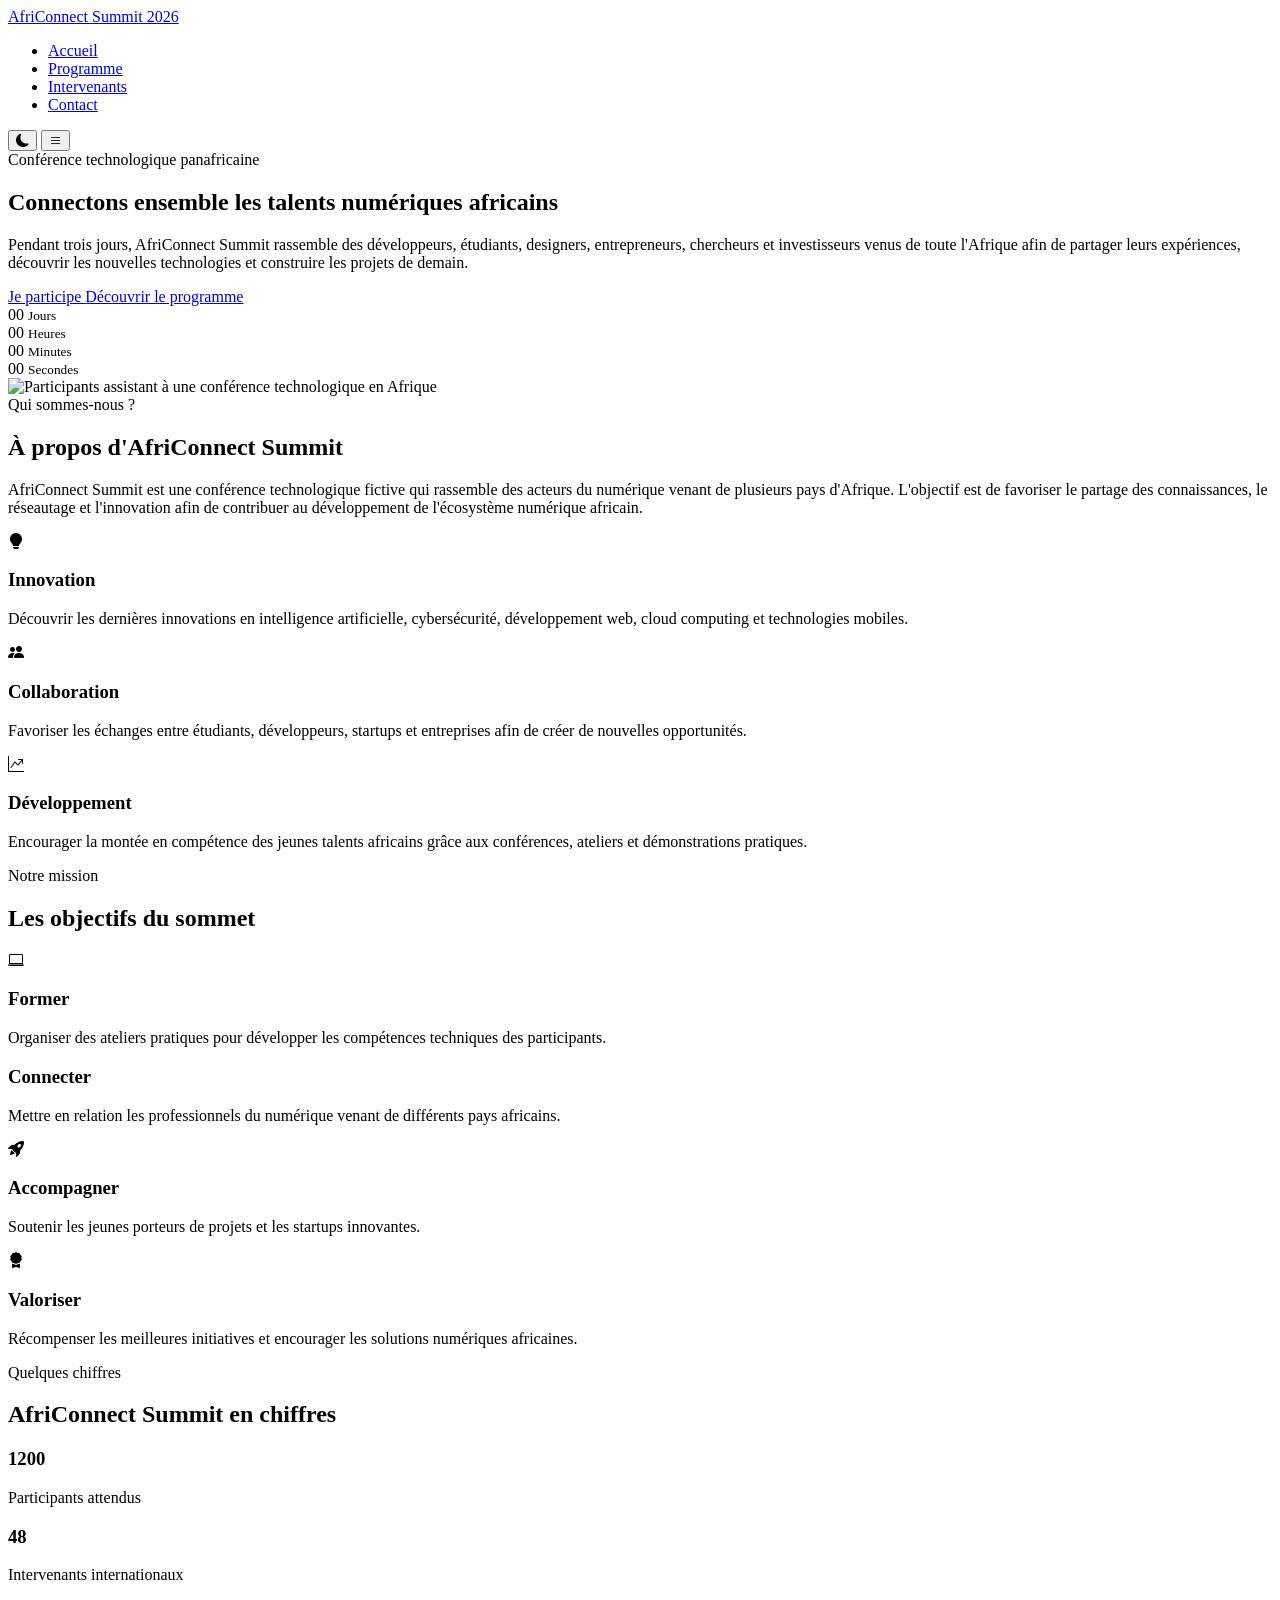
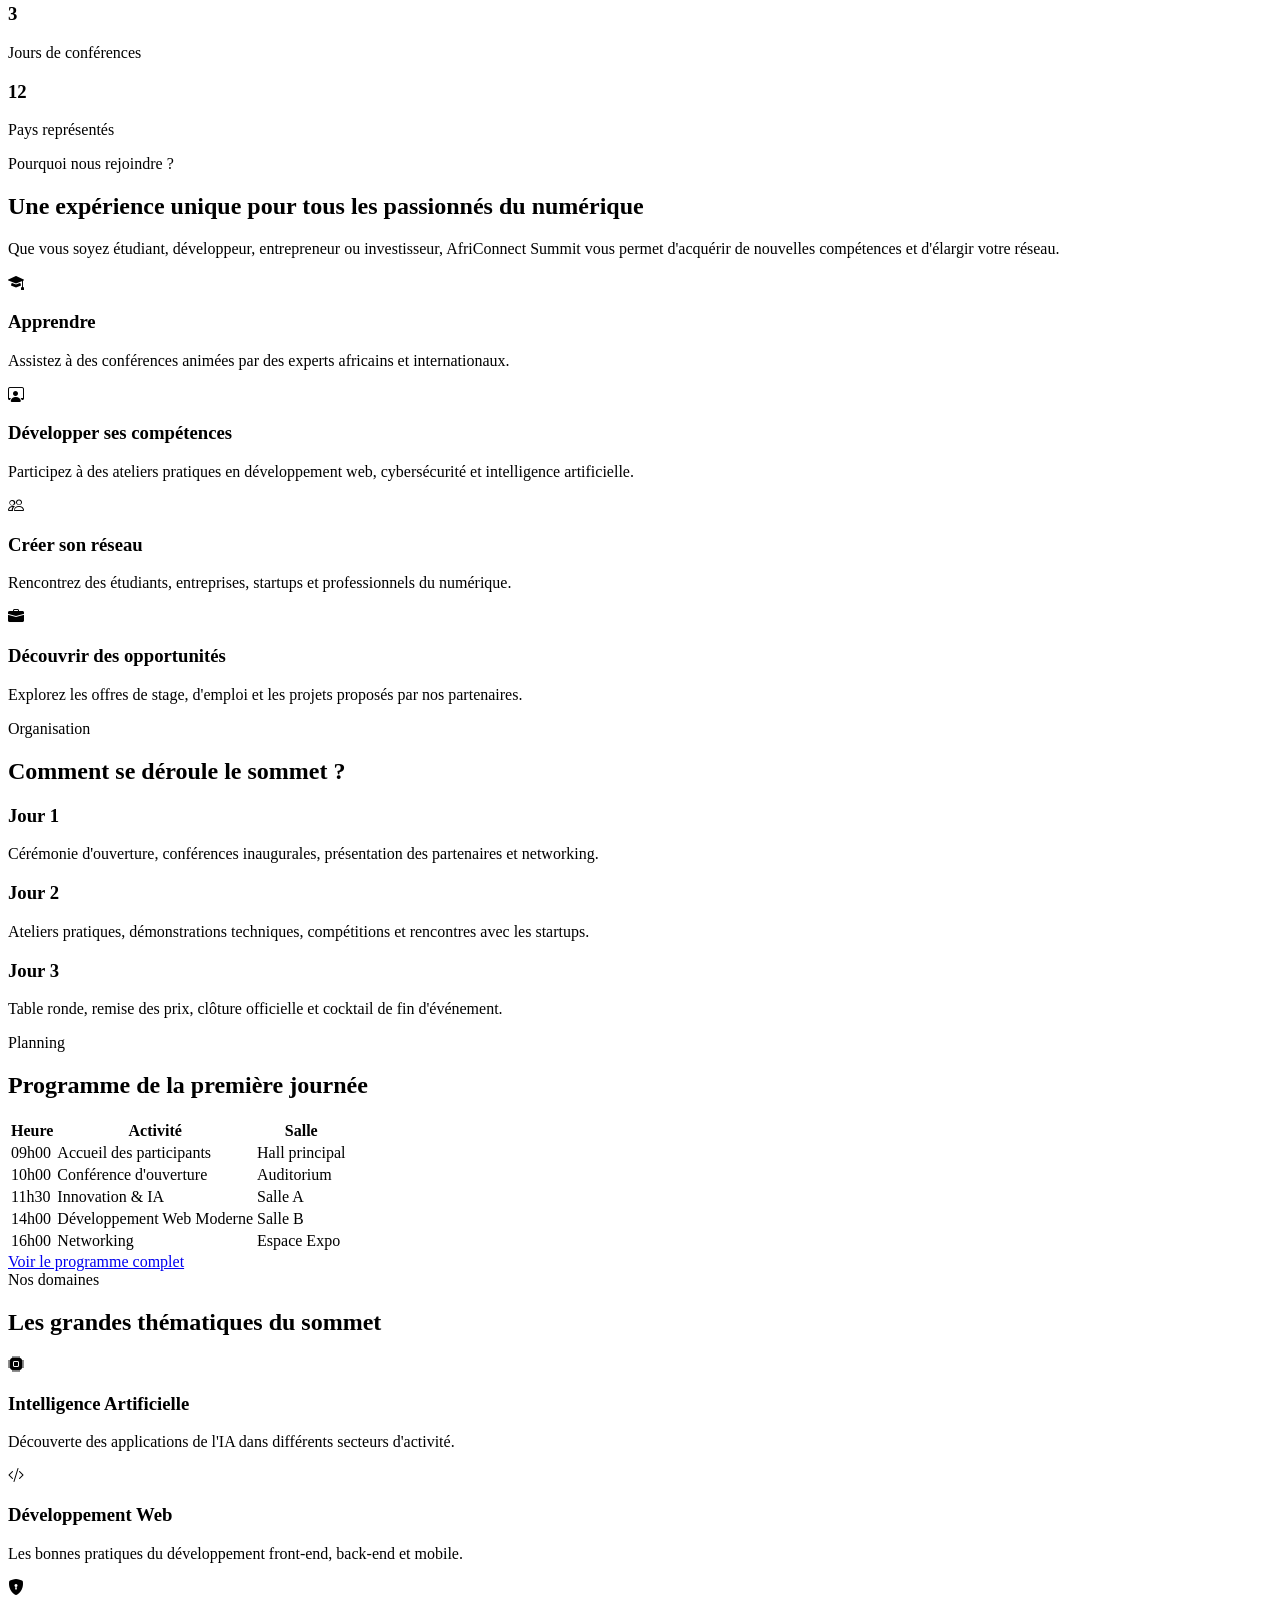
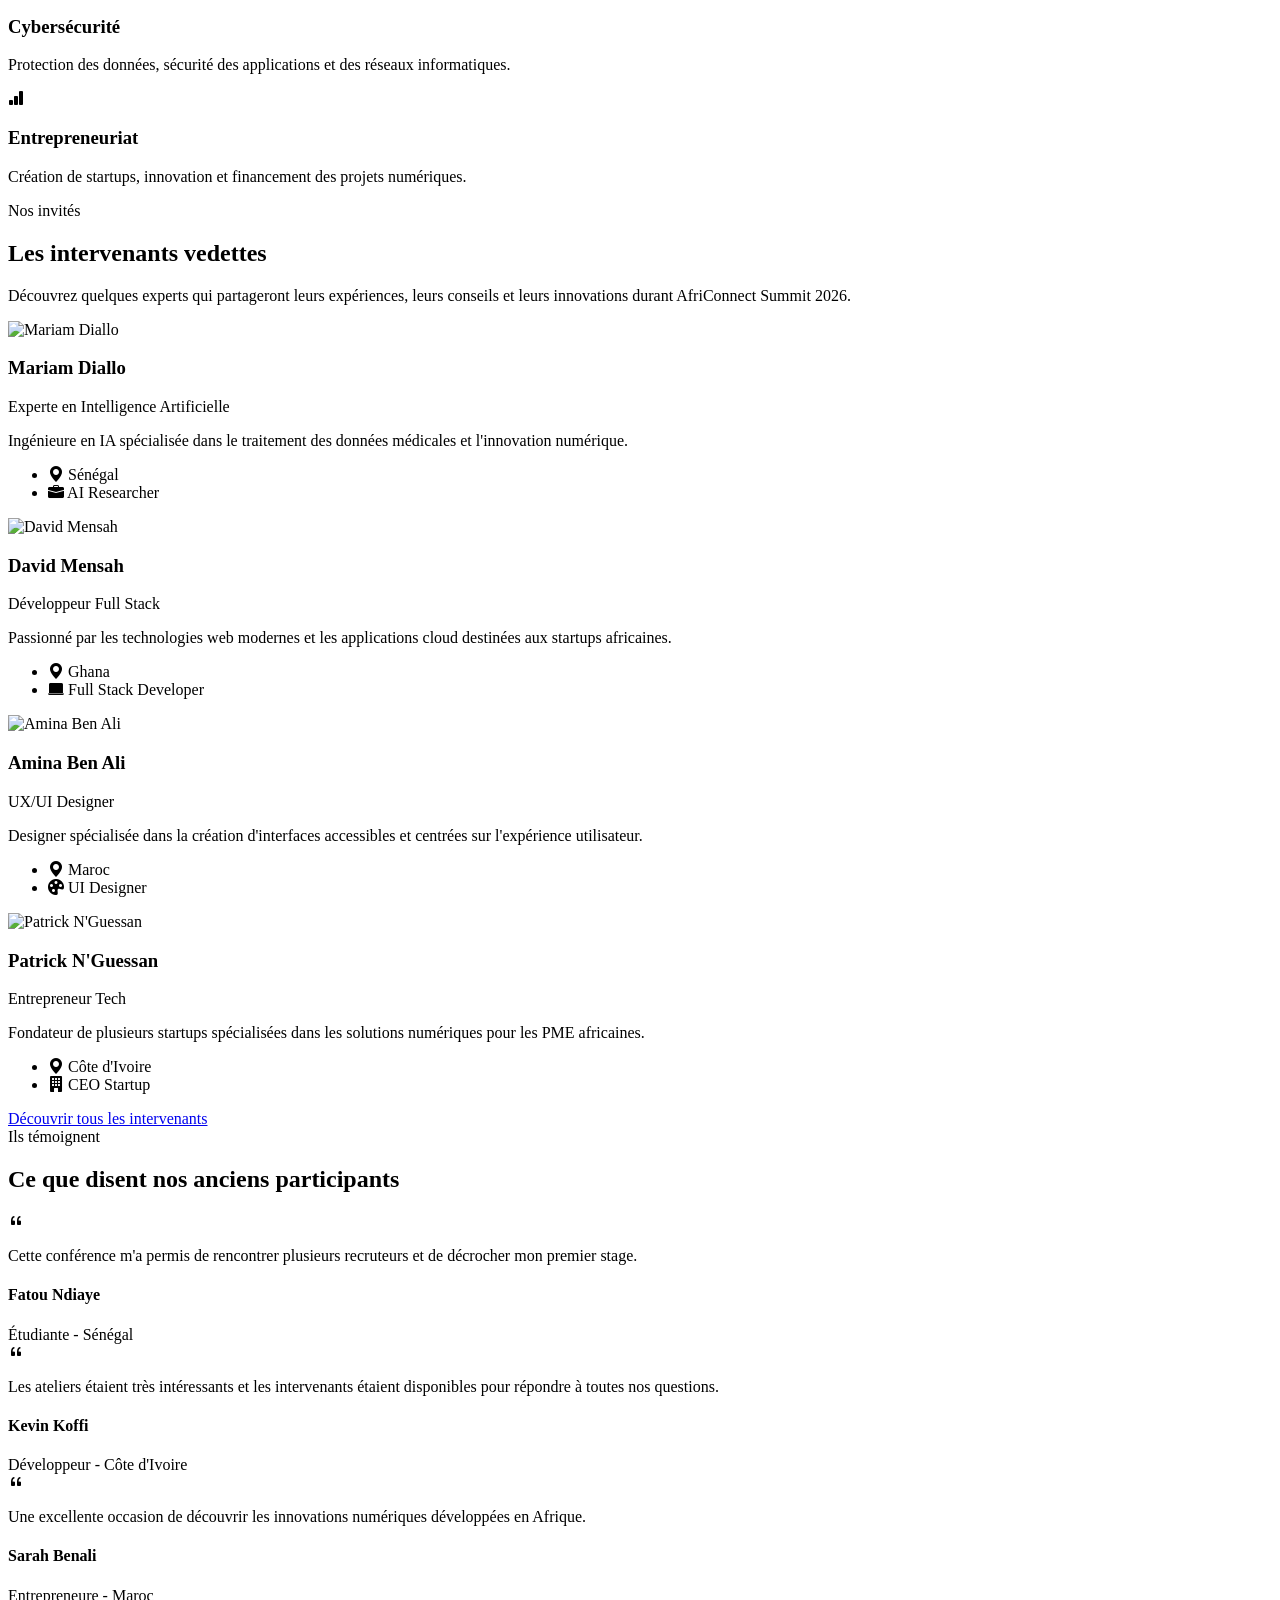
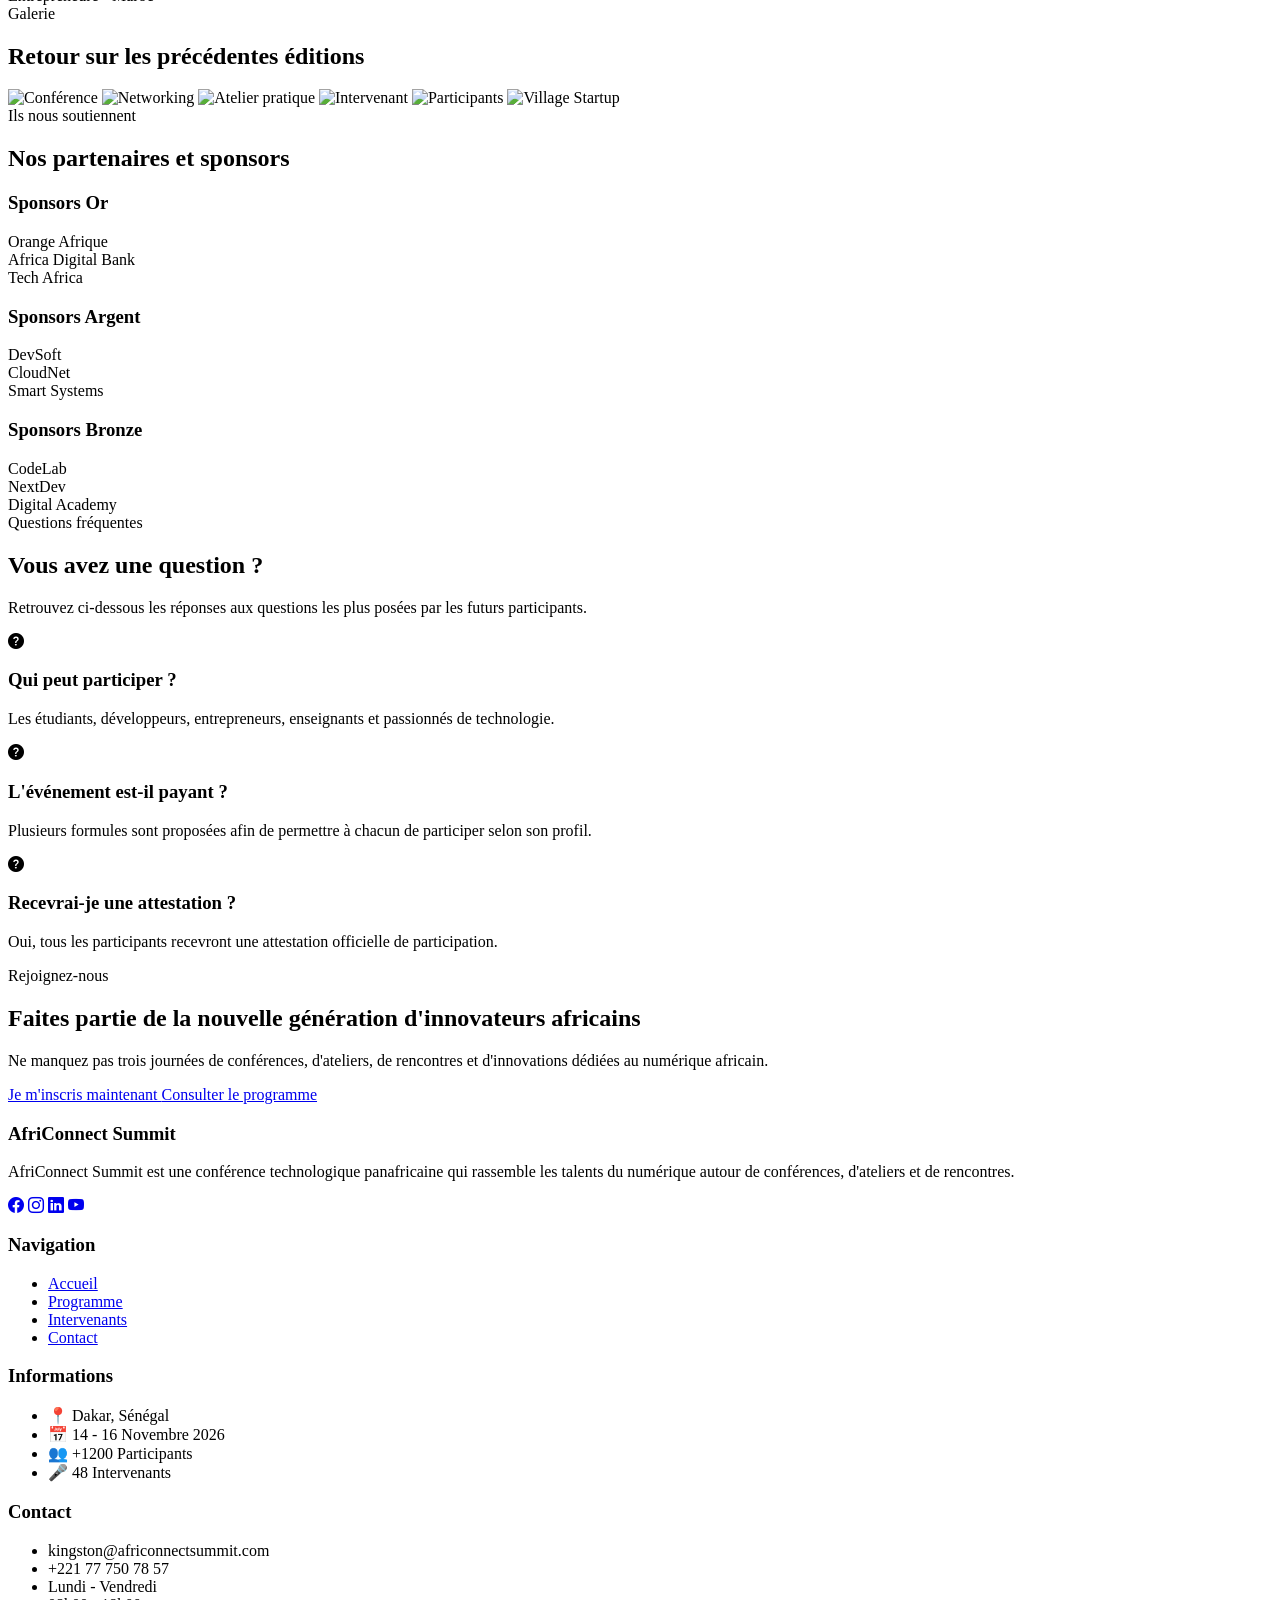
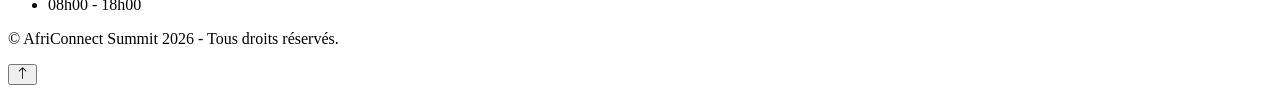
==== index.html @ ea35cdfe "Création complète des pages HTML du site" ====
<!DOCTYPE html>
<html lang="fr">

<head>

    <meta charset="UTF-8">
    <meta name="viewport" content="width=device-width, initial-scale=1.0">

    <title>AfriConnect Summit 2026 | Accueil</title>

    <link rel="preconnect" href="https://fonts.googleapis.com">

    <link rel="preconnect" href="https://fonts.gstatic.com" crossorigin>

    <link href="https://fonts.googleapis.com/css2?family=Poppins:wght@300;400;500;600;700&family=Space+Grotesk:wght@500;700&display=swap" rel="stylesheet">

    <link rel="stylesheet" href="https://cdn.jsdelivr.net/npm/bootstrap-icons@1.13.1/font/bootstrap-icons.min.css">

    <link rel="stylesheet" href="css/style.css">

</head>

<body>

    <header>

        <nav class="navbar">

            <div class="logo">

                <a href="index.html">

                    AfriConnect Summit 2026

                </a>

            </div>

            <ul class="menu">

                <li>
                    <a href="index.html">Accueil</a>
                </li>

                <li>
                    <a href="programme.html">Programme</a>
                </li>

                <li>
                    <a href="intervenants.html">Intervenants</a>
                </li>

                <li>
                    <a href="contact.html">Contact</a>
                </li>

            </ul>

            <div class="nav-actions">

                <button id="themeBtn" aria-label="Changer de thème">

                    <i class="bi bi-moon-fill"></i>

                </button>

                <button id="burgerBtn" aria-label="Ouvrir le menu">

                    <i class="bi bi-list"></i>

                </button>

            </div>

        </nav>

    </header>

    <main>

        <section id="hero">

            <div class="container hero-container">

                <div class="hero-text">

                    <span class="hero-badge">

                        Conférence technologique panafricaine

                    </span>

                    <h1>

                        Connectons ensemble les talents numériques africains

                    </h1>

                    <p>

                        Pendant trois jours, AfriConnect Summit rassemble des
                        développeurs, étudiants, designers, entrepreneurs,
                        chercheurs et investisseurs venus de toute l'Afrique
                        afin de partager leurs expériences, découvrir les
                        nouvelles technologies et construire les projets de
                        demain.

                    </p>

                    <div class="hero-buttons">

                        <a href="contact.html" class="btn">

                            Je participe

                        </a>

                        <a href="programme.html" class="btn btn-outline">

                            Découvrir le programme

                        </a>

                    </div>


                    <div class="countdown">

                        <div class="time-box">

                            <span id="jours">00</span>

                            <small>Jours</small>

                        </div>

                        <div class="time-box">

                            <span id="heures">00</span>

                            <small>Heures</small>

                        </div>

                        <div class="time-box">

                            <span id="minutes">00</span>

                            <small>Minutes</small>

                        </div>

                        <div class="time-box">

                            <span id="secondes">00</span>

                            <small>Secondes</small>

                        </div>

                    </div>

                </div>

                <div class="hero-image">

                    <img
                        src="images/hero-conference.jpg"
                        alt="Participants assistant à une conférence technologique en Afrique">

                </div>

            </div>

        </section>
    
        <section id="about">

            <div class="container">

                <div class="section-title">

                    <span>Qui sommes-nous ?</span>

                    <h2>À propos d'AfriConnect Summit</h2>

                    <p>
                        AfriConnect Summit est une conférence technologique fictive
                        qui rassemble des acteurs du numérique venant de plusieurs
                        pays d'Afrique. L'objectif est de favoriser le partage des
                        connaissances, le réseautage et l'innovation afin de
                        contribuer au développement de l'écosystème numérique
                        africain.
                    </p>

                </div>

                <div class="about-content">

                    <article class="about-card">

                        <i class="bi bi-lightbulb-fill"></i>

                        <h3>Innovation</h3>

                        <p>
                            Découvrir les dernières innovations en intelligence
                            artificielle, cybersécurité, développement web,
                            cloud computing et technologies mobiles.
                        </p>

                    </article>

                    <article class="about-card">

                        <i class="bi bi-people-fill"></i>

                        <h3>Collaboration</h3>

                        <p>
                            Favoriser les échanges entre étudiants,
                            développeurs, startups et entreprises afin
                            de créer de nouvelles opportunités.
                        </p>

                    </article>

                    <article class="about-card">

                        <i class="bi bi-graph-up-arrow"></i>

                        <h3>Développement</h3>

                        <p>
                            Encourager la montée en compétence des jeunes
                            talents africains grâce aux conférences,
                            ateliers et démonstrations pratiques.
                        </p>

                    </article>

                </div>

            </div>

        </section>

        <section id="objectifs">

            <div class="container">

                <div class="section-title">

                    <span>Notre mission</span>

                    <h2>Les objectifs du sommet</h2>

                </div>

                <div class="objectifs-grid">

                    <article>

                        <i class="bi bi-laptop"></i>

                        <h3>Former</h3>

                        <p>
                            Organiser des ateliers pratiques pour développer
                            les compétences techniques des participants.
                        </p>

                    </article>

                    <article>

                        <i class="bi bi-globe-africa"></i>

                        <h3>Connecter</h3>

                        <p>
                            Mettre en relation les professionnels du numérique
                            venant de différents pays africains.
                        </p>

                    </article>

                    <article>

                        <i class="bi bi-rocket-takeoff-fill"></i>

                        <h3>Accompagner</h3>

                        <p>
                            Soutenir les jeunes porteurs de projets et les
                            startups innovantes.
                        </p>

                    </article>

                    <article>

                        <i class="bi bi-award-fill"></i>

                        <h3>Valoriser</h3>

                        <p>
                            Récompenser les meilleures initiatives et encourager
                            les solutions numériques africaines.
                        </p>

                    </article>

                </div>

            </div>

        </section>

        <section id="statistiques">

            <div class="container">

                <div class="section-title">

                    <span>Quelques chiffres</span>

                    <h2>AfriConnect Summit en chiffres</h2>

                </div>

                <div class="stats-grid">

                    <article class="stat-card">

                        <h3 id="participants">1200</h3>

                        <p>Participants attendus</p>

                    </article>

                    <article class="stat-card">

                        <h3 id="intervenants">48</h3>

                        <p>Intervenants internationaux</p>

                    </article>

                    <article class="stat-card">

                        <h3 id="jours-event">3</h3>

                        <p>Jours de conférences</p>

                    </article>

                    <article class="stat-card">

                        <h3 id="pays">12</h3>

                        <p>Pays représentés</p>

                    </article>

                </div>

            </div>

        </section>
        
        <section id="pourquoi">

            <div class="container">

                <div class="section-title">

                    <span>Pourquoi nous rejoindre ?</span>

                    <h2>Une expérience unique pour tous les passionnés du numérique</h2>

                    <p>
                        Que vous soyez étudiant, développeur, entrepreneur ou
                        investisseur, AfriConnect Summit vous permet d'acquérir
                        de nouvelles compétences et d'élargir votre réseau.
                    </p>

                </div>

                <div class="why-grid">

                    <article class="why-card">

                        <i class="bi bi-mortarboard-fill"></i>

                        <h3>Apprendre</h3>

                        <p>
                            Assistez à des conférences animées par des experts
                            africains et internationaux.
                        </p>

                    </article>

                    <article class="why-card">

                        <i class="bi bi-person-workspace"></i>

                        <h3>Développer ses compétences</h3>

                        <p>
                            Participez à des ateliers pratiques en développement
                            web, cybersécurité et intelligence artificielle.
                        </p>

                    </article>

                    <article class="why-card">

                        <i class="bi bi-people"></i>

                        <h3>Créer son réseau</h3>

                        <p>
                            Rencontrez des étudiants, entreprises, startups et
                            professionnels du numérique.
                        </p>

                    </article>

                    <article class="why-card">

                        <i class="bi bi-briefcase-fill"></i>

                        <h3>Découvrir des opportunités</h3>

                        <p>
                            Explorez les offres de stage, d'emploi et les projets
                            proposés par nos partenaires.
                        </p>

                    </article>

                </div>

            </div>

        </section>

        <section id="deroulement">

            <div class="container">

                <div class="section-title">

                    <span>Organisation</span>

                    <h2>Comment se déroule le sommet ?</h2>

                </div>

                <div class="timeline">

                    <article class="timeline-item">

                        <h3>Jour 1</h3>

                        <p>
                            Cérémonie d'ouverture, conférences inaugurales,
                            présentation des partenaires et networking.
                        </p>

                    </article>

                    <article class="timeline-item">

                        <h3>Jour 2</h3>

                        <p>
                            Ateliers pratiques, démonstrations techniques,
                            compétitions et rencontres avec les startups.
                        </p>

                    </article>

                    <article class="timeline-item">

                        <h3>Jour 3</h3>

                        <p>
                            Table ronde, remise des prix, clôture officielle
                            et cocktail de fin d'événement.
                        </p>

                    </article>

                </div>

            </div>

        </section>

        <section id="programme-apercu">

            <div class="container">

                <div class="section-title">

                    <span>Planning</span>

                    <h2>Programme de la première journée</h2>

                </div>

                <table>

                    <thead>

                        <tr>

                            <th>Heure</th>

                            <th>Activité</th>

                            <th>Salle</th>

                        </tr>

                    </thead>

                    <tbody>

                        <tr>

                            <td>09h00</td>

                            <td>Accueil des participants</td>

                            <td>Hall principal</td>

                        </tr>

                        <tr>

                            <td>10h00</td>

                            <td>Conférence d'ouverture</td>

                            <td>Auditorium</td>

                        </tr>

                        <tr>

                            <td>11h30</td>

                            <td>Innovation & IA</td>

                            <td>Salle A</td>

                        </tr>

                        <tr>

                            <td>14h00</td>

                            <td>Développement Web Moderne</td>

                            <td>Salle B</td>

                        </tr>

                        <tr>

                            <td>16h00</td>

                            <td>Networking</td>

                            <td>Espace Expo</td>

                        </tr>

                    </tbody>

                </table>

                <div class="center">

                    <a href="programme.html" class="btn">

                        Voir le programme complet

                    </a>

                </div>

            </div>

        </section>

        <section id="themes">

            <div class="container">

                <div class="section-title">

                    <span>Nos domaines</span>

                    <h2>Les grandes thématiques du sommet</h2>

                </div>

                <div class="themes-grid">

                    <article>

                        <i class="bi bi-cpu-fill"></i>

                        <h3>Intelligence Artificielle</h3>

                        <p>
                            Découverte des applications de l'IA dans différents
                            secteurs d'activité.
                        </p>

                    </article>

                    <article>

                        <i class="bi bi-code-slash"></i>

                        <h3>Développement Web</h3>

                        <p>
                            Les bonnes pratiques du développement front-end,
                            back-end et mobile.
                        </p>

                    </article>

                    <article>

                        <i class="bi bi-shield-lock-fill"></i>

                        <h3>Cybersécurité</h3>

                        <p>
                            Protection des données, sécurité des applications
                            et des réseaux informatiques.
                        </p>

                    </article>

                    <article>

                        <i class="bi bi-bar-chart-fill"></i>

                        <h3>Entrepreneuriat</h3>

                        <p>
                            Création de startups, innovation et financement
                            des projets numériques.
                        </p>

                    </article>

                </div>

            </div>

        </section>

        <section id="speakers">

            <div class="container">

                <div class="section-title">

                    <span>Nos invités</span>

                    <h2>Les intervenants vedettes</h2>

                    <p>
                        Découvrez quelques experts qui partageront leurs expériences,
                        leurs conseils et leurs innovations durant AfriConnect Summit 2026.
                    </p>

                </div>

                <div class="speakers-grid">

                    <article class="speaker-card">

                        <img src="images/speaker1.jpg" alt="Mariam Diallo">

                        <div class="speaker-content">

                            <h3>Mariam Diallo</h3>

                            <span>Experte en Intelligence Artificielle</span>

                            <p>
                                Ingénieure en IA spécialisée dans le traitement des
                                données médicales et l'innovation numérique.
                            </p>

                            <ul>

                                <li><i class="bi bi-geo-alt-fill"></i> Sénégal</li>

                                <li><i class="bi bi-briefcase-fill"></i> AI Researcher</li>

                            </ul>

                        </div>

                    </article>

                    <article class="speaker-card">

                        <img src="images/speaker2.jpg" alt="David Mensah">

                        <div class="speaker-content">

                            <h3>David Mensah</h3>

                            <span>Développeur Full Stack</span>

                            <p>
                                Passionné par les technologies web modernes et les
                                applications cloud destinées aux startups africaines.
                            </p>

                            <ul>

                                <li><i class="bi bi-geo-alt-fill"></i> Ghana</li>

                                <li><i class="bi bi-laptop-fill"></i> Full Stack Developer</li>

                            </ul>

                        </div>

                    </article>

                    <article class="speaker-card">

                        <img src="images/speaker3.jpg" alt="Amina Ben Ali">

                        <div class="speaker-content">

                            <h3>Amina Ben Ali</h3>

                            <span>UX/UI Designer</span>

                            <p>
                                Designer spécialisée dans la création d'interfaces
                                accessibles et centrées sur l'expérience utilisateur.
                            </p>

                            <ul>

                                <li><i class="bi bi-geo-alt-fill"></i> Maroc</li>

                                <li><i class="bi bi-palette-fill"></i> UI Designer</li>

                            </ul>

                        </div>

                    </article>

                    <article class="speaker-card">

                        <img src="images/speaker4.jpg" alt="Patrick N'Guessan">

                        <div class="speaker-content">

                            <h3>Patrick N'Guessan</h3>

                            <span>Entrepreneur Tech</span>

                            <p>
                                Fondateur de plusieurs startups spécialisées dans
                                les solutions numériques pour les PME africaines.
                            </p>

                            <ul>

                                <li><i class="bi bi-geo-alt-fill"></i> Côte d'Ivoire</li>

                                <li><i class="bi bi-building-fill"></i> CEO Startup</li>

                            </ul>

                        </div>

                    </article>

                </div>

                <div class="center">

                    <a href="intervenants.html" class="btn">

                        Découvrir tous les intervenants

                    </a>

                </div>

            </div>

        </section>

        <section id="testimonials">

            <div class="container">

                <div class="section-title">

                    <span>Ils témoignent</span>

                    <h2>Ce que disent nos anciens participants</h2>

                </div>

                <div class="testimonial-grid">

                    <article class="testimonial-card">

                        <i class="bi bi-quote"></i>

                        <p>
                            Cette conférence m'a permis de rencontrer plusieurs
                            recruteurs et de décrocher mon premier stage.
                        </p>

                        <h4>Fatou Ndiaye</h4>

                        <span>Étudiante - Sénégal</span>

                    </article>

                    <article class="testimonial-card">

                        <i class="bi bi-quote"></i>

                        <p>
                            Les ateliers étaient très intéressants et les
                            intervenants étaient disponibles pour répondre à
                            toutes nos questions.
                        </p>

                        <h4>Kevin Koffi</h4>

                        <span>Développeur - Côte d'Ivoire</span>

                    </article>

                    <article class="testimonial-card">

                        <i class="bi bi-quote"></i>

                        <p>
                            Une excellente occasion de découvrir les innovations
                            numériques développées en Afrique.
                        </p>

                        <h4>Sarah Benali</h4>

                        <span>Entrepreneure - Maroc</span>

                    </article>

                </div>

            </div>

        </section>

        <section id="gallery">

            <div class="container">

                <div class="section-title">

                    <span>Galerie</span>

                    <h2>Retour sur les précédentes éditions</h2>

                </div>

                <div class="gallery-grid">

                    <img src="images/gallery1.jpg" alt="Conférence">
                    <img src="images/gallery2.jpg" alt="Networking">
                    <img src="images/gallery3.jpg" alt="Atelier pratique">
                    <img src="images/gallery4.jpg" alt="Intervenant">
                    <img src="images/gallery5.jpg" alt="Participants">
                    <img src="images/gallery6.jpg" alt="Village Startup">

                </div>

            </div>

        </section>

        <section id="sponsors">

            <div class="container">

                <div class="section-title">

                    <span>Ils nous soutiennent</span>

                    <h2>Nos partenaires et sponsors</h2>

                </div>

                <div class="sponsor-level">

                    <h3>Sponsors Or</h3>

                    <div class="logos">

                        <div>Orange Afrique</div>
                        <div>Africa Digital Bank</div>
                        <div>Tech Africa</div>

                    </div>

                </div>

                <div class="sponsor-level">

                    <h3>Sponsors Argent</h3>

                    <div class="logos">

                        <div>DevSoft</div>
                        <div>CloudNet</div>
                        <div>Smart Systems</div>

                    </div>

                </div>

                <div class="sponsor-level">

                    <h3>Sponsors Bronze</h3>

                    <div class="logos">

                        <div>CodeLab</div>
                        <div>NextDev</div>
                        <div>Digital Academy</div>

                    </div>

                </div>

            </div>

        </section>

        <section id="faq-preview">

            <div class="container">

                <div class="section-title">

                    <span>Questions fréquentes</span>

                    <h2>Vous avez une question ?</h2>

                    <p>
                        Retrouvez ci-dessous les réponses aux questions les plus
                        posées par les futurs participants.
                    </p>

                </div>

                <div class="faq-grid">

                    <article class="faq-card">

                        <i class="bi bi-question-circle-fill"></i>

                        <h3>Qui peut participer ?</h3>

                        <p>
                            Les étudiants, développeurs, entrepreneurs,
                            enseignants et passionnés de technologie.
                        </p>

                    </article>

                    <article class="faq-card">

                        <i class="bi bi-question-circle-fill"></i>

                        <h3>L'événement est-il payant ?</h3>

                        <p>
                            Plusieurs formules sont proposées afin de permettre
                            à chacun de participer selon son profil.
                        </p>

                    </article>

                    <article class="faq-card">

                        <i class="bi bi-question-circle-fill"></i>

                        <h3>Recevrai-je une attestation ?</h3>

                        <p>
                            Oui, tous les participants recevront une attestation
                            officielle de participation.
                        </p>

                    </article>

                </div>

            </div>

        </section>

        <section id="cta">

            <div class="container">

                <div class="cta-content">

                    <span>Rejoignez-nous</span>

                    <h2>

                        Faites partie de la nouvelle génération
                        d'innovateurs africains

                    </h2>

                    <p>

                        Ne manquez pas trois journées de conférences,
                        d'ateliers, de rencontres et d'innovations
                        dédiées au numérique africain.

                    </p>

                    <div class="cta-buttons">

                        <a href="contact.html" class="btn">

                            Je m'inscris maintenant

                        </a>

                        <a href="programme.html" class="btn btn-outline">

                            Consulter le programme

                        </a>

                    </div>

                </div>

            </div>

        </section>

    </main>

    <footer>

        <div class="container footer-container">

            <div class="footer-column">

                <h3>AfriConnect Summit</h3>

                <p>

                    AfriConnect Summit est une conférence technologique
                    panafricaine qui rassemble les talents du numérique
                    autour de conférences, d'ateliers et de rencontres.

                </p>

                <div class="social-links">

                    <a href="#"><i class="bi bi-facebook"></i></a>

                    <a href="#"><i class="bi bi-instagram"></i></a>

                    <a href="#"><i class="bi bi-linkedin"></i></a>

                    <a href="#"><i class="bi bi-youtube"></i></a>

                </div>

            </div>

            <div class="footer-column">

                <h3>Navigation</h3>

                <ul>

                    <li><a href="index.html">Accueil</a></li>

                    <li><a href="programme.html">Programme</a></li>

                    <li><a href="intervenants.html">Intervenants</a></li>

                    <li><a href="contact.html">Contact</a></li>

                </ul>

            </div>

            <div class="footer-column">

                <h3>Informations</h3>

                <ul>

                    <li>📍 Dakar, Sénégal</li>

                    <li>📅 14 - 16 Novembre 2026</li>

                    <li>👥 +1200 Participants</li>

                    <li>🎤 48 Intervenants</li>

                </ul>

            </div>

            <div class="footer-column">

                <h3>Contact</h3>

                <ul>

                    <li>kingston@africonnectsummit.com</li>

                    <li>+221 77 750 78 57</li>

                    <li>Lundi - Vendredi</li>

                    <li>08h00 - 18h00</li>

                </ul>

            </div>

        </div>

        <div class="footer-bottom">

            <p>

                © <span id="annee"></span>
                AfriConnect Summit 2026 -
                Tous droits réservés.

            </p>

        </div>

    </footer>

    <button id="topBtn" aria-label="Retour en haut">

        <i class="bi bi-arrow-up"></i>

    </button>

    <script src="js/main.js"></script>

</body>

</html>
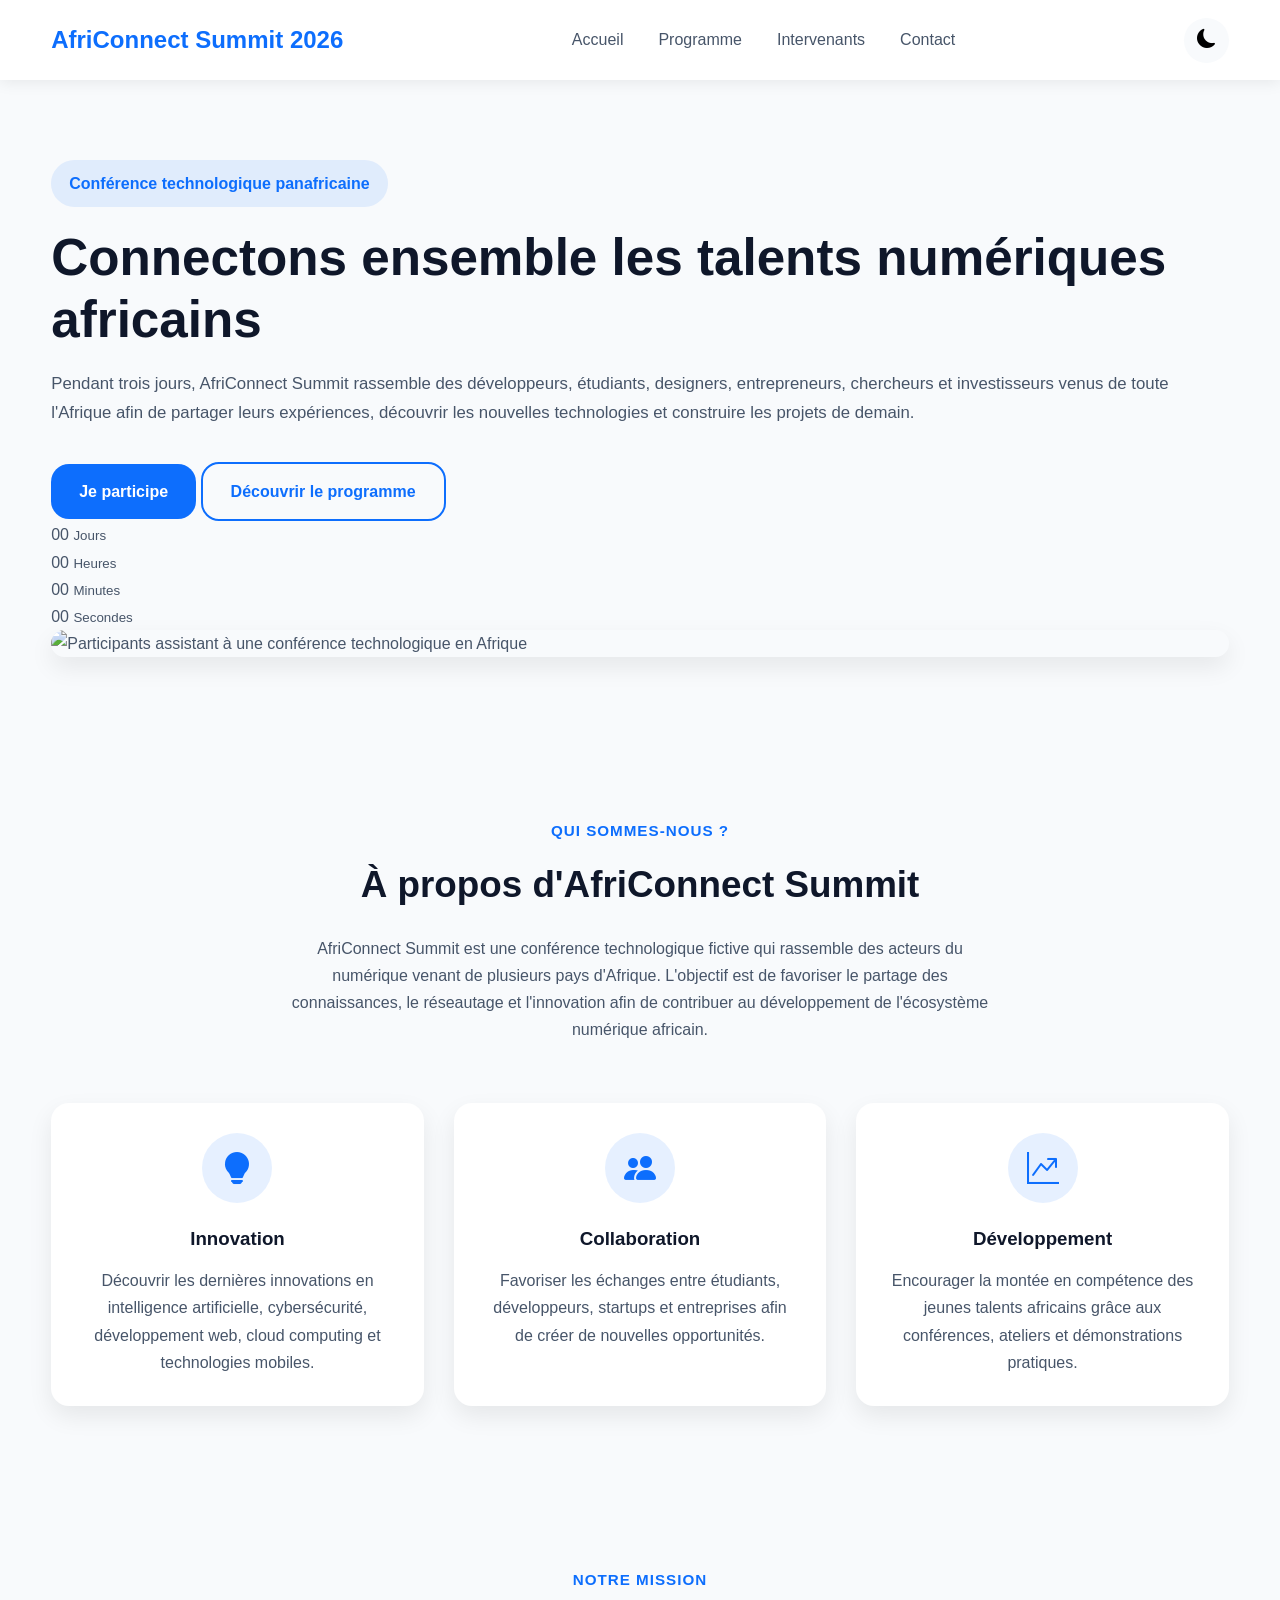
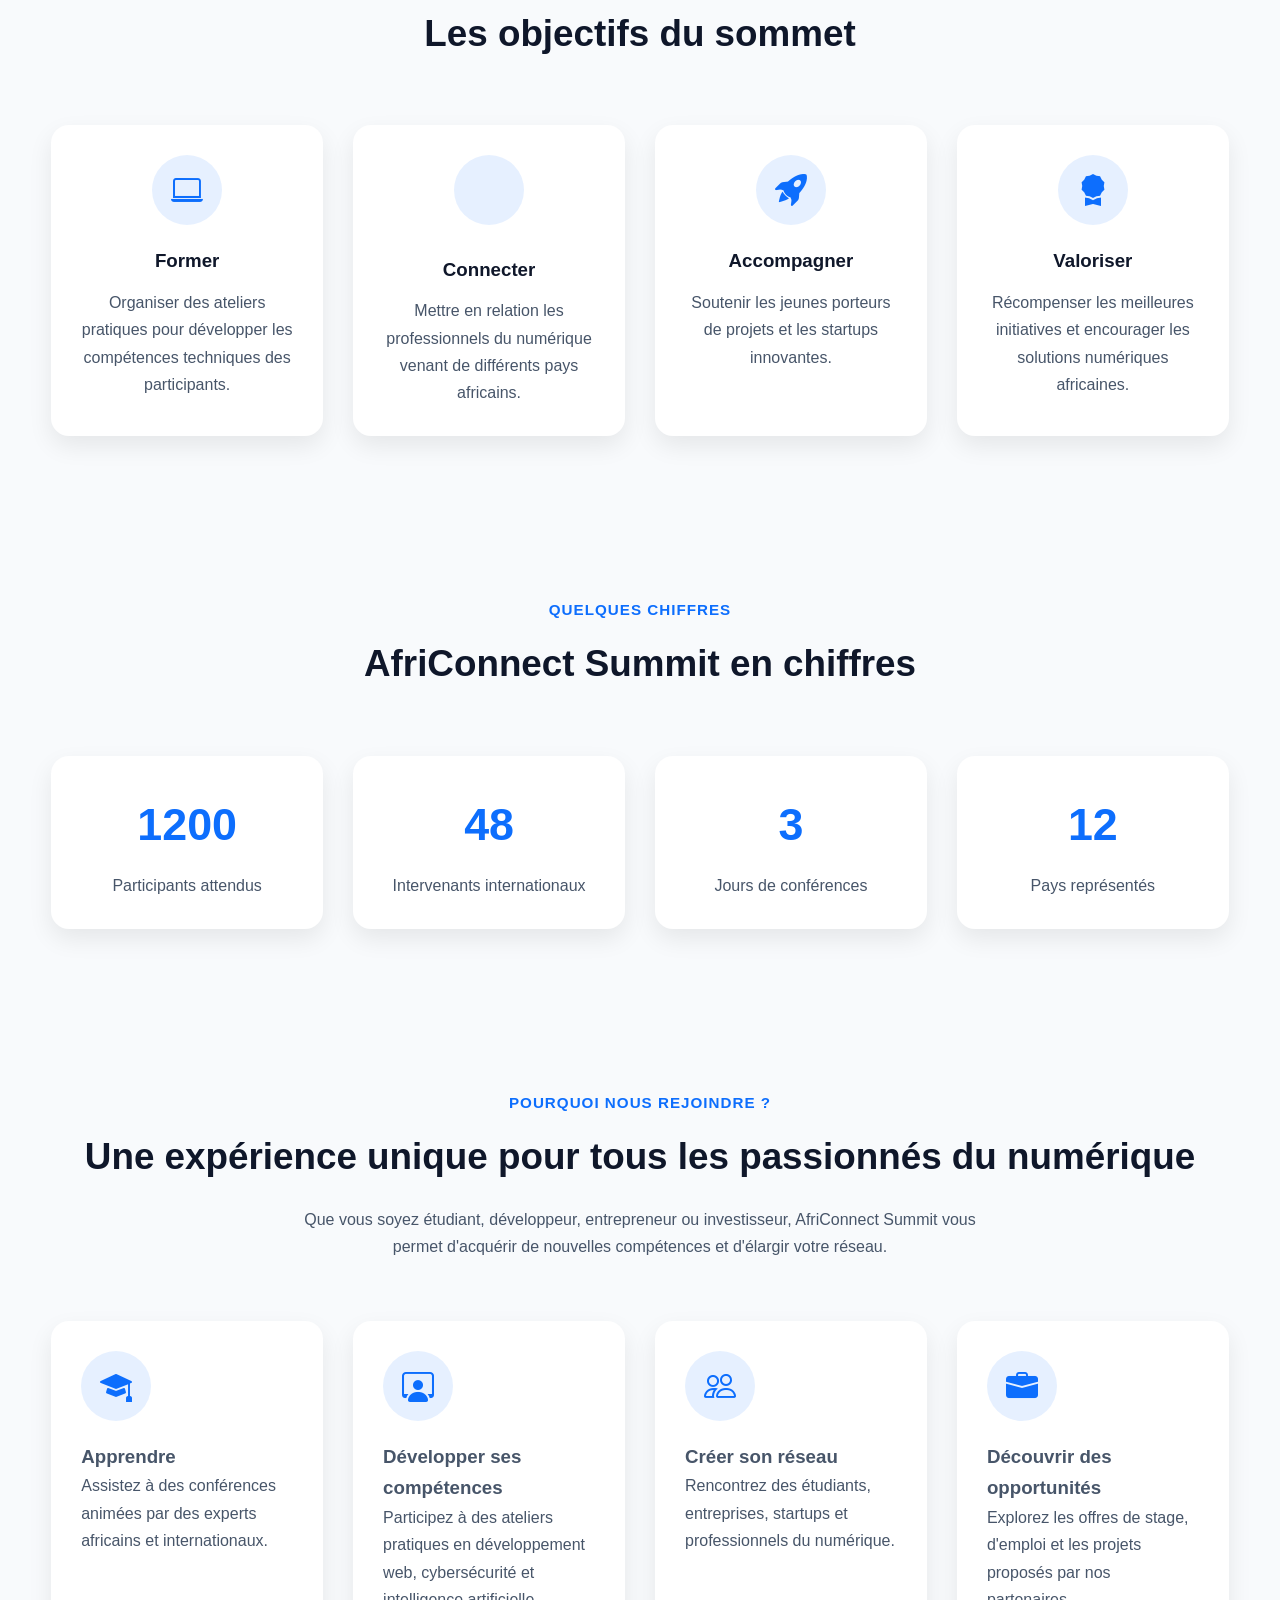
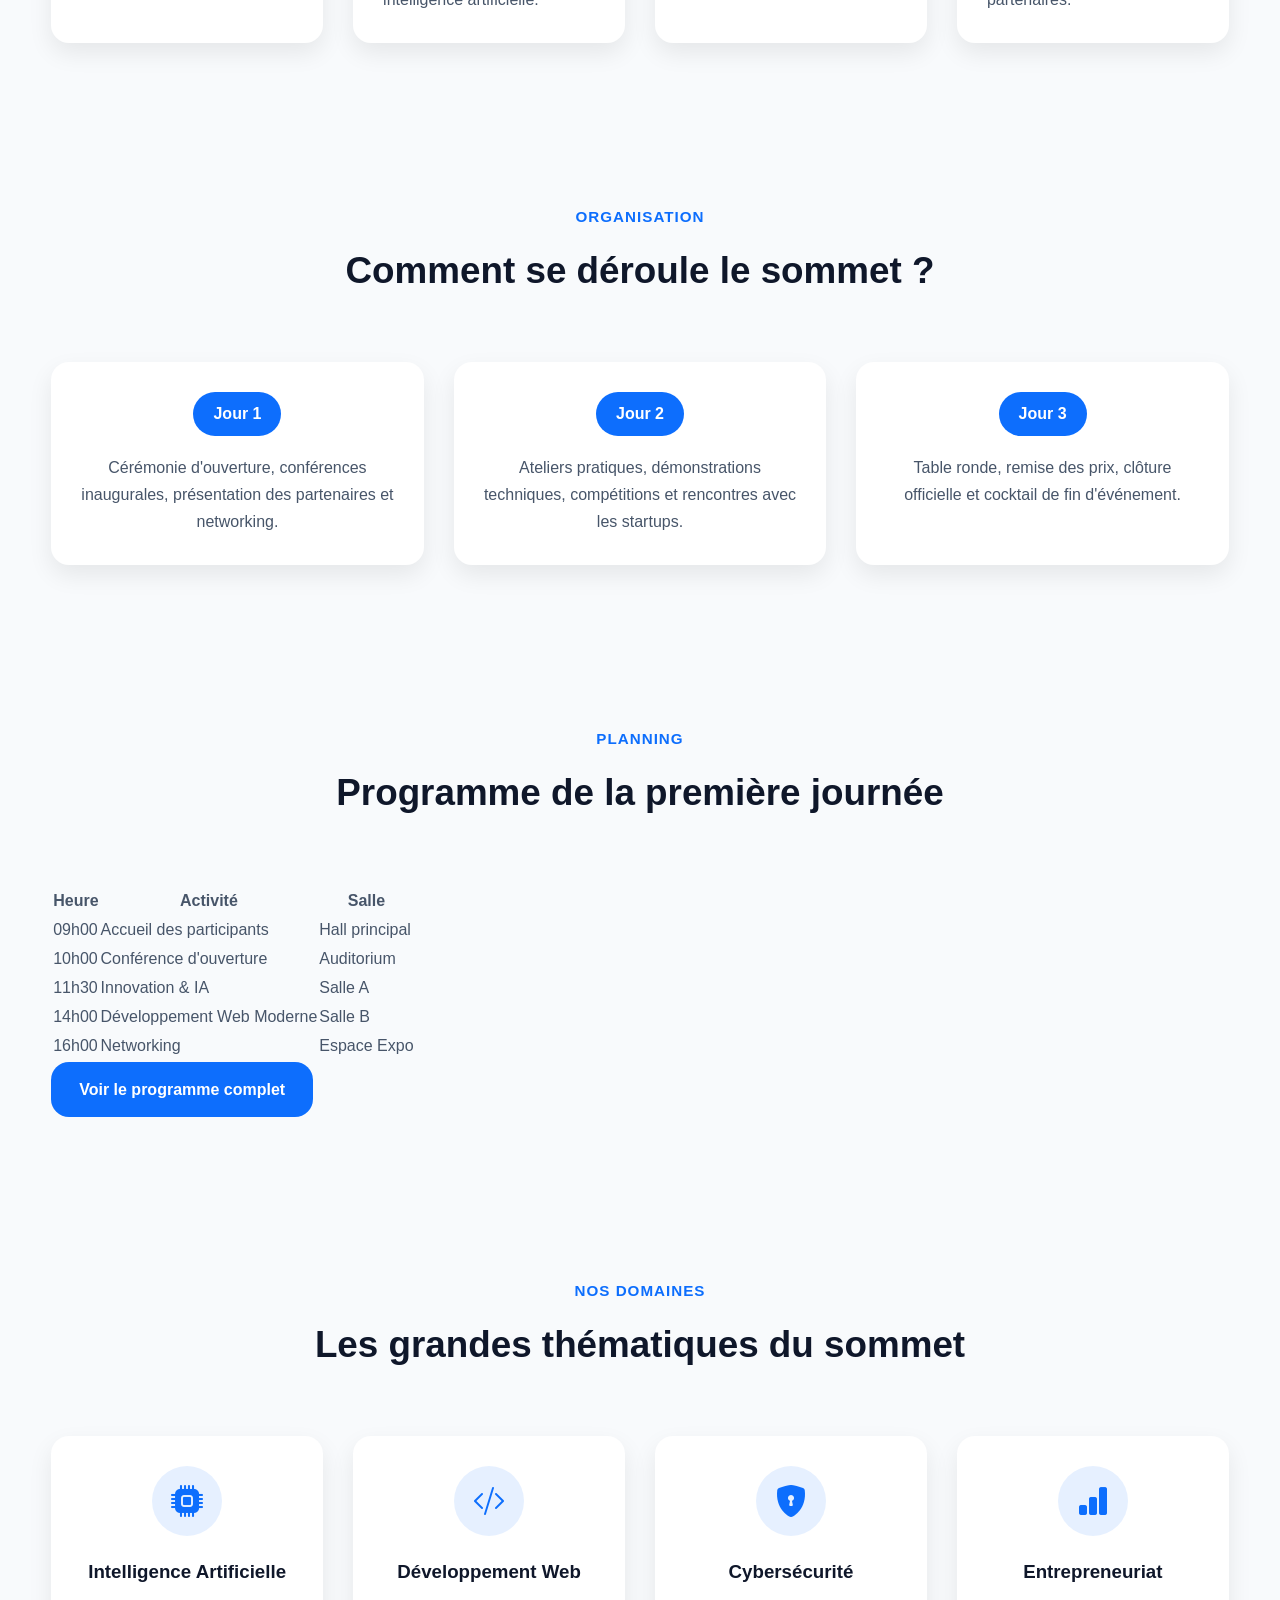
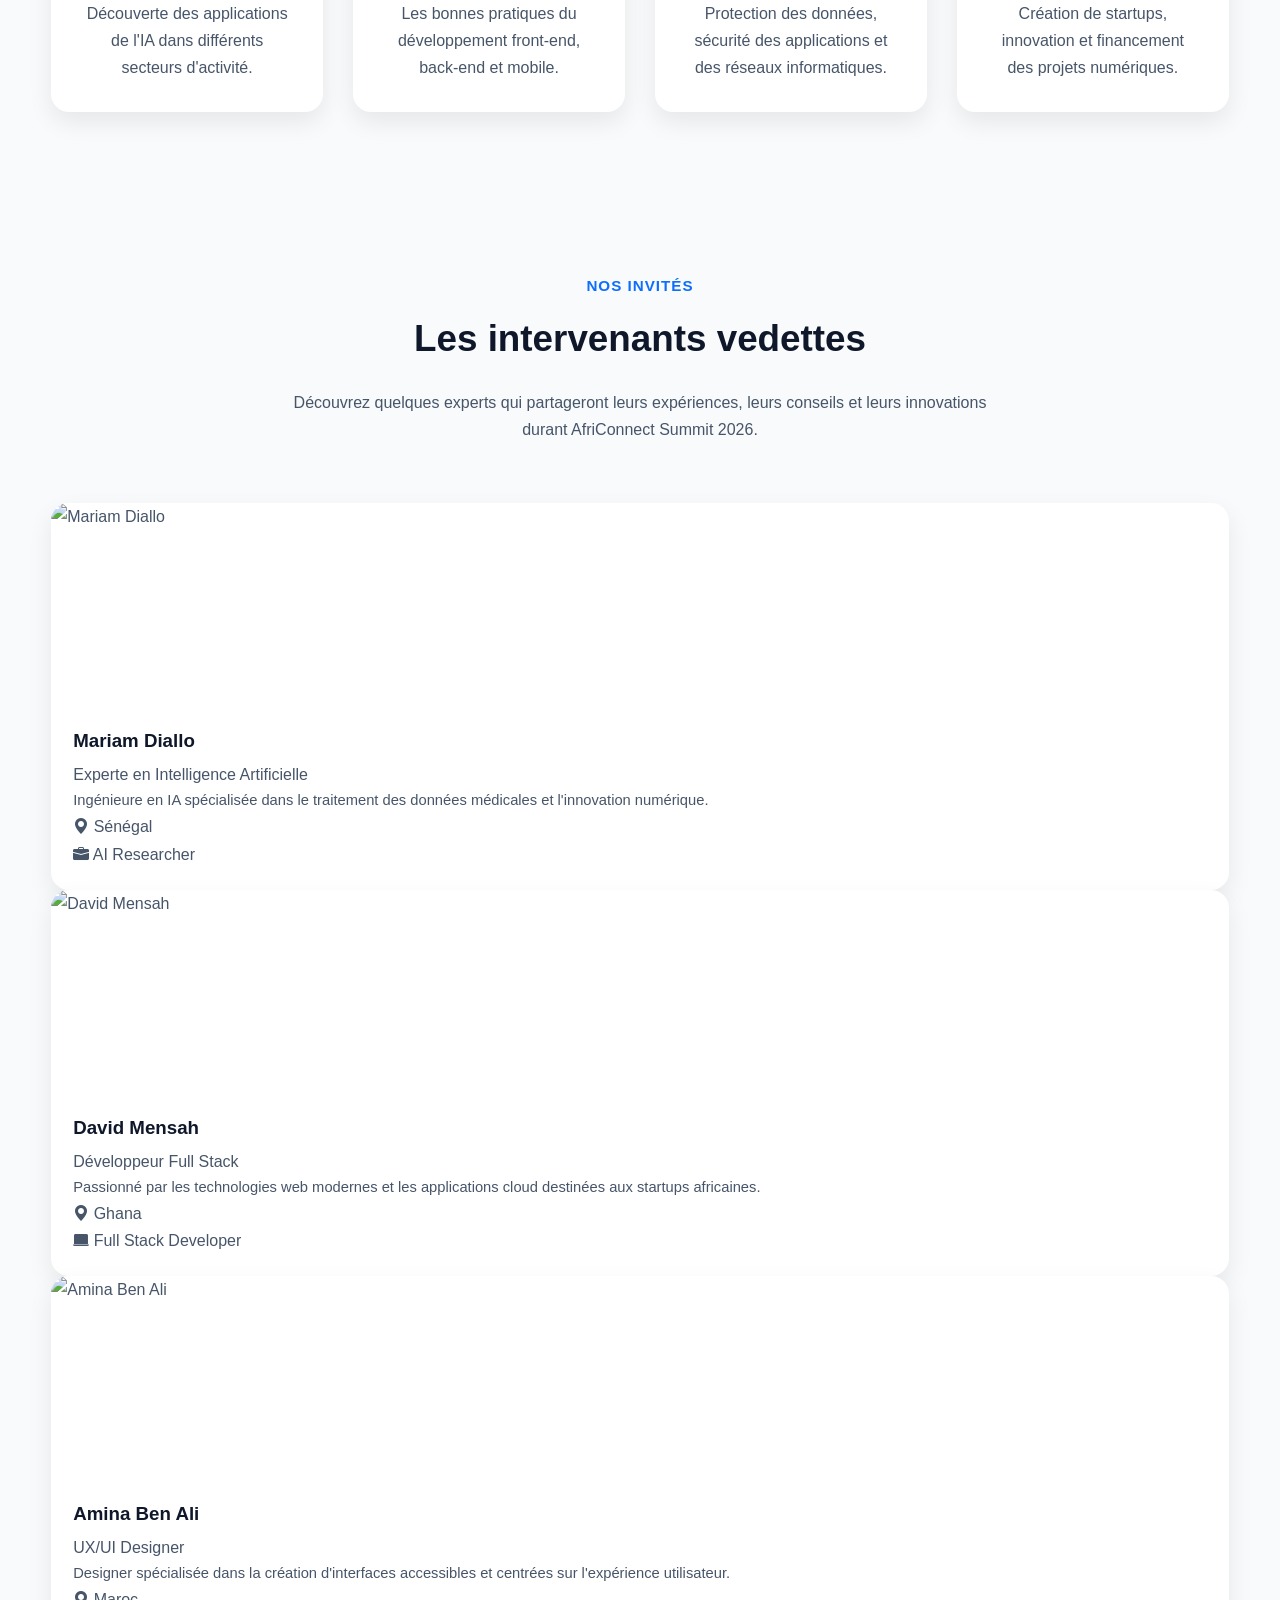
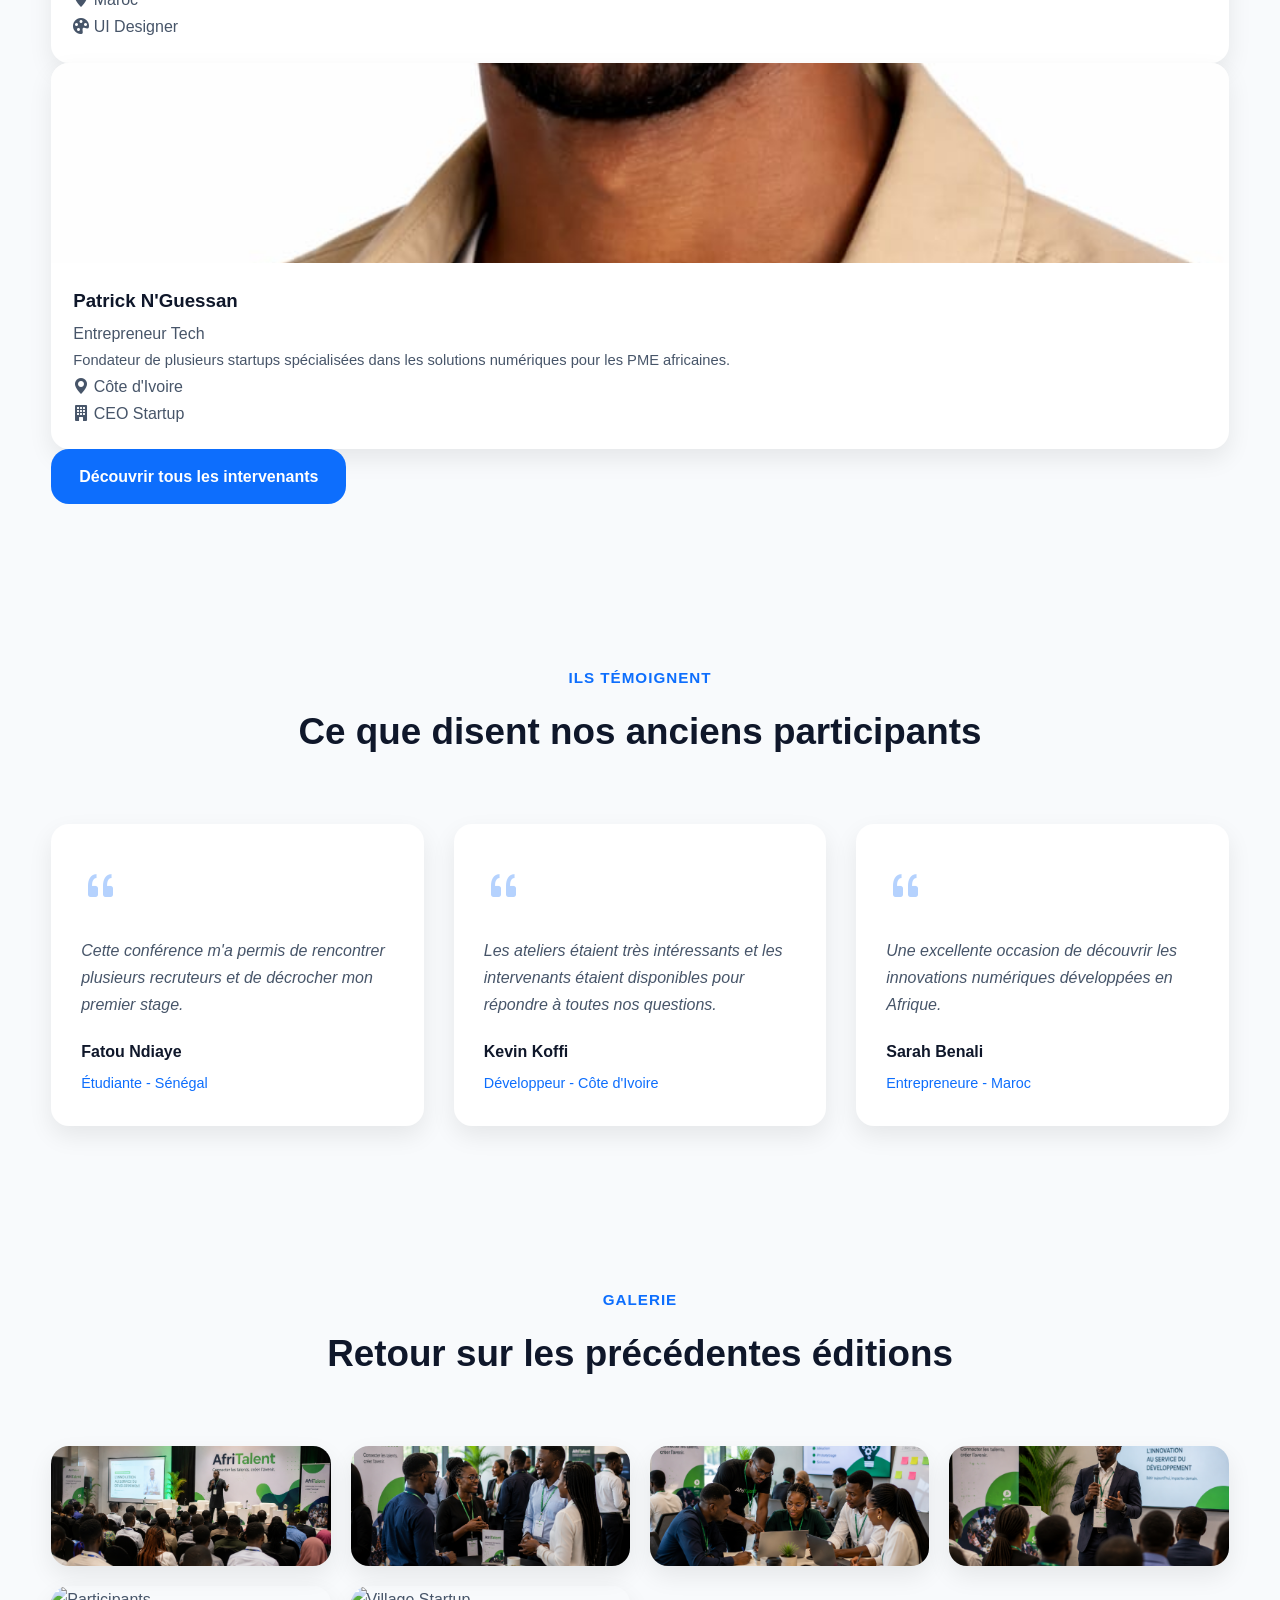
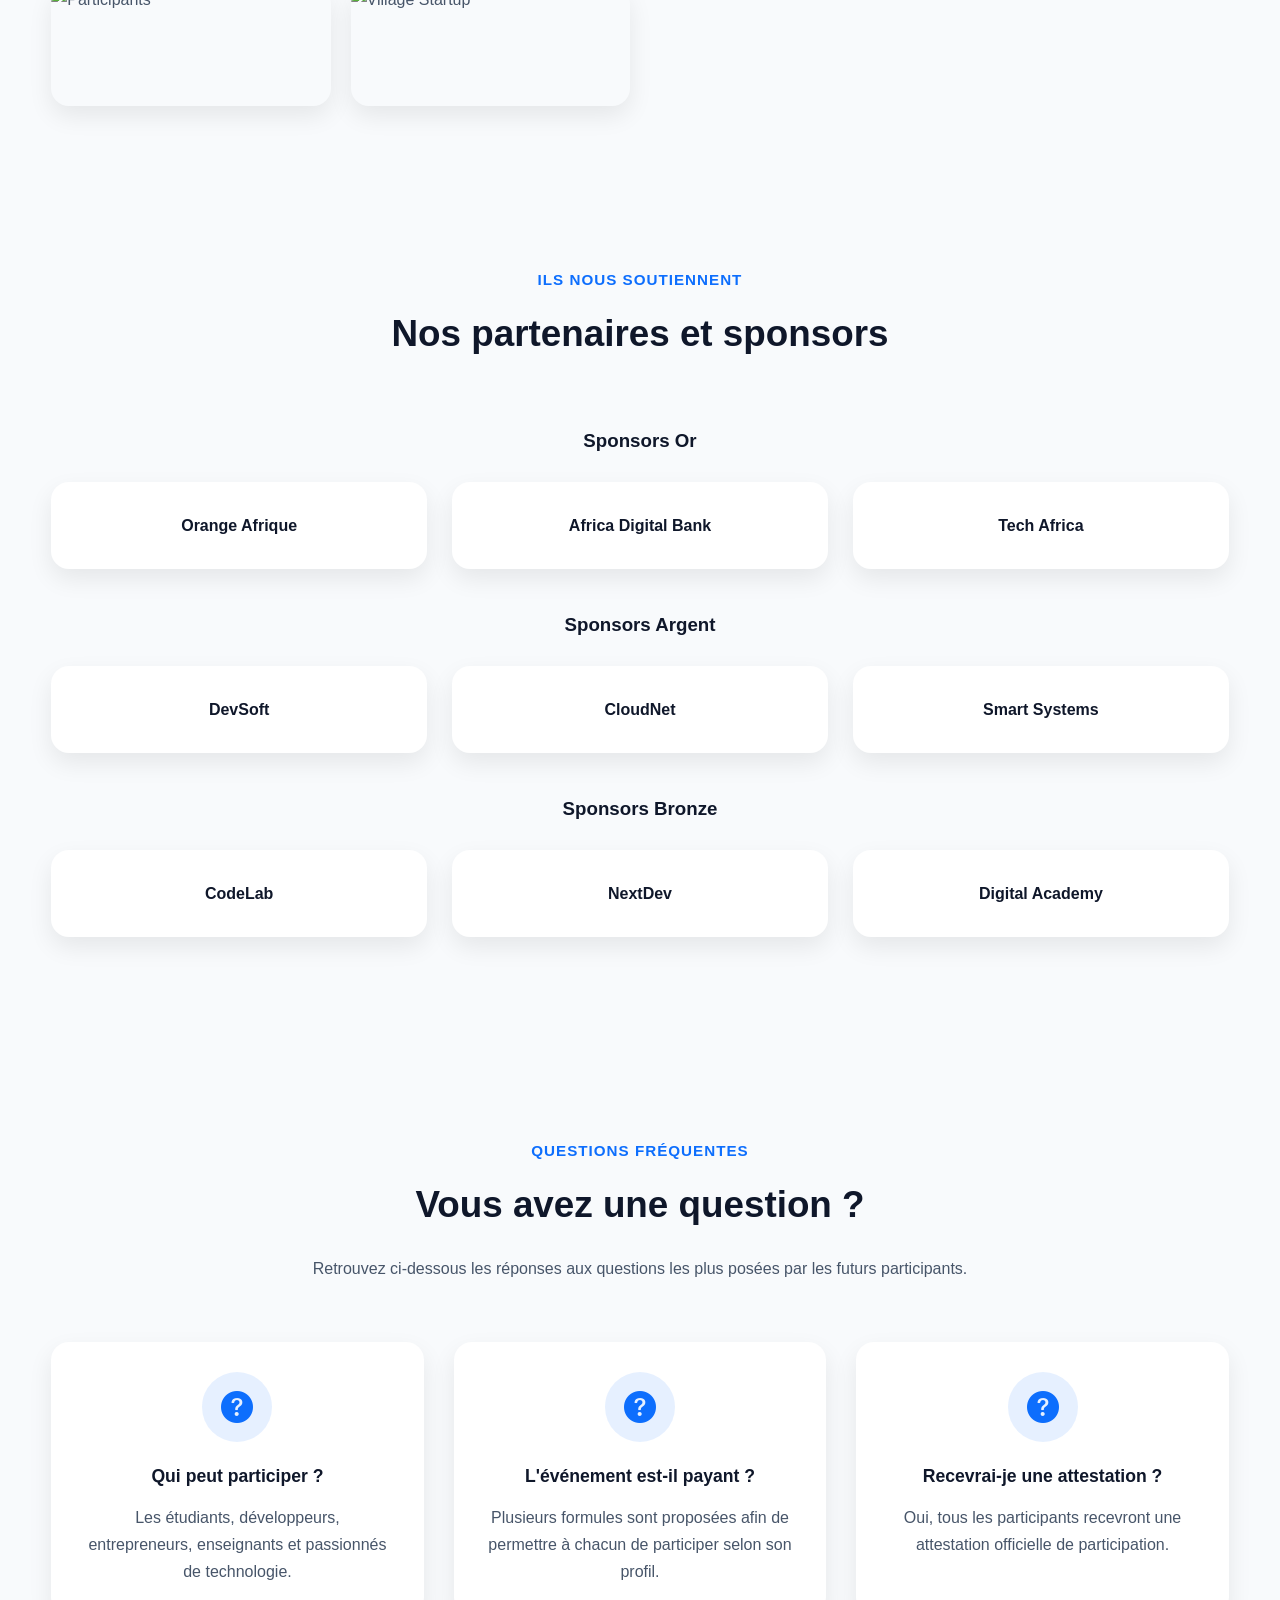
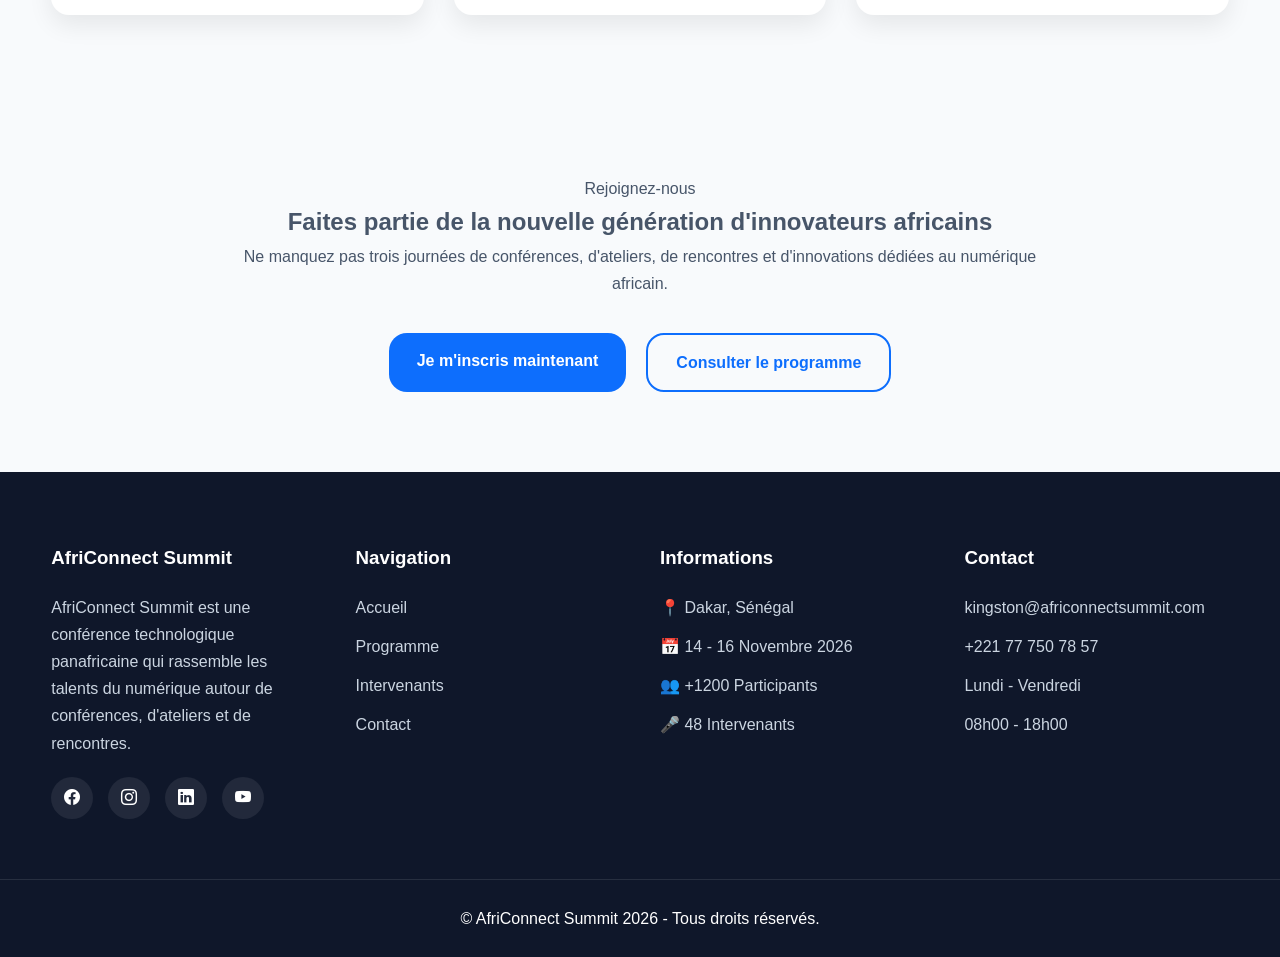
==== commit 76cad3a9: "Ajout des styles CSS globaux et mise en page du site" ====
--- a/index.html
+++ b/index.html
@@ -772,7 +772,7 @@
 
                     <article class="speaker-card">
 
-                        <img src="images/speaker4.jpg" alt="Patrick N'Guessan">
+                        <img src="images/im1.jpeg" alt="Patrick N'Guessan">
 
                         <div class="speaker-content">
 
@@ -893,10 +893,10 @@
 
                 <div class="gallery-grid">
 
-                    <img src="images/gallery1.jpg" alt="Conférence">
-                    <img src="images/gallery2.jpg" alt="Networking">
-                    <img src="images/gallery3.jpg" alt="Atelier pratique">
-                    <img src="images/gallery4.jpg" alt="Intervenant">
+                    <img src="images/conference moderne.png" alt="Conférence">
+                    <img src="images/networking.png" alt="Networking">
+                    <img src="images/pratique.png" alt="Atelier pratique">
+                    <img src="images/intervenants.png" alt="Intervenant">
                     <img src="images/gallery5.jpg" alt="Participants">
                     <img src="images/gallery6.jpg" alt="Village Startup">
 
--- a/css/style.css
+++ b/css/style.css
@@ -0,0 +1,1120 @@
+/*    VARIABLES */
+
+:root {
+  --primary: #0d6efd;
+    --secondary: #6610f2;
+    --success: #198754;
+    --warning: #ffc107;
+    --danger: #dc3545;
+    --dark: #0f172a;
+    --light: #f8fafc;
+    --white: #ffffff;
+    --text: #475569;
+    --border: #e2e8f0;
+    --section-padding: 80px;
+    --radius: 18px;
+    --shadow:  0 10px 25px rgba(0, 0, 0, .08);
+    --transition: .35s ease;
+}
+
+/*    RESET */
+
+* {
+    margin: 0;
+    padding: 0;
+    box-sizing: border-box;
+}
+
+html {
+    scroll-behavior: smooth;
+}
+
+body {
+    font-family: "Poppins", sans-serif;
+    background: var(--light);
+    color: var(--text);
+    line-height: 1.7;
+}
+
+img {
+    display: block;
+    width: 100%;
+    max-width: 100%;
+    height: auto;
+    min-width: 0;
+}
+
+html, body {
+    overflow-x: hidden;
+}
+
+a {
+    text-decoration: none;
+    color: inherit;
+}
+
+ul {
+    list-style: none;
+}
+
+button,input,
+textarea,select {
+    font-family: inherit;
+}
+
+/*  CONTAINER */
+
+.container {
+    width: min(1200px, 92%);
+    margin: auto;
+}
+
+/*   SECTIONS */
+
+section {
+
+    padding:    var(--section-padding)   0;
+}
+
+/* TITRES */
+
+.section-title {
+    text-align: center;
+    margin-bottom: 60px;
+}
+
+.section-title span {
+    display: inline-block;
+    color: var(--primary);
+    font-size: .95rem;
+    font-weight: 600;
+    margin-bottom: 10px;
+    text-transform: uppercase;
+    letter-spacing: 1px;
+}
+
+.section-title h2 {
+    font-size: 2.3rem;
+    color: var(--dark);
+    margin-bottom: 18px;
+}
+
+.section-title p {
+    max-width: 700px;
+    margin: auto;
+}
+
+/*   BOUTONS */
+
+.btn {
+    display: inline-block;
+    padding: 14px 28px;
+    background: var(--primary);
+    color: var(--white);
+    border-radius: var(--radius);
+    transition: var(--transition);
+    font-weight: 600;
+}
+
+.btn:hover {
+    transform: translateY(-4px);
+}
+
+.btn-outline {
+    background: transparent;
+    border: 2px solid var(--primary);
+    color: var(--primary);
+}
+
+.btn-outline:hover {
+    background: var(--primary);
+    color: var(--white);
+}
+
+/*  GRILLES */
+
+.info-grid,.contact-grid,.pricing-grid,.partners-grid,
+.workshop-grid,.highlights-grid,.venue-grid,.why-grid,.benefits-grid,
+.about-content,.objectifs-grid,.stats-grid,.themes-grid,
+.testimonial-grid,.faq-grid,.startup-grid,.timeline {
+    display: grid;
+    gap: 30px;
+}
+
+/* Colonnes responsives sans Bootstrap : s'adaptent seules à la largeur disponible */
+.info-grid,.contact-grid,.workshop-grid,.highlights-grid,.venue-grid,
+.why-grid,.benefits-grid,.about-content,.objectifs-grid,.stats-grid,
+.themes-grid,.testimonial-grid,.faq-grid,.startup-grid,.timeline {
+    grid-template-columns: repeat(auto-fit, minmax(260px, 1fr));
+}
+
+.gallery-grid {
+    display: grid;
+    grid-template-columns: repeat(auto-fit, minmax(220px, 1fr));
+    gap: 20px;
+}
+
+.logos {
+    display: grid;
+    grid-template-columns: repeat(auto-fit, minmax(200px, 1fr));
+    gap: 25px;
+}
+
+/*   CARTES */
+
+.info-card,.contact-card,.pricing-card,.partner-card,
+.workshop-card,.highlight-card,.venue-card,.why-card,
+.faq-item,.speaker-card,
+.about-card,.stat-card,.testimonial-card,.faq-card,
+.startup-card,.timeline-item,.objectifs-grid article,
+.themes-grid article,.logos div {
+    background: var(--white);
+    border-radius: var(--radius);
+    box-shadow: var(--shadow);
+    padding: 30px;
+    transition: var(--transition);
+}
+
+.info-card:hover,.contact-card:hover,.pricing-card:hover,.partner-card:hover,
+.workshop-card:hover,.highlight-card:hover,.venue-card:hover,.why-card:hover,
+.faq-item:hover,.speaker-card:hover,
+.about-card:hover,.stat-card:hover,.testimonial-card:hover,.faq-card:hover,
+.startup-card:hover,.timeline-item:hover,.objectifs-grid article:hover,
+.themes-grid article:hover,.logos div:hover {
+    transform: translateY(-8px);
+}
+
+/* Les nouvelles cartes centrées par défaut (icône + titre + texte) */
+.about-card,.stat-card,.faq-card,.startup-card,.timeline-item,
+.objectifs-grid article,.themes-grid article,.logos div {
+    text-align: center;
+}
+
+/*  HEADER */
+
+header {
+    position: sticky;
+    top: 0;
+    left: 0;
+    width: 100%;
+    background: var(--white);
+    box-shadow: 0 2px 15px rgba(0, 0, 0, .08);
+    z-index: 1000;
+}
+
+/*  NAVBAR */
+
+.navbar {
+    width: min(1200px, 92%);
+    margin: auto;
+    height: 80px;
+    display: flex;
+    align-items: center;
+    justify-content: space-between;
+}
+
+.logo a {
+    font-size: 1.5rem;
+    font-weight: 700;
+    color: var(--primary);
+}
+
+/*  MENU */
+
+.menu {
+    display: flex;
+    align-items: center;
+    gap: 35px;
+}
+
+.menu li a {
+    position: relative;
+    font-weight: 500;
+    transition: var(--transition);
+}
+
+.menu li a:hover {
+    color: var(--primary);
+}
+
+.menu li a.active {
+    color: var(--primary);
+}
+
+.menu li a::after {
+    content: "";
+    position: absolute;
+    left: 0;
+    bottom: -6px;
+    width: 0;
+    height: 2px;
+    background: var(--primary);
+    transition: var(--transition);
+}
+
+.menu li a:hover::after,
+.menu li a.active::after {
+    width: 100%;
+}
+
+/*  ACTIONS NAVBAR */
+
+.nav-actions {
+    display: flex;
+    align-items: center;
+    gap: 15px;
+}
+
+.nav-actions button {
+    width: 45px;
+    height: 45px;
+    border: none;
+    border-radius: 50%;
+    background: var(--light);
+    cursor: pointer;
+    transition: var(--transition);
+    font-size: 1.2rem;
+}
+
+.nav-actions button:hover {
+    background: var(--primary);
+    color: var(--white);
+}
+
+/*  MENU BURGER */
+
+#burgerBtn {
+    display: none;
+}
+
+#navOverlay {
+    position: fixed;
+    inset: 0;
+    background: rgba(0,0,0,.5);
+    opacity: 0;
+    visibility: hidden;
+    transition: var(--transition);
+    z-index: 900;
+}
+
+#navOverlay.open {
+    opacity: 1;
+    visibility: visible;
+}
+
+/* HERO */
+
+.hero-page {
+    display: grid;
+    grid-template-columns: repeat(2, 1fr);
+    align-items: center;
+    gap: 60px;
+    min-height: 75vh;
+}
+
+.hero-text h1 {
+    font-size: 3.2rem;
+    line-height: 1.2;
+    color: var(--dark);
+    margin: 20px 0;
+}
+
+.hero-text p {
+    margin-bottom: 35px;
+    font-size: 1.05rem;
+}
+
+.hero-badge {
+    display: inline-block;
+    padding: 10px 18px;
+    background: rgba(13,110,253,.1);
+    color: var(--primary);
+    border-radius: 30px;
+    font-weight: 600;
+}
+
+.hero-image {
+    min-width: 0;
+}
+
+.hero-image img {
+    border-radius: var(--radius);
+    box-shadow: var(--shadow);
+    max-height: 200px;
+    object-fit: cover;
+}
+
+/* FIL D'ARIANE */
+
+#breadcrumb {
+    background: var(--white);
+    padding: 20px 0;
+    border-top: 1px solid var(--border);
+    border-bottom: 1px solid var(--border);
+}
+
+#breadcrumb p {
+    font-size: .95rem;
+}
+
+#breadcrumb a {
+    color: var(--primary);
+}
+
+#breadcrumb span {
+    color: var(--text);
+}
+
+/* ICONES DES CARTES */
+
+.info-card i,.contact-card i,
+.workshop-card i,.highlight-card i,
+.venue-card i,.why-card i,
+.about-card i,.faq-card i,.startup-card i,
+.objectifs-grid article i,.themes-grid article i {
+    display: inline-flex;
+    justify-content: center;
+    align-items: center;
+    width: 70px;
+    height: 70px;
+    margin-bottom: 20px;
+    border-radius: 50%;
+    background: rgba(13,110,253,.1);
+    color: var(--primary);
+    font-size: 2rem;
+}
+
+.about-card h3,.faq-card h3,.startup-card h3,
+.objectifs-grid article h3,.themes-grid article h3 {
+    color: var(--dark);
+    margin-bottom: 12px;
+}
+
+.startup-card span {
+    display: inline-block;
+    margin-top: 10px;
+    font-size: .9rem;
+    color: var(--primary);
+    font-weight: 600;
+}
+
+/* CARTES STATISTIQUES */
+
+.stat-card h3 {
+    font-size: 2.8rem;
+    color: var(--primary);
+    font-weight: 700;
+    margin-bottom: 10px;
+}
+
+/* CARTES TIMELINE (Jour 1 / 2 / 3) */
+
+.timeline-item h3 {
+    display: inline-block;
+    padding: 8px 20px;
+    background: var(--primary);
+    color: var(--white);
+    border-radius: 25px;
+    margin-bottom: 18px;
+    font-size: 1rem;
+}
+
+/* CARTES TEMOIGNAGES */
+
+.testimonial-card {
+    text-align: left;
+}
+
+.testimonial-card i {
+    font-size: 2.5rem;
+    color: var(--primary);
+    opacity: .3;
+    margin-bottom: 15px;
+    display: block;
+}
+
+.testimonial-card p {
+    font-style: italic;
+    margin-bottom: 20px;
+}
+
+.testimonial-card h4 {
+    color: var(--dark);
+    margin-bottom: 4px;
+}
+
+.testimonial-card span {
+    font-size: .9rem;
+    color: var(--primary);
+}
+
+/* CARTES FAQ */
+
+.faq-card h3 {
+    font-size: 1.1rem;
+}
+
+/* GALERIE PHOTO */
+
+.gallery-grid img {
+    border-radius: var(--radius);
+    box-shadow: var(--shadow);
+    height: 120px;
+    object-fit: cover;
+    transition: var(--transition);
+}
+
+.gallery-grid img:hover {
+    transform: translateY(-6px);
+}
+
+/* SPONSORS EN CARTES */
+
+.sponsor-level {
+    margin-bottom: 40px;
+}
+
+.sponsor-level h3 {
+    text-align: center;
+    color: var(--dark);
+    margin-bottom: 25px;
+}
+
+.logos div {
+    font-weight: 600;
+    color: var(--dark);
+}
+
+/* FOOTER */
+
+footer {
+    background: var(--dark);
+    color: var(--white);
+    padding-top: 70px;
+}
+
+.footer-container {
+    display: grid;
+    grid-template-columns: repeat(4, 1fr);
+    gap: 40px;
+}
+
+.footer-column h3 {
+    margin-bottom: 20px;
+}
+
+.footer-column p {
+    color: #cbd5e1;
+}
+
+.footer-column ul {
+    display: flex;
+    flex-direction: column;
+    gap: 12px;
+}
+
+.footer-column li {
+    color: #cbd5e1;
+}
+
+.footer-column a:hover {
+    color: var(--primary);
+}
+
+.social-links {
+    display: flex;
+    gap: 15px;
+    margin-top: 20px;
+}
+
+.social-links a {
+    width: 42px;
+    height: 42px;
+    display: flex;
+    justify-content: center;
+    align-items: center;
+    border-radius: 50%;
+    background: rgba(255,255,255,.08);
+    transition: var(--transition);
+}
+
+.social-links a:hover {
+    background: var(--primary);
+}
+
+.footer-bottom {
+    text-align: center;
+    padding: 25px;
+    margin-top: 60px;
+    border-top: 1px solid rgba(255,255,255,.1);
+}
+
+/* BOUTON RETOUR EN HAUT */
+
+#topBtn {
+    position: fixed;
+    right: 25px;
+    bottom: 25px;
+    width: 55px;
+    height: 55px;
+    border: none;
+    border-radius: 50%;
+    background: var(--primary);
+    color: var(--white);
+    cursor: pointer;
+    display: none;
+    font-size: 1.3rem;
+    box-shadow: var(--shadow);
+    transition: var(--transition);
+    z-index: 1000;
+}
+
+#topBtn:hover {
+    transform: translateY(-5px);
+}
+
+/* TABLEAUX */
+
+.programme-table {
+    overflow-x: auto;
+    background: var(--white);
+    border-radius: var(--radius);
+    box-shadow: var(--shadow);
+}
+.programme-table table {
+    width: 100%;
+    border-collapse: collapse;
+}
+
+.programme-table th {
+    background: var(--primary);
+    color: var(--white);
+    padding: 18px;
+    text-align: left;
+}
+
+.programme-table td {
+    padding: 18px;
+    border-bottom: 1px solid var(--border);
+}
+
+.programme-table tbody tr {
+    transition: var(--transition);
+}
+
+.programme-table tbody tr:hover {
+    background: rgba(13,110,253,.05);
+}
+
+/*  INTERVENANTS — version compacte et uniforme */
+
+.speaker-card {
+    overflow: hidden;
+    padding: 0;
+    display: flex;
+    flex-direction: column;
+    height: 100%;
+}
+
+.speaker-card img {
+    height: 200px;
+    object-fit: cover;
+}
+
+.speaker-content {
+    display: flex;
+    flex-direction: column;
+    flex: 1;
+    padding: 22px;
+}
+
+.speaker-domain {
+    display: inline-block;
+    padding: 8px 16px;
+    background: rgba(13,110,253,.1);
+    color: var(--primary);
+    border-radius: 25px;
+    font-size: .85rem;
+    font-weight: 600;
+    margin-bottom: 10px;
+    align-self: flex-start;
+}
+
+.speaker-content h3 {
+    color: var(--dark);
+    margin-bottom: 4px;
+}
+
+.speaker-content h4 {
+    color: var(--primary);
+    margin-bottom: 12px;
+    font-size: .9rem;
+}
+
+.speaker-content p {
+    display: -webkit-box;
+    -webkit-line-clamp: 3;
+    -webkit-box-orient: vertical;
+    overflow: hidden;
+    font-size: .92rem;
+    margin-bottom: 0;
+}
+
+.speaker-info {
+    margin: 14px 0;
+}
+
+.speaker-info li {
+    display: flex;
+    align-items: center;
+    gap: 12px;
+    margin-bottom: 8px;
+    font-size: .9rem;
+}
+
+.speaker-social {
+    display: flex;
+    gap: 12px;
+    margin-top: auto;
+    padding-top: 6px;
+}
+
+.speaker-social a {
+    width: 36px;
+    height: 36px;
+    border-radius: 50%;
+    background: var(--light);
+    display: flex;
+    justify-content: center;
+    align-items: center;
+    transition: var(--transition);
+}
+
+.speaker-social a:hover {
+    background: var(--primary);
+    color: var(--white);
+}
+
+/* FORMULAIRES */
+
+form {
+    background: var(--white);
+    padding: 40px;
+    border-radius: var(--radius);
+    box-shadow: var(--shadow);
+}
+
+.form-grid {
+    display: grid;
+    grid-template-columns: repeat(2,1fr);
+    gap: 25px;
+}
+
+.form-group {
+    display: flex;
+    flex-direction: column;
+}
+
+.form-group label {
+    margin-bottom: 10px;
+    font-weight: 600;
+}
+
+.form-group input,.form-group select,
+textarea {
+    padding: 14px;
+    border: 1px solid var(--border);
+    border-radius: 10px;
+    outline: none;
+    transition: var(--transition);
+}
+
+.form-group input:focus,
+.form-group select:focus,
+textarea:focus {
+    border-color: var(--primary);
+}
+
+.form-section {
+    margin-top: 35px;
+}
+
+.form-section h3 {
+    margin-bottom: 15px;
+    color: var(--dark);
+}
+
+.form-section label {
+    display: block;
+    margin-bottom: 12px;
+}
+
+.form-buttons {
+    display: flex;
+    gap: 20px;
+    margin-top: 35px;
+}
+
+/* TARIFS */
+
+.pricing-grid {
+    grid-template-columns: repeat(4,1fr);
+}
+
+.pricing-card {
+    text-align: center;
+}
+
+.pricing-card h2 {
+    color: var(--primary);
+    margin: 25px 0;
+    font-size: 2rem;
+}
+
+.pricing-card ul {
+    margin-bottom: 30px;
+}
+
+.pricing-card li {
+    margin-bottom: 15px;
+}
+
+.pricing-card.featured {
+    border: 3px solid var(--primary);
+    transform: scale(1.03);
+}
+
+.badge {
+    display: inline-block;
+    padding: 8px 16px;
+    background: var(--primary);
+    color: var(--white);
+    border-radius: 25px;
+    margin-bottom: 20px;
+}
+
+/* PARTENAIRES */
+
+.partners-grid {
+    grid-template-columns: repeat(6,1fr);
+}
+
+.partner-card {
+    display: flex;
+    justify-content: center;
+    align-items: center;
+    height: 140px;
+    min-width: 0;
+}
+
+.location-grid {
+    display: grid;
+    grid-template-columns: repeat(auto-fit, minmax(300px, 1fr));
+    gap: 30px;
+    align-items: center;
+}
+
+.location-map,
+.location-map img {
+    min-width: 0;
+    border-radius: var(--radius);
+    box-shadow: var(--shadow);
+}
+
+.partner-card img {
+    max-width: 110px;
+    transition: var(--transition);
+}
+
+.partner-card:hover img {
+    transform: scale(1.1);
+}
+
+/* FAQ */
+
+.faq-container {
+    display: grid;
+    gap: 25px;
+}
+
+.faq-item h3 {
+    margin-bottom: 15px;
+    color: var(--dark);
+}
+
+.faq-item p {
+    color: var(--text);
+}
+
+/* NEWSLETTER */
+
+.newsletter-content {
+    text-align: center;
+    max-width: 750px;
+    margin: auto;
+}
+
+.newsletter-form {
+    display: flex;
+    gap: 20px;
+    margin-top: 35px;
+}
+
+.newsletter-form input {
+    flex: 1;
+    padding: 16px;
+    border: 1px solid var(--border);
+    border-radius: 12px;
+}
+
+/* CTA */
+
+.call-content,.cta-content {
+    text-align: center;
+    max-width: 850px;
+    margin: auto;
+}
+
+.call-buttons,.cta-buttons {
+    display: flex;
+    justify-content: center;
+    gap: 20px;
+    margin-top: 35px;
+}
+
+/* ANIMATIONS */
+
+@keyframes fadeIn {
+    from {
+        opacity: 0;
+    }
+    to {
+        opacity: 1;
+    }
+}
+
+@keyframes slideUp {
+    from {
+        opacity: 0;
+        transform: translateY(40px);
+    }
+    to {
+        opacity: 1;
+        transform: translateY(0);
+    }
+}
+
+@keyframes zoomIn {
+    from {
+        opacity: 0;
+        transform: scale(.9);
+    }
+
+    to {
+        opacity: 1;
+        transform: scale(1);
+    }
+}
+
+.hero-page {
+    animation: fadeIn .8s ease;
+}
+
+.section-title {
+    animation: slideUp .8s ease;
+}
+
+.info-card,.contact-card,.speaker-card,.workshop-card,
+.pricing-card,.partner-card,.venue-card,
+.highlight-card,.why-card,.faq-item,
+.about-card,.stat-card,.testimonial-card,.faq-card,
+.startup-card,.timeline-item {
+    animation: zoomIn .6s ease;
+}
+
+/* HOVER GLOBAL */
+
+img {
+    transition: var(--transition);
+}
+
+img:hover {
+    transform: scale(1.02);
+}
+
+table tr {
+    transition: var(--transition);
+}
+
+button {
+    cursor: pointer;
+}
+
+button:hover {
+    opacity: .95;
+}
+
+/*  MODE SOMBRE */
+
+body.dark {
+    --light: #0f172a;
+    --white: #1e293b;
+    --text: #e2e8f0;
+    --dark: #ffffff;
+    --border: #334155;
+}
+
+body.dark header {
+    background: #1e293b;
+}
+
+body.dark footer {
+    background: #020617;
+}
+
+body.dark .info-card,body.dark .contact-card,
+body.dark .speaker-card,body.dark .pricing-card,body.dark .partner-card,
+body.dark .faq-item,body.dark .workshop-card,body.dark .venue-card,
+body.dark .highlight-card,body.dark .why-card,body.dark form,
+body.dark .about-card,body.dark .stat-card,body.dark .testimonial-card,
+body.dark .faq-card,body.dark .startup-card,body.dark .timeline-item,
+body.dark .objectifs-grid article,body.dark .themes-grid article,
+body.dark .logos div {
+    background: #1e293b;
+}
+/*  RESPONSIVE 992 PX */
+
+@media (max-width:992px){
+    .hero-page{
+        grid-template-columns:1fr;
+        text-align:center;
+    }
+    .footer-container{
+        grid-template-columns:repeat(2,1fr);
+    }
+    .pricing-grid{
+        grid-template-columns:repeat(2,1fr);
+    }
+    .partners-grid{
+        grid-template-columns:repeat(3,1fr);
+    }
+    .form-grid{
+        grid-template-columns:1fr;
+    }
+}
+
+/* RESPONSIVE 768 PX */
+
+@media (max-width:768px){
+    #burgerBtn{
+        display:block;
+    }
+    .menu{
+        position:fixed;
+        top:0;
+        right:-100%;
+        width:280px;
+        height:100vh;
+        background:var(--white);
+        display:flex;
+        flex-direction:column;
+        justify-content:center;
+        gap:35px;
+        transition:var(--transition);
+        z-index:1001;
+    }
+    .menu.open{
+        right:0;
+    }
+
+    .footer-container{
+        grid-template-columns:1fr;
+    }
+
+    .pricing-grid{
+        grid-template-columns:1fr;
+    }
+
+    .partners-grid{
+        grid-template-columns:repeat(2,1fr);
+    }
+
+    .info-grid,.contact-grid,.venue-grid, 
+     .highlights-grid,.why-grid,  .benefits-grid,
+     .about-content,.objectifs-grid,.stats-grid,.themes-grid,
+     .testimonial-grid,.faq-grid,.startup-grid{
+        grid-template-columns:1fr;
+    }
+    .newsletter-form{
+        flex-direction:column;
+    }
+    .call-buttons,
+    .cta-buttons,
+    .form-buttons{
+        flex-direction:column;
+    }
+}
+
+/*  RESPONSIVE 576 PX */
+
+@media (max-width:576px){
+    html{
+        font-size:15px;
+    }
+    section{
+        padding:60px 0;
+    }
+    .hero-text h1{
+        font-size:2.2rem;
+    }
+    .section-title h2{
+        font-size:1.8rem;
+    }
+    .navbar{
+        height:70px;
+    }
+    .partners-grid{
+        grid-template-columns:1fr;
+    }
+    .hero-image{
+        display:none;
+    }
+}
+
+/*  UTILITAIRES */
+
+.text-center{
+    text-align:center;
+}
+
+.mt-2{
+    margin-top:20px;
+}
+
+.mt-3{
+    margin-top:30px;
+}
+
+.mt-4{
+    margin-top:40px;
+}
+
+.mb-2{
+    margin-bottom:20px;
+}
+
+.mb-3{
+    margin-bottom:30px;
+}
+
+.mb-4{
+    margin-bottom:40px;
+}
+
+.hidden{
+    display:none;
+}
+
+.show{
+    display:block;
+}
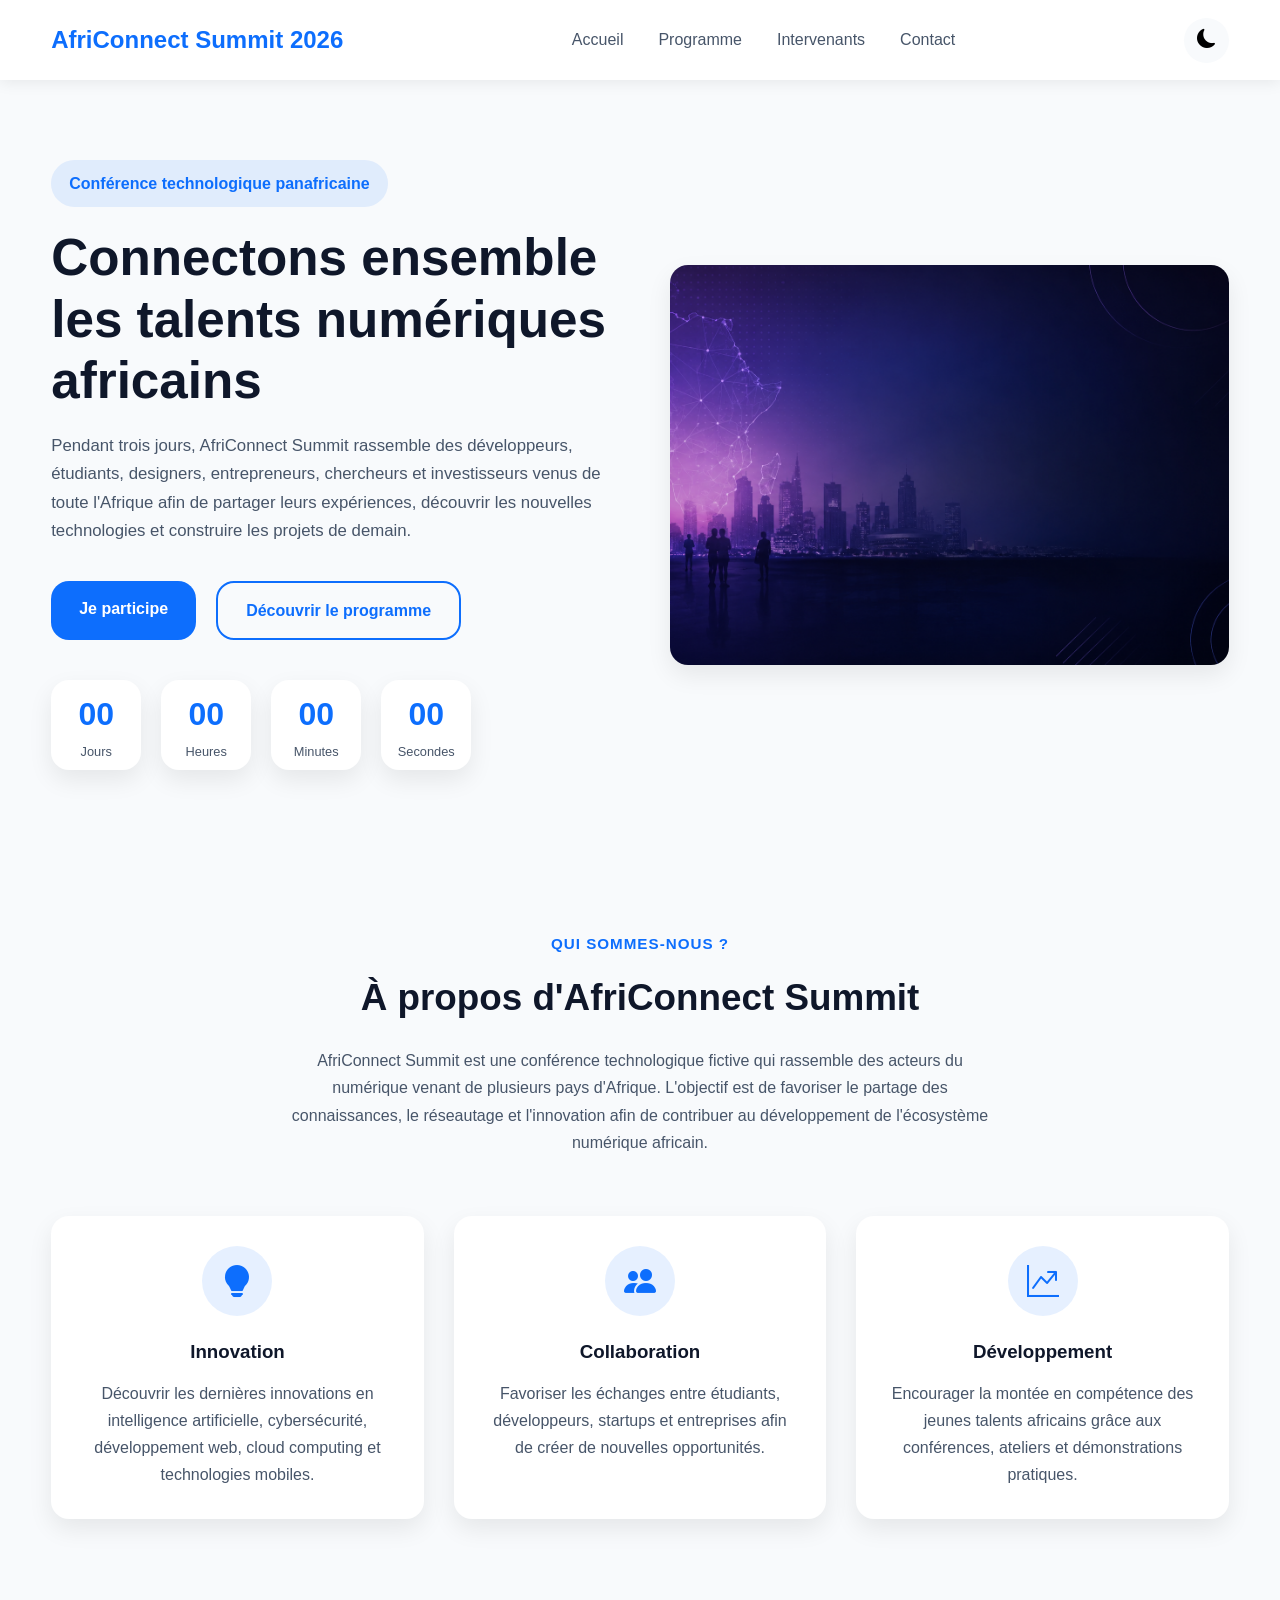
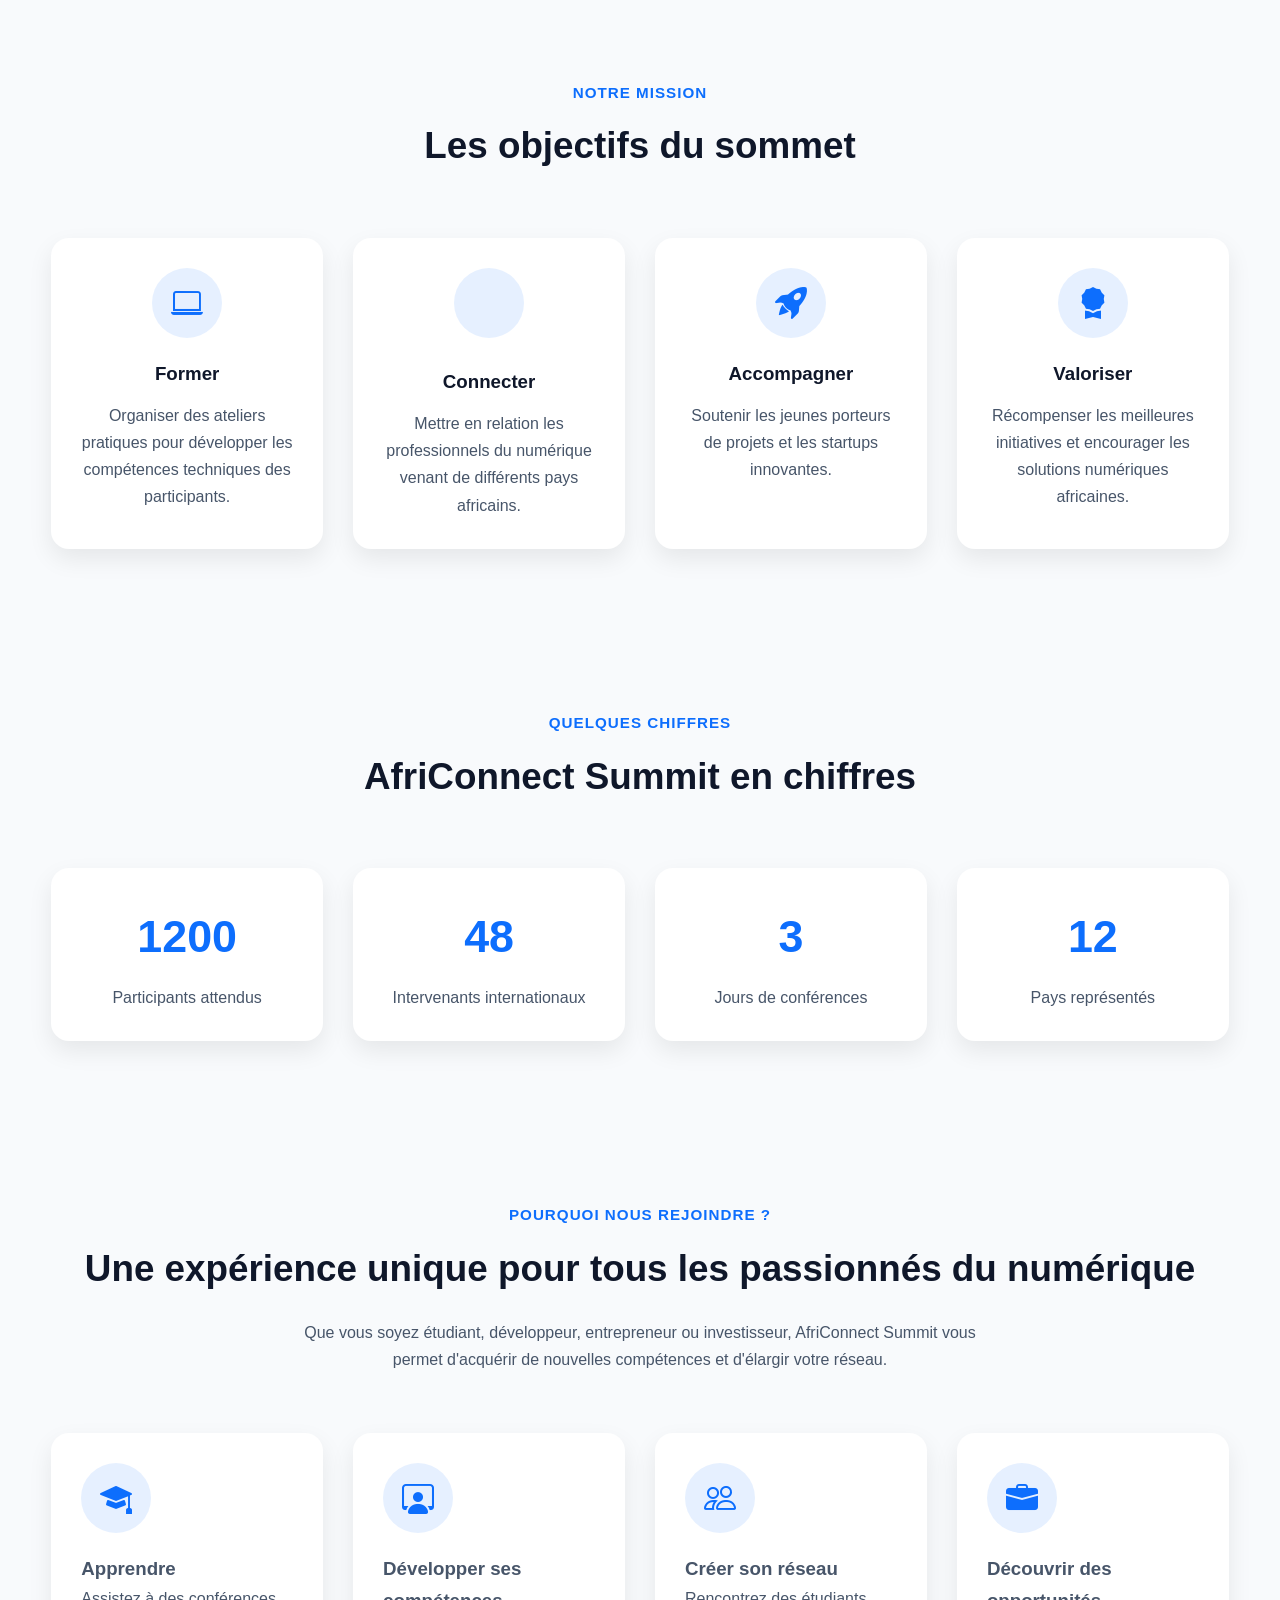
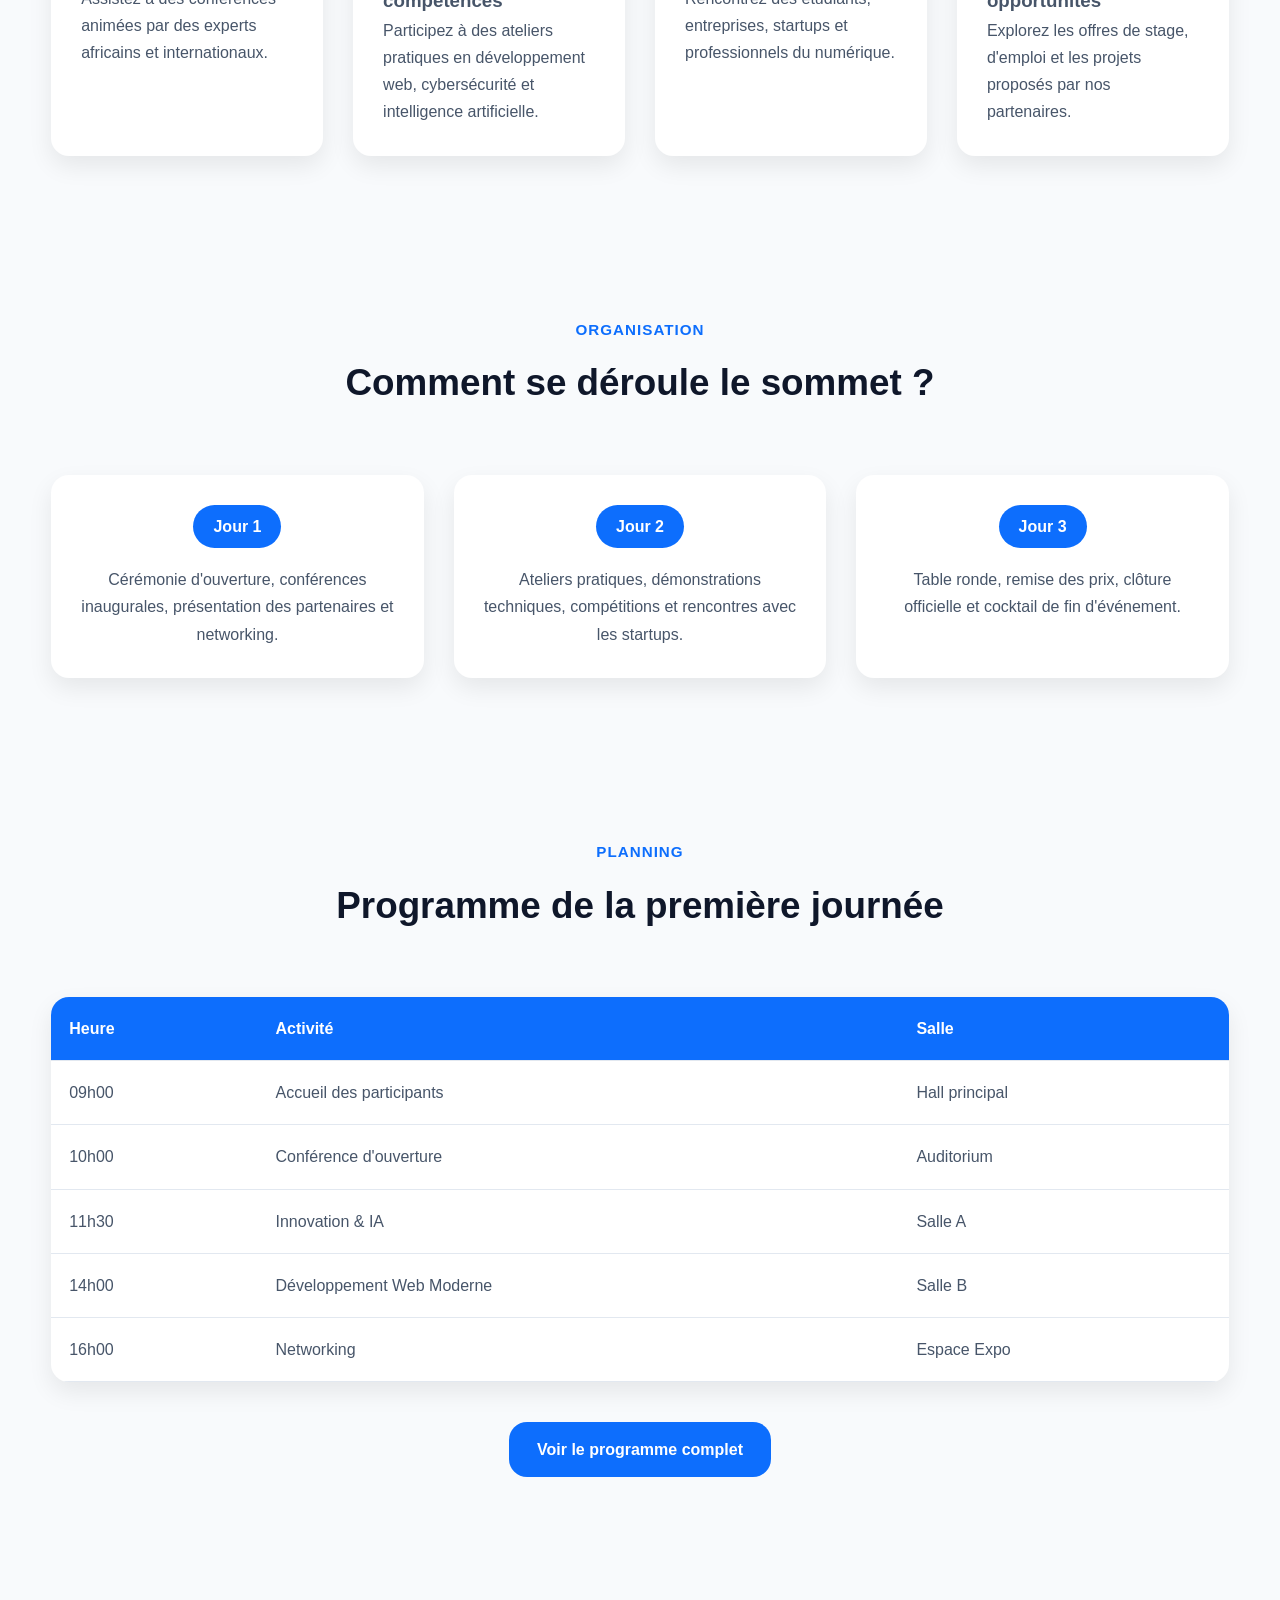
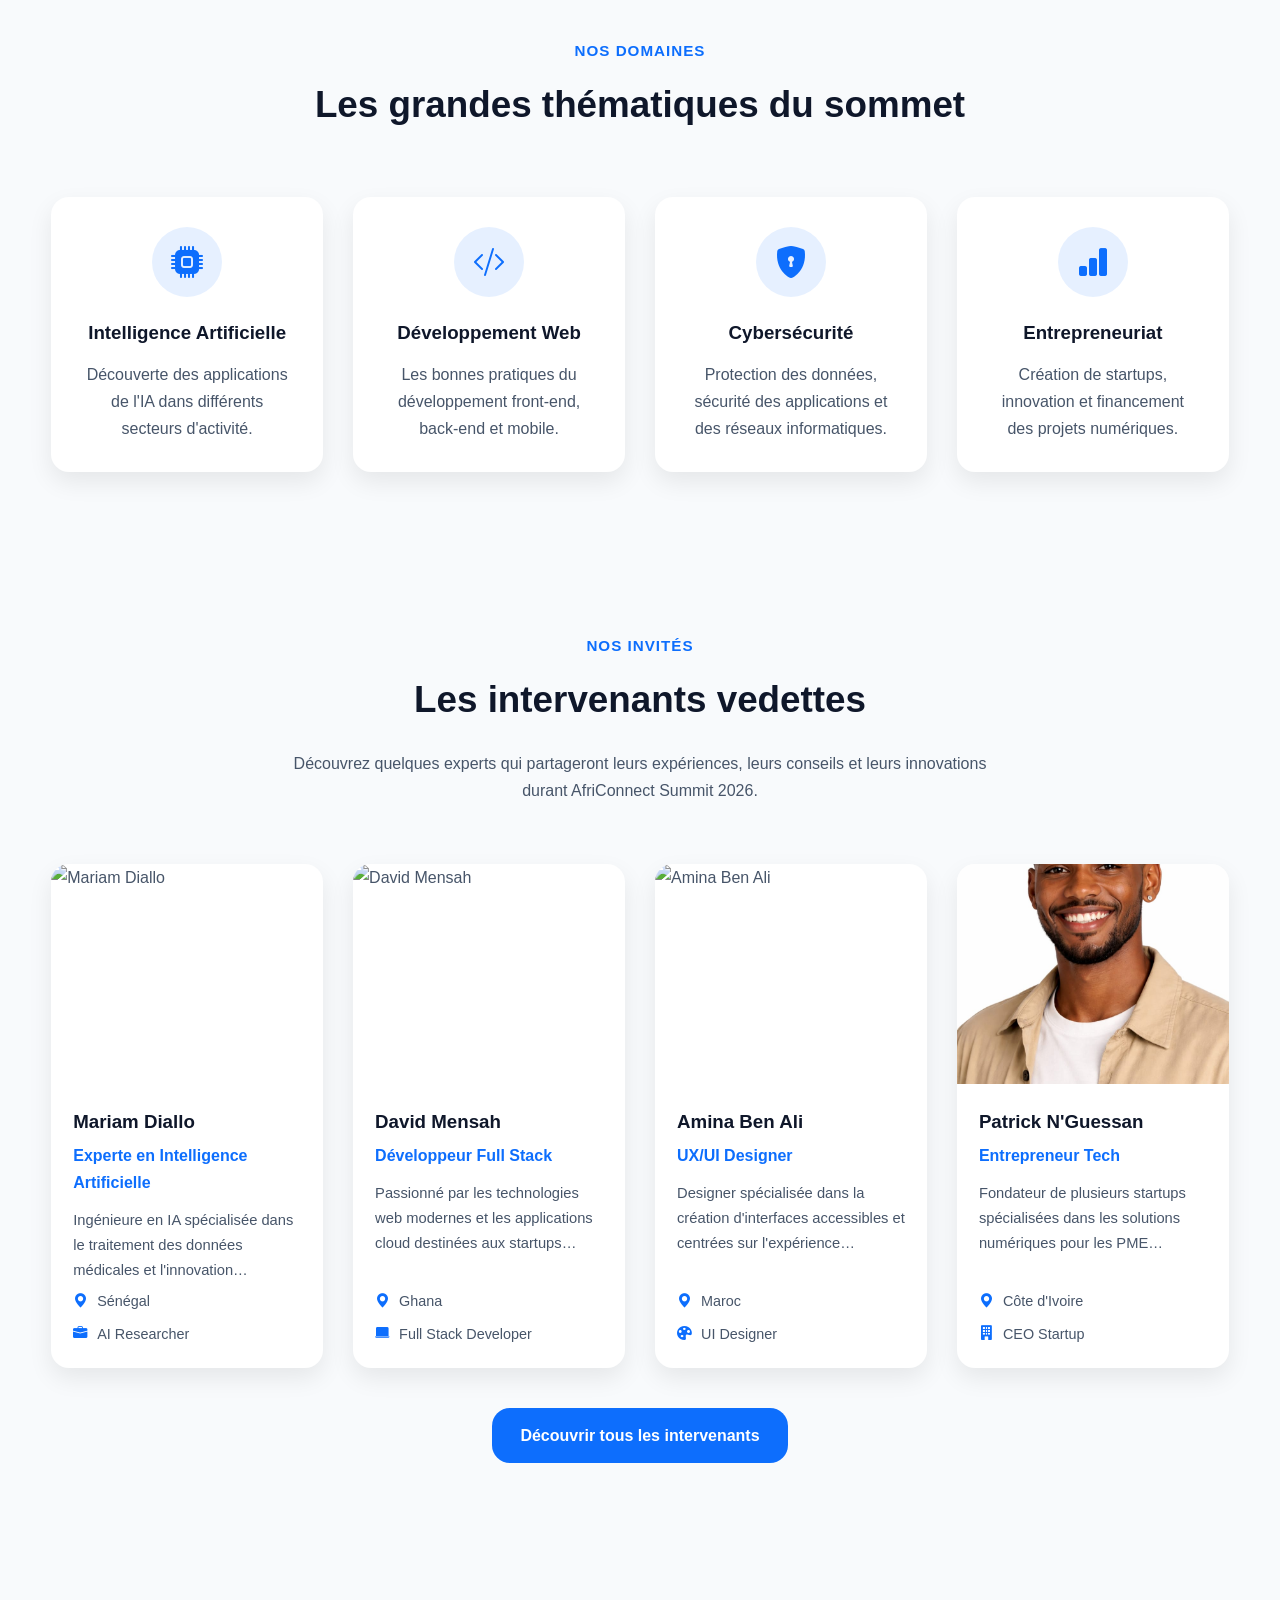
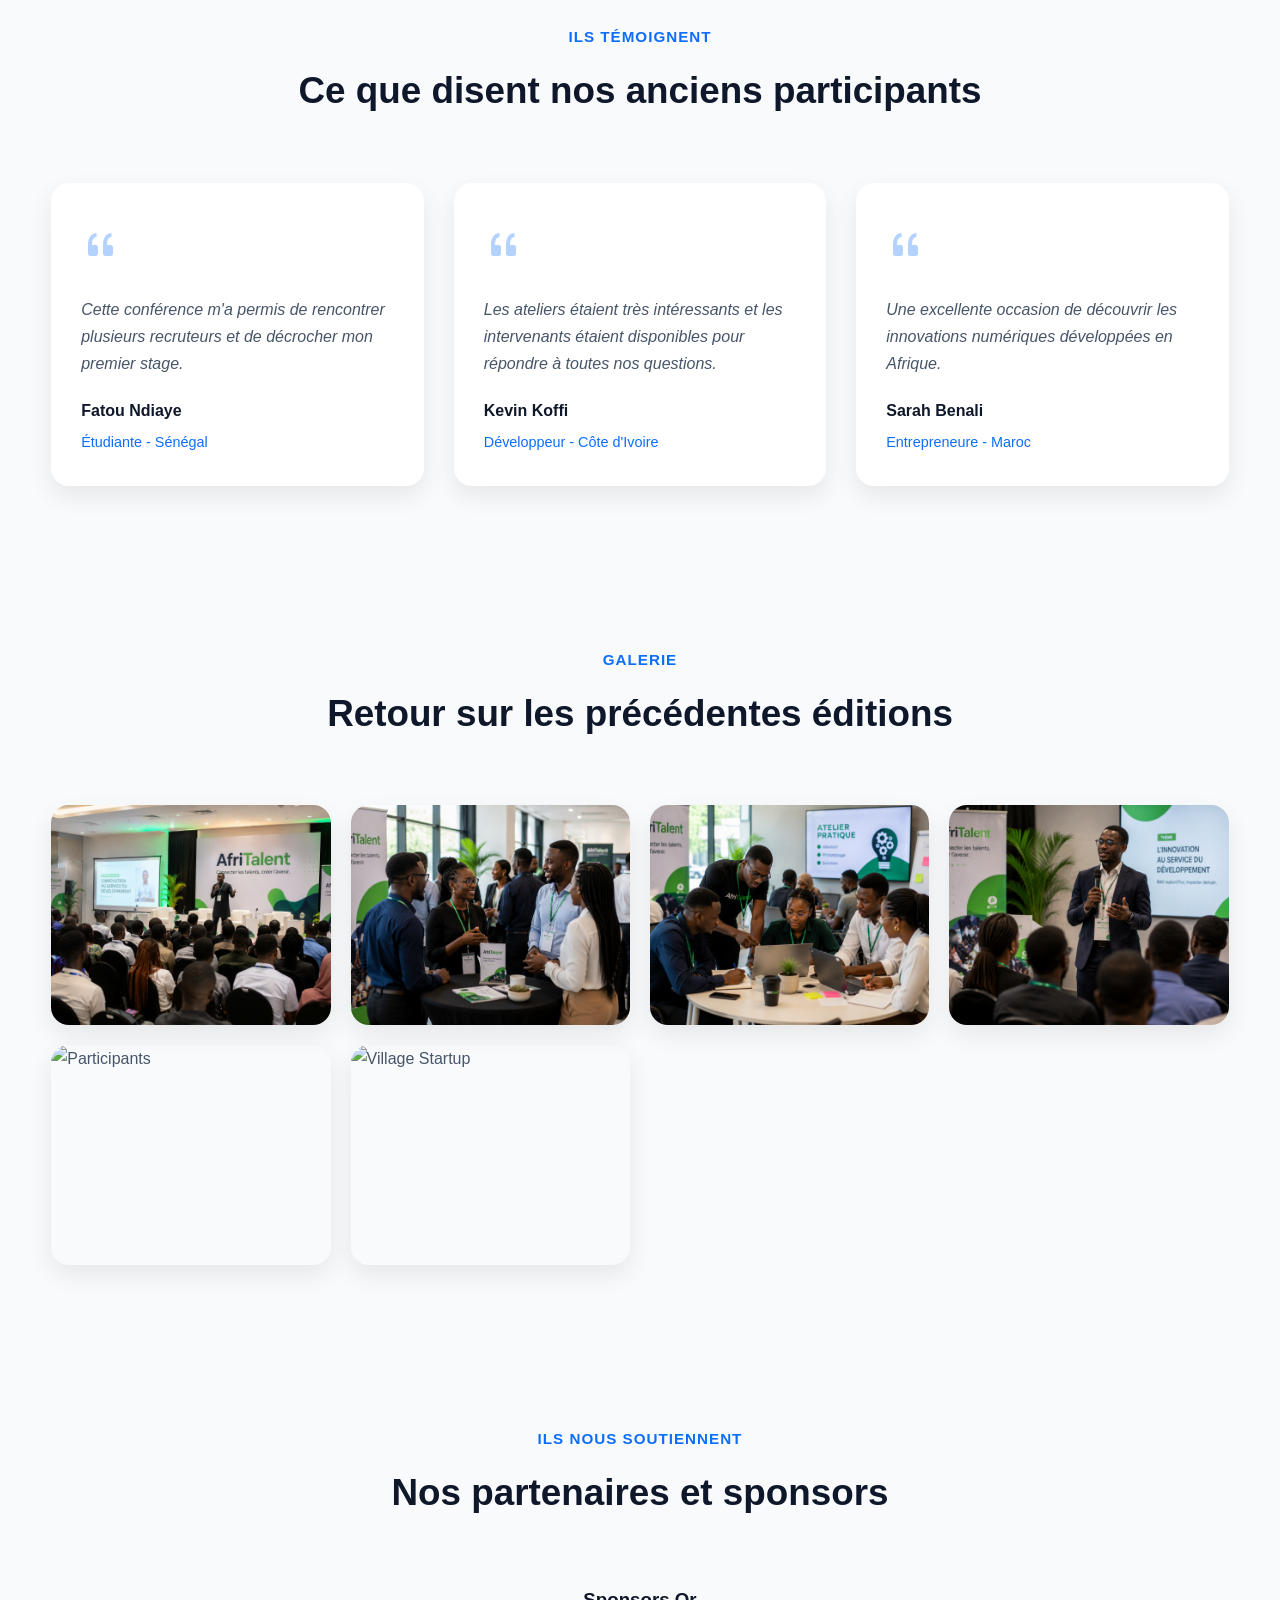
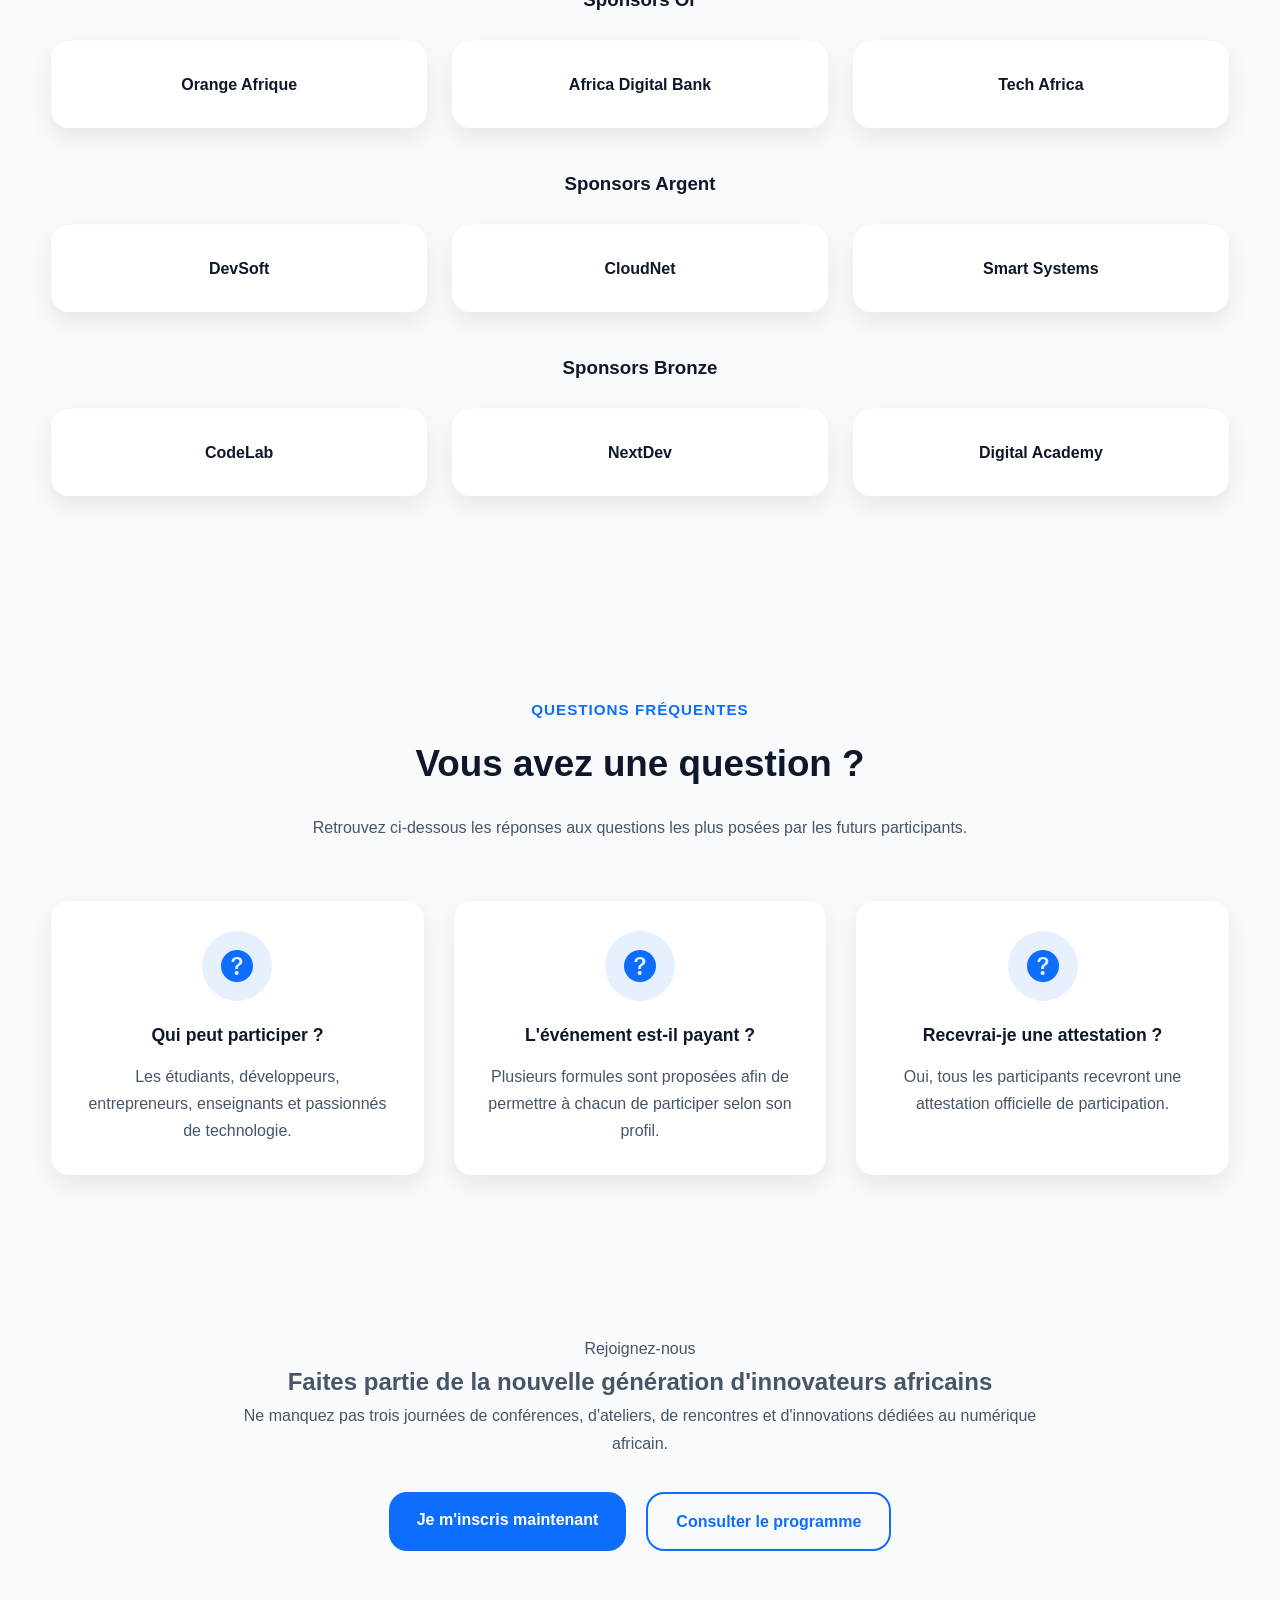
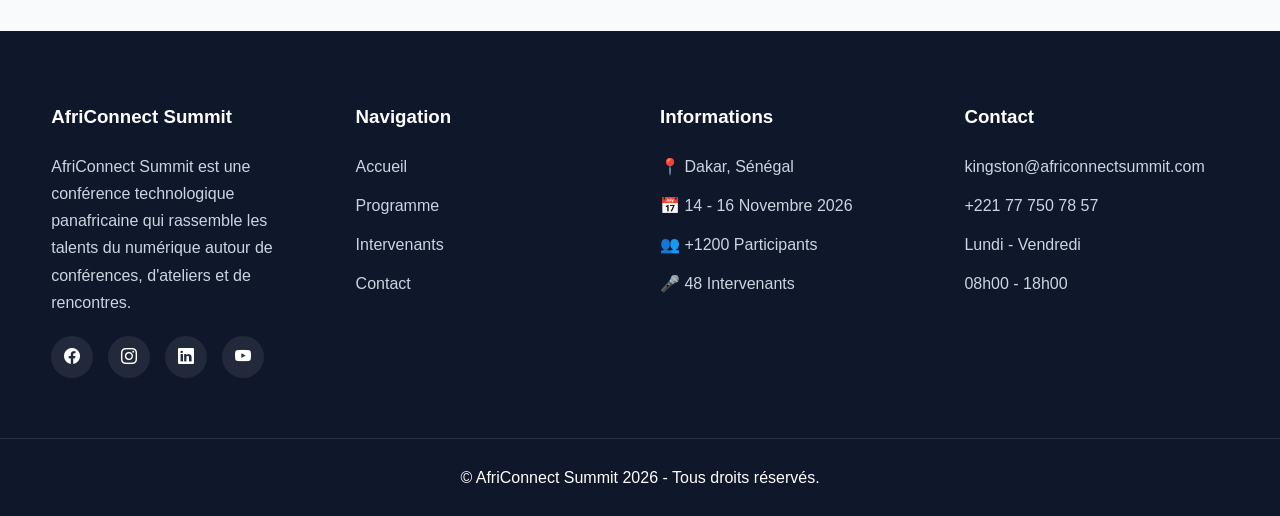
==== commit ad2a9010: "Amélioration du design et des composants CSS" ====
--- a/index.html
+++ b/index.html
@@ -165,7 +165,7 @@
                 <div class="hero-image">
 
                     <img
-                        src="images/hero-conference.jpg"
+                        src="images/INDEX.png"
                         alt="Participants assistant à une conférence technologique en Afrique">
 
                 </div>
--- a/css/style.css
+++ b/css/style.css
@@ -1,7 +1,7 @@
-/*    VARIABLES */
+/* VARIABLES */
 
 :root {
-  --primary: #0d6efd;
+    --primary: #0d6efd;
     --secondary: #6610f2;
     --success: #198754;
     --warning: #ffc107;
@@ -13,11 +13,11 @@
     --border: #e2e8f0;
     --section-padding: 80px;
     --radius: 18px;
-    --shadow:  0 10px 25px rgba(0, 0, 0, .08);
+    --shadow: 0 10px 25px rgba(0, 0, 0, .08);
     --transition: .35s ease;
 }
 
-/*    RESET */
+/* RESET */
 
 * {
     margin: 0;
@@ -27,6 +27,10 @@
 
 html {
     scroll-behavior: smooth;
+}
+
+html, body {
+    overflow-x: hidden;
 }
 
 body {
@@ -42,10 +46,11 @@
     max-width: 100%;
     height: auto;
     min-width: 0;
-}
-
-html, body {
-    overflow-x: hidden;
+    transition: var(--transition);
+}
+
+img:hover {
+    transform: scale(1.02);
 }
 
 a {
@@ -57,30 +62,37 @@
     list-style: none;
 }
 
-button,input,
-textarea,select {
+button, input, textarea, select {
     font-family: inherit;
 }
 
-/*  CONTAINER */
+button {
+    cursor: pointer;
+}
+
+button:hover {
+    opacity: .95;
+}
+
+/* CONTAINER */
 
 .container {
     width: min(1200px, 92%);
     margin: auto;
 }
 
-/*   SECTIONS */
+/* SECTIONS */
 
 section {
-
-    padding:    var(--section-padding)   0;
-}
-
-/* TITRES */
+    padding: var(--section-padding) 0;
+}
+
+/* TITRES DE SECTION */
 
 .section-title {
     text-align: center;
     margin-bottom: 60px;
+    animation: slideUp .8s ease;
 }
 
 .section-title span {
@@ -104,16 +116,17 @@
     margin: auto;
 }
 
-/*   BOUTONS */
+/* BOUTONS */
 
 .btn {
     display: inline-block;
     padding: 14px 28px;
     background: var(--primary);
     color: var(--white);
+    border: none;
     border-radius: var(--radius);
+    font-weight: 600;
     transition: var(--transition);
-    font-weight: 600;
 }
 
 .btn:hover {
@@ -131,21 +144,15 @@
     color: var(--white);
 }
 
-/*  GRILLES */
-
-.info-grid,.contact-grid,.pricing-grid,.partners-grid,
-.workshop-grid,.highlights-grid,.venue-grid,.why-grid,.benefits-grid,
-.about-content,.objectifs-grid,.stats-grid,.themes-grid,
-.testimonial-grid,.faq-grid,.startup-grid,.timeline {
+/* GRILLES — colonnes responsives sans Bootstrap */
+
+.info-grid, .contact-grid, .workshop-grid, .highlights-grid, .venue-grid,
+.why-grid, .benefits-grid, .about-content, .objectifs-grid, .stats-grid,
+.themes-grid, .testimonial-grid, .faq-grid, .faq-container, .startup-grid,
+.timeline, .speakers-grid {
     display: grid;
+    grid-template-columns: repeat(auto-fit, minmax(260px, 1fr));
     gap: 30px;
-}
-
-/* Colonnes responsives sans Bootstrap : s'adaptent seules à la largeur disponible */
-.info-grid,.contact-grid,.workshop-grid,.highlights-grid,.venue-grid,
-.why-grid,.benefits-grid,.about-content,.objectifs-grid,.stats-grid,
-.themes-grid,.testimonial-grid,.faq-grid,.startup-grid,.timeline {
-    grid-template-columns: repeat(auto-fit, minmax(260px, 1fr));
 }
 
 .gallery-grid {
@@ -160,37 +167,186 @@
     gap: 25px;
 }
 
-/*   CARTES */
-
-.info-card,.contact-card,.pricing-card,.partner-card,
-.workshop-card,.highlight-card,.venue-card,.why-card,
-.faq-item,.speaker-card,
-.about-card,.stat-card,.testimonial-card,.faq-card,
-.startup-card,.timeline-item,.objectifs-grid article,
-.themes-grid article,.logos div {
+.pricing-grid {
+    display: grid;
+    grid-template-columns: repeat(4, 1fr);
+    gap: 30px;
+}
+
+.partners-grid {
+    display: grid;
+    grid-template-columns: repeat(6, 1fr);
+    gap: 25px;
+}
+
+.footer-container {
+    display: grid;
+    grid-template-columns: repeat(4, 1fr);
+    gap: 40px;
+}
+
+.form-grid {
+    display: grid;
+    grid-template-columns: repeat(2, 1fr);
+    gap: 25px;
+}
+
+.location-grid {
+    display: grid;
+    grid-template-columns: repeat(auto-fit, minmax(300px, 1fr));
+    gap: 30px;
+    align-items: center;
+}
+
+/* CARTES — style commun */
+
+.info-card, .contact-card, .pricing-card, .partner-card,
+.workshop-card, .highlight-card, .venue-card, .why-card,
+.faq-item, .faq-card, .speaker-card,
+.about-card, .stat-card, .testimonial-card,
+.startup-card, .timeline-item, .objectifs-grid article,
+.themes-grid article, .logos div {
     background: var(--white);
     border-radius: var(--radius);
     box-shadow: var(--shadow);
     padding: 30px;
     transition: var(--transition);
-}
-
-.info-card:hover,.contact-card:hover,.pricing-card:hover,.partner-card:hover,
-.workshop-card:hover,.highlight-card:hover,.venue-card:hover,.why-card:hover,
-.faq-item:hover,.speaker-card:hover,
-.about-card:hover,.stat-card:hover,.testimonial-card:hover,.faq-card:hover,
-.startup-card:hover,.timeline-item:hover,.objectifs-grid article:hover,
-.themes-grid article:hover,.logos div:hover {
+    animation: zoomIn .6s ease;
+}
+
+.info-card:hover, .contact-card:hover, .pricing-card:hover, .partner-card:hover,
+.workshop-card:hover, .highlight-card:hover, .venue-card:hover, .why-card:hover,
+.faq-item:hover, .faq-card:hover, .speaker-card:hover,
+.about-card:hover, .stat-card:hover, .testimonial-card:hover,
+.startup-card:hover, .timeline-item:hover, .objectifs-grid article:hover,
+.themes-grid article:hover, .logos div:hover {
     transform: translateY(-8px);
 }
 
-/* Les nouvelles cartes centrées par défaut (icône + titre + texte) */
-.about-card,.stat-card,.faq-card,.startup-card,.timeline-item,
-.objectifs-grid article,.themes-grid article,.logos div {
+.about-card, .stat-card, .faq-card, .startup-card, .timeline-item,
+.objectifs-grid article, .themes-grid article, .logos div,
+.pricing-card {
     text-align: center;
 }
 
-/*  HEADER */
+.info-card i, .contact-card i, .workshop-card i, .highlight-card i,
+.venue-card i, .why-card i, .about-card i, .faq-card i, .startup-card i,
+.objectifs-grid article i, .themes-grid article i {
+    display: inline-flex;
+    justify-content: center;
+    align-items: center;
+    width: 70px;
+    height: 70px;
+    margin-bottom: 20px;
+    border-radius: 50%;
+    background: rgba(13, 110, 253, .1);
+    color: var(--primary);
+    font-size: 2rem;
+}
+
+.about-card h3, .faq-card h3, .startup-card h3,
+.objectifs-grid article h3, .themes-grid article h3 {
+    color: var(--dark);
+    margin-bottom: 12px;
+}
+
+.startup-card span {
+    display: inline-block;
+    margin-top: 10px;
+    font-size: .9rem;
+    color: var(--primary);
+    font-weight: 600;
+}
+
+.stat-card h3 {
+    font-size: 2.8rem;
+    color: var(--primary);
+    font-weight: 700;
+    margin-bottom: 10px;
+}
+
+.timeline-item h3 {
+    display: inline-block;
+    padding: 8px 20px;
+    background: var(--primary);
+    color: var(--white);
+    border-radius: 25px;
+    margin-bottom: 18px;
+    font-size: 1rem;
+}
+
+.testimonial-card {
+    text-align: left;
+}
+
+.testimonial-card i {
+    font-size: 2.5rem;
+    color: var(--primary);
+    opacity: .3;
+    margin-bottom: 15px;
+    display: block;
+}
+
+.testimonial-card p {
+    font-style: italic;
+    margin-bottom: 20px;
+}
+
+.testimonial-card h4 {
+    color: var(--dark);
+    margin-bottom: 4px;
+}
+
+.testimonial-card span {
+    font-size: .9rem;
+    color: var(--primary);
+}
+
+.faq-card h3 {
+    font-size: 1.1rem;
+}
+
+.faq-item h3 {
+    margin-bottom: 15px;
+    color: var(--dark);
+}
+
+.faq-item h3 i {
+    color: var(--primary);
+    margin-right: 10px;
+}
+
+.faq-item p {
+    color: var(--text);
+}
+
+.gallery-grid img {
+    border-radius: var(--radius);
+    box-shadow: var(--shadow);
+    height: 220px;
+    object-fit: cover;
+}
+
+.gallery-grid img:hover {
+    transform: translateY(-6px);
+}
+
+.sponsor-level {
+    margin-bottom: 40px;
+}
+
+.sponsor-level h3 {
+    text-align: center;
+    color: var(--dark);
+    margin-bottom: 25px;
+}
+
+.logos div {
+    font-weight: 600;
+    color: var(--dark);
+}
+
+/* HEADER / NAVBAR */
 
 header {
     position: sticky;
@@ -202,8 +358,6 @@
     z-index: 1000;
 }
 
-/*  NAVBAR */
-
 .navbar {
     width: min(1200px, 92%);
     margin: auto;
@@ -218,8 +372,6 @@
     font-weight: 700;
     color: var(--primary);
 }
-
-/*  MENU */
 
 .menu {
     display: flex;
@@ -257,8 +409,6 @@
     width: 100%;
 }
 
-/*  ACTIONS NAVBAR */
-
 .nav-actions {
     display: flex;
     align-items: center;
@@ -271,7 +421,6 @@
     border: none;
     border-radius: 50%;
     background: var(--light);
-    cursor: pointer;
     transition: var(--transition);
     font-size: 1.2rem;
 }
@@ -281,8 +430,6 @@
     color: var(--white);
 }
 
-/*  MENU BURGER */
-
 #burgerBtn {
     display: none;
 }
@@ -290,7 +437,7 @@
 #navOverlay {
     position: fixed;
     inset: 0;
-    background: rgba(0,0,0,.5);
+    background: rgba(0, 0, 0, .5);
     opacity: 0;
     visibility: hidden;
     transition: var(--transition);
@@ -304,11 +451,15 @@
 
 /* HERO */
 
-.hero-page {
+.hero-page, .hero-container {
     display: grid;
     grid-template-columns: repeat(2, 1fr);
     align-items: center;
     gap: 60px;
+    animation: fadeIn .8s ease;
+}
+
+.hero-page {
     min-height: 75vh;
 }
 
@@ -327,10 +478,17 @@
 .hero-badge {
     display: inline-block;
     padding: 10px 18px;
-    background: rgba(13,110,253,.1);
+    background: rgba(13, 110, 253, .1);
     color: var(--primary);
     border-radius: 30px;
     font-weight: 600;
+}
+
+.hero-buttons {
+    display: flex;
+    gap: 20px;
+    flex-wrap: wrap;
+    margin-bottom: 10px;
 }
 
 .hero-image {
@@ -340,8 +498,38 @@
 .hero-image img {
     border-radius: var(--radius);
     box-shadow: var(--shadow);
-    max-height: 200px;
+    height: 400px;
     object-fit: cover;
+}
+
+.countdown {
+    display: flex;
+    gap: 20px;
+    margin-top: 40px;
+    flex-wrap: wrap;
+}
+
+.time-box {
+    width: 90px;
+    height: 90px;
+    background: var(--white);
+    border-radius: var(--radius);
+    display: flex;
+    flex-direction: column;
+    justify-content: center;
+    align-items: center;
+    box-shadow: var(--shadow);
+}
+
+.time-box span {
+    font-size: 2rem;
+    font-weight: 700;
+    color: var(--primary);
+}
+
+.time-box small {
+    color: var(--text);
+    font-size: .8rem;
 }
 
 /* FIL D'ARIANE */
@@ -355,6 +543,7 @@
 
 #breadcrumb p {
     font-size: .95rem;
+    font-weight: 600;
 }
 
 #breadcrumb a {
@@ -365,124 +554,347 @@
     color: var(--text);
 }
 
-/* ICONES DES CARTES */
-
-.info-card i,.contact-card i,
-.workshop-card i,.highlight-card i,
-.venue-card i,.why-card i,
-.about-card i,.faq-card i,.startup-card i,
-.objectifs-grid article i,.themes-grid article i {
-    display: inline-flex;
+/* TABLEAUX */
+
+table {
+    width: 100%;
+    border-collapse: collapse;
+    background: var(--white);
+    border-radius: var(--radius);
+    overflow: hidden;
+    box-shadow: var(--shadow);
+    margin: 20px 0;
+}
+
+.programme-table {
+    overflow-x: auto;
+}
+
+thead {
+    background: var(--primary);
+    color: var(--white);
+}
+
+th, td {
+    padding: 18px;
+    text-align: left;
+    border-bottom: 1px solid var(--border);
+}
+
+tbody tr {
+    transition: var(--transition);
+}
+
+tbody tr:hover {
+    background: rgba(13, 110, 253, .05);
+}
+
+.center {
+    text-align: center;
+    margin-top: 40px;
+}
+
+/* INTERVENANTS */
+
+.speaker-card {
+    overflow: hidden;
+    padding: 0;
+    display: flex;
+    flex-direction: column;
+    height: 100%;
+}
+
+.speaker-card img {
+    height: 220px;
+    object-fit: cover;
+}
+
+.speaker-content {
+    display: flex;
+    flex-direction: column;
+    flex: 1;
+    padding: 22px;
+}
+
+.speaker-content h3 {
+    color: var(--dark);
+    margin-bottom: 4px;
+}
+
+.speaker-content h4 {
+    color: var(--primary);
+    margin-bottom: 12px;
+    font-size: .9rem;
+}
+
+.speaker-content p {
+    display: -webkit-box;
+    -webkit-line-clamp: 3;
+    -webkit-box-orient: vertical;
+    overflow: hidden;
+    font-size: .92rem;
+    margin-bottom: 0;
+}
+
+.speaker-domain {
+    display: inline-block;
+    padding: 8px 16px;
+    background: rgba(13, 110, 253, .1);
+    color: var(--primary);
+    border-radius: 25px;
+    font-size: .85rem;
+    font-weight: 600;
+    margin-bottom: 10px;
+    align-self: flex-start;
+}
+
+.speaker-info {
+    margin: 14px 0;
+}
+
+.speaker-info li {
+    display: flex;
+    align-items: center;
+    gap: 12px;
+    margin-bottom: 8px;
+    font-size: .9rem;
+}
+
+.speaker-social {
+    display: flex;
+    gap: 12px;
+    margin-top: auto;
+    padding-top: 6px;
+}
+
+.speaker-social a {
+    width: 36px;
+    height: 36px;
+    border-radius: 50%;
+    background: var(--light);
+    display: flex;
     justify-content: center;
     align-items: center;
-    width: 70px;
-    height: 70px;
-    margin-bottom: 20px;
-    border-radius: 50%;
-    background: rgba(13,110,253,.1);
-    color: var(--primary);
+    transition: var(--transition);
+}
+
+.speaker-social a:hover {
+    background: var(--primary);
+    color: var(--white);
+}
+
+#speakers .speaker-content span {
+    display: block;
+    color: var(--primary);
+    font-weight: 600;
+    margin-bottom: 12px;
+}
+
+#speakers .speaker-content ul {
+    display: flex;
+    flex-direction: column;
+    gap: 8px;
+    margin-top: auto;
+    padding-top: 6px;
+}
+
+#speakers .speaker-content li {
+    display: flex;
+    align-items: center;
+    gap: 10px;
+    font-size: .9rem;
+}
+
+#speakers .speaker-content li i {
+    color: var(--primary);
+}
+
+/* FORMULAIRES */
+
+form {
+    background: var(--white);
+    padding: 40px;
+    border-radius: var(--radius);
+    box-shadow: var(--shadow);
+}
+
+.form-group {
+    display: flex;
+    flex-direction: column;
+}
+
+.form-group label {
+    margin-bottom: 10px;
+    font-weight: 600;
+}
+
+.form-group input, .form-group select, textarea {
+    padding: 14px;
+    border: 1px solid var(--border);
+    border-radius: 10px;
+    outline: none;
+    transition: var(--transition);
+}
+
+.form-group input:focus,
+.form-group select:focus,
+textarea:focus {
+    border-color: var(--primary);
+}
+
+textarea {
+    width: 100%;
+    resize: vertical;
+}
+
+.form-section {
+    margin-top: 35px;
+}
+
+.form-section h3 {
+    margin-bottom: 15px;
+    color: var(--dark);
+}
+
+.form-section label {
+    display: block;
+    margin-bottom: 12px;
+}
+
+.form-buttons {
+    display: flex;
+    gap: 20px;
+    margin-top: 35px;
+}
+
+/* TARIFS */
+
+.pricing-card h2 {
+    color: var(--primary);
+    margin: 25px 0;
     font-size: 2rem;
 }
 
-.about-card h3,.faq-card h3,.startup-card h3,
-.objectifs-grid article h3,.themes-grid article h3 {
-    color: var(--dark);
-    margin-bottom: 12px;
-}
-
-.startup-card span {
+.pricing-card ul {
+    margin-bottom: 30px;
+}
+
+.pricing-card li {
+    margin-bottom: 15px;
+}
+
+.pricing-card li i {
+    color: var(--success);
+    margin-right: 8px;
+}
+
+.pricing-card.featured {
+    border: 3px solid var(--primary);
+    transform: scale(1.03);
+}
+
+.badge {
     display: inline-block;
-    margin-top: 10px;
-    font-size: .9rem;
-    color: var(--primary);
-    font-weight: 600;
-}
-
-/* CARTES STATISTIQUES */
-
-.stat-card h3 {
-    font-size: 2.8rem;
-    color: var(--primary);
-    font-weight: 700;
-    margin-bottom: 10px;
-}
-
-/* CARTES TIMELINE (Jour 1 / 2 / 3) */
-
-.timeline-item h3 {
-    display: inline-block;
-    padding: 8px 20px;
+    padding: 8px 16px;
     background: var(--primary);
     color: var(--white);
     border-radius: 25px;
-    margin-bottom: 18px;
-    font-size: 1rem;
-}
-
-/* CARTES TEMOIGNAGES */
-
-.testimonial-card {
-    text-align: left;
-}
-
-.testimonial-card i {
-    font-size: 2.5rem;
-    color: var(--primary);
-    opacity: .3;
-    margin-bottom: 15px;
-    display: block;
-}
-
-.testimonial-card p {
-    font-style: italic;
     margin-bottom: 20px;
 }
 
-.testimonial-card h4 {
-    color: var(--dark);
-    margin-bottom: 4px;
-}
-
-.testimonial-card span {
-    font-size: .9rem;
-    color: var(--primary);
-}
-
-/* CARTES FAQ */
-
-.faq-card h3 {
-    font-size: 1.1rem;
-}
-
-/* GALERIE PHOTO */
-
-.gallery-grid img {
+/* PARTENAIRES */
+
+.partner-card {
+    display: flex;
+    justify-content: center;
+    align-items: center;
+    height: 140px;
+    min-width: 0;
+}
+
+.partner-card img {
+    max-width: 110px;
+}
+
+.partner-card:hover img {
+    transform: scale(1.1);
+}
+
+/* LOCALISATION (contact) */
+
+.location-map,
+.location-map img {
+    min-width: 0;
     border-radius: var(--radius);
     box-shadow: var(--shadow);
-    height: 120px;
+}
+
+.location-map img {
+    height: 350px;
     object-fit: cover;
-    transition: var(--transition);
-}
-
-.gallery-grid img:hover {
-    transform: translateY(-6px);
-}
-
-/* SPONSORS EN CARTES */
-
-.sponsor-level {
-    margin-bottom: 40px;
-}
-
-.sponsor-level h3 {
+}
+
+.location-info {
+    background: var(--white);
+    padding: 35px;
+    border-radius: var(--radius);
+    box-shadow: var(--shadow);
+}
+
+.location-info h3 {
+    color: var(--dark);
+    margin-bottom: 15px;
+}
+
+.location-info ul {
+    margin-top: 25px;
+}
+
+.location-info li {
+    display: flex;
+    align-items: center;
+    gap: 10px;
+    margin-bottom: 15px;
+}
+
+.location-info li i {
+    color: var(--primary);
+}
+
+/* NEWSLETTER */
+
+.newsletter-content {
     text-align: center;
-    color: var(--dark);
-    margin-bottom: 25px;
-}
-
-.logos div {
-    font-weight: 600;
-    color: var(--dark);
+    max-width: 750px;
+    margin: auto;
+}
+
+.newsletter-form {
+    display: flex;
+    gap: 20px;
+    margin-top: 35px;
+}
+
+.newsletter-form input {
+    flex: 1;
+    padding: 16px;
+    border: 1px solid var(--border);
+    border-radius: 12px;
+}
+
+/* CTA */
+
+.call-content, .cta-content {
+    text-align: center;
+    max-width: 850px;
+    margin: auto;
+}
+
+.call-buttons, .cta-buttons {
+    display: flex;
+    justify-content: center;
+    gap: 20px;
+    margin-top: 35px;
 }
 
 /* FOOTER */
@@ -493,12 +905,6 @@
     padding-top: 70px;
 }
 
-.footer-container {
-    display: grid;
-    grid-template-columns: repeat(4, 1fr);
-    gap: 40px;
-}
-
 .footer-column h3 {
     margin-bottom: 20px;
 }
@@ -515,6 +921,9 @@
 
 .footer-column li {
     color: #cbd5e1;
+    display: flex;
+    align-items: center;
+    gap: 8px;
 }
 
 .footer-column a:hover {
@@ -534,7 +943,7 @@
     justify-content: center;
     align-items: center;
     border-radius: 50%;
-    background: rgba(255,255,255,.08);
+    background: rgba(255, 255, 255, .08);
     transition: var(--transition);
 }
 
@@ -546,7 +955,7 @@
     text-align: center;
     padding: 25px;
     margin-top: 60px;
-    border-top: 1px solid rgba(255,255,255,.1);
+    border-top: 1px solid rgba(255, 255, 255, .1);
 }
 
 /* BOUTON RETOUR EN HAUT */
@@ -561,8 +970,9 @@
     border-radius: 50%;
     background: var(--primary);
     color: var(--white);
-    cursor: pointer;
     display: none;
+    justify-content: center;
+    align-items: center;
     font-size: 1.3rem;
     box-shadow: var(--shadow);
     transition: var(--transition);
@@ -573,388 +983,24 @@
     transform: translateY(-5px);
 }
 
-/* TABLEAUX */
-
-.programme-table {
-    overflow-x: auto;
-    background: var(--white);
-    border-radius: var(--radius);
-    box-shadow: var(--shadow);
-}
-.programme-table table {
-    width: 100%;
-    border-collapse: collapse;
-}
-
-.programme-table th {
-    background: var(--primary);
-    color: var(--white);
-    padding: 18px;
-    text-align: left;
-}
-
-.programme-table td {
-    padding: 18px;
-    border-bottom: 1px solid var(--border);
-}
-
-.programme-table tbody tr {
-    transition: var(--transition);
-}
-
-.programme-table tbody tr:hover {
-    background: rgba(13,110,253,.05);
-}
-
-/*  INTERVENANTS — version compacte et uniforme */
-
-.speaker-card {
-    overflow: hidden;
-    padding: 0;
-    display: flex;
-    flex-direction: column;
-    height: 100%;
-}
-
-.speaker-card img {
-    height: 200px;
-    object-fit: cover;
-}
-
-.speaker-content {
-    display: flex;
-    flex-direction: column;
-    flex: 1;
-    padding: 22px;
-}
-
-.speaker-domain {
-    display: inline-block;
-    padding: 8px 16px;
-    background: rgba(13,110,253,.1);
-    color: var(--primary);
-    border-radius: 25px;
-    font-size: .85rem;
-    font-weight: 600;
-    margin-bottom: 10px;
-    align-self: flex-start;
-}
-
-.speaker-content h3 {
-    color: var(--dark);
-    margin-bottom: 4px;
-}
-
-.speaker-content h4 {
-    color: var(--primary);
-    margin-bottom: 12px;
-    font-size: .9rem;
-}
-
-.speaker-content p {
-    display: -webkit-box;
-    -webkit-line-clamp: 3;
-    -webkit-box-orient: vertical;
-    overflow: hidden;
-    font-size: .92rem;
-    margin-bottom: 0;
-}
-
-.speaker-info {
-    margin: 14px 0;
-}
-
-.speaker-info li {
-    display: flex;
-    align-items: center;
-    gap: 12px;
-    margin-bottom: 8px;
-    font-size: .9rem;
-}
-
-.speaker-social {
-    display: flex;
-    gap: 12px;
-    margin-top: auto;
-    padding-top: 6px;
-}
-
-.speaker-social a {
-    width: 36px;
-    height: 36px;
-    border-radius: 50%;
-    background: var(--light);
-    display: flex;
-    justify-content: center;
-    align-items: center;
-    transition: var(--transition);
-}
-
-.speaker-social a:hover {
-    background: var(--primary);
-    color: var(--white);
-}
-
-/* FORMULAIRES */
-
-form {
-    background: var(--white);
-    padding: 40px;
-    border-radius: var(--radius);
-    box-shadow: var(--shadow);
-}
-
-.form-grid {
-    display: grid;
-    grid-template-columns: repeat(2,1fr);
-    gap: 25px;
-}
-
-.form-group {
-    display: flex;
-    flex-direction: column;
-}
-
-.form-group label {
-    margin-bottom: 10px;
-    font-weight: 600;
-}
-
-.form-group input,.form-group select,
-textarea {
-    padding: 14px;
-    border: 1px solid var(--border);
-    border-radius: 10px;
-    outline: none;
-    transition: var(--transition);
-}
-
-.form-group input:focus,
-.form-group select:focus,
-textarea:focus {
-    border-color: var(--primary);
-}
-
-.form-section {
-    margin-top: 35px;
-}
-
-.form-section h3 {
-    margin-bottom: 15px;
-    color: var(--dark);
-}
-
-.form-section label {
-    display: block;
-    margin-bottom: 12px;
-}
-
-.form-buttons {
-    display: flex;
-    gap: 20px;
-    margin-top: 35px;
-}
-
-/* TARIFS */
-
-.pricing-grid {
-    grid-template-columns: repeat(4,1fr);
-}
-
-.pricing-card {
-    text-align: center;
-}
-
-.pricing-card h2 {
-    color: var(--primary);
-    margin: 25px 0;
-    font-size: 2rem;
-}
-
-.pricing-card ul {
-    margin-bottom: 30px;
-}
-
-.pricing-card li {
-    margin-bottom: 15px;
-}
-
-.pricing-card.featured {
-    border: 3px solid var(--primary);
-    transform: scale(1.03);
-}
-
-.badge {
-    display: inline-block;
-    padding: 8px 16px;
-    background: var(--primary);
-    color: var(--white);
-    border-radius: 25px;
-    margin-bottom: 20px;
-}
-
-/* PARTENAIRES */
-
-.partners-grid {
-    grid-template-columns: repeat(6,1fr);
-}
-
-.partner-card {
-    display: flex;
-    justify-content: center;
-    align-items: center;
-    height: 140px;
-    min-width: 0;
-}
-
-.location-grid {
-    display: grid;
-    grid-template-columns: repeat(auto-fit, minmax(300px, 1fr));
-    gap: 30px;
-    align-items: center;
-}
-
-.location-map,
-.location-map img {
-    min-width: 0;
-    border-radius: var(--radius);
-    box-shadow: var(--shadow);
-}
-
-.partner-card img {
-    max-width: 110px;
-    transition: var(--transition);
-}
-
-.partner-card:hover img {
-    transform: scale(1.1);
-}
-
-/* FAQ */
-
-.faq-container {
-    display: grid;
-    gap: 25px;
-}
-
-.faq-item h3 {
-    margin-bottom: 15px;
-    color: var(--dark);
-}
-
-.faq-item p {
-    color: var(--text);
-}
-
-/* NEWSLETTER */
-
-.newsletter-content {
-    text-align: center;
-    max-width: 750px;
-    margin: auto;
-}
-
-.newsletter-form {
-    display: flex;
-    gap: 20px;
-    margin-top: 35px;
-}
-
-.newsletter-form input {
-    flex: 1;
-    padding: 16px;
-    border: 1px solid var(--border);
-    border-radius: 12px;
-}
-
-/* CTA */
-
-.call-content,.cta-content {
-    text-align: center;
-    max-width: 850px;
-    margin: auto;
-}
-
-.call-buttons,.cta-buttons {
-    display: flex;
-    justify-content: center;
-    gap: 20px;
-    margin-top: 35px;
-}
-
 /* ANIMATIONS */
 
 @keyframes fadeIn {
-    from {
-        opacity: 0;
-    }
-    to {
-        opacity: 1;
-    }
+    from { opacity: 0; }
+    to { opacity: 1; }
 }
 
 @keyframes slideUp {
-    from {
-        opacity: 0;
-        transform: translateY(40px);
-    }
-    to {
-        opacity: 1;
-        transform: translateY(0);
-    }
+    from { opacity: 0; transform: translateY(40px); }
+    to { opacity: 1; transform: translateY(0); }
 }
 
 @keyframes zoomIn {
-    from {
-        opacity: 0;
-        transform: scale(.9);
-    }
-
-    to {
-        opacity: 1;
-        transform: scale(1);
-    }
-}
-
-.hero-page {
-    animation: fadeIn .8s ease;
-}
-
-.section-title {
-    animation: slideUp .8s ease;
-}
-
-.info-card,.contact-card,.speaker-card,.workshop-card,
-.pricing-card,.partner-card,.venue-card,
-.highlight-card,.why-card,.faq-item,
-.about-card,.stat-card,.testimonial-card,.faq-card,
-.startup-card,.timeline-item {
-    animation: zoomIn .6s ease;
-}
-
-/* HOVER GLOBAL */
-
-img {
-    transition: var(--transition);
-}
-
-img:hover {
-    transform: scale(1.02);
-}
-
-table tr {
-    transition: var(--transition);
-}
-
-button {
-    cursor: pointer;
-}
-
-button:hover {
-    opacity: .95;
-}
-
-/*  MODE SOMBRE */
+    from { opacity: 0; transform: scale(.9); }
+    to { opacity: 1; transform: scale(1); }
+}
+
+/* MODE SOMBRE */
 
 body.dark {
     --light: #0f172a;
@@ -972,149 +1018,125 @@
     background: #020617;
 }
 
-body.dark .info-card,body.dark .contact-card,
-body.dark .speaker-card,body.dark .pricing-card,body.dark .partner-card,
-body.dark .faq-item,body.dark .workshop-card,body.dark .venue-card,
-body.dark .highlight-card,body.dark .why-card,body.dark form,
-body.dark .about-card,body.dark .stat-card,body.dark .testimonial-card,
-body.dark .faq-card,body.dark .startup-card,body.dark .timeline-item,
-body.dark .objectifs-grid article,body.dark .themes-grid article,
-body.dark .logos div {
+body.dark .info-card, body.dark .contact-card, body.dark .speaker-card,
+body.dark .pricing-card, body.dark .partner-card, body.dark .faq-item,
+body.dark .faq-card, body.dark .workshop-card, body.dark .venue-card,
+body.dark .highlight-card, body.dark .why-card, body.dark form,
+body.dark .about-card, body.dark .stat-card, body.dark .testimonial-card,
+body.dark .startup-card, body.dark .timeline-item,
+body.dark .objectifs-grid article, body.dark .themes-grid article,
+body.dark .logos div, body.dark table, body.dark .location-info {
     background: #1e293b;
 }
-/*  RESPONSIVE 992 PX */
-
-@media (max-width:992px){
-    .hero-page{
-        grid-template-columns:1fr;
-        text-align:center;
-    }
-    .footer-container{
-        grid-template-columns:repeat(2,1fr);
-    }
-    .pricing-grid{
-        grid-template-columns:repeat(2,1fr);
-    }
-    .partners-grid{
-        grid-template-columns:repeat(3,1fr);
-    }
-    .form-grid{
-        grid-template-columns:1fr;
+
+/* RESPONSIVE 992 PX */
+
+@media (max-width: 992px) {
+    .hero-page, .hero-container {
+        grid-template-columns: 1fr;
+        text-align: center;
+    }
+    .footer-container {
+        grid-template-columns: repeat(2, 1fr);
+    }
+    .pricing-grid {
+        grid-template-columns: repeat(2, 1fr);
+    }
+    .partners-grid {
+        grid-template-columns: repeat(3, 1fr);
+    }
+    .form-grid {
+        grid-template-columns: 1fr;
     }
 }
 
 /* RESPONSIVE 768 PX */
 
-@media (max-width:768px){
-    #burgerBtn{
-        display:block;
-    }
-    .menu{
-        position:fixed;
-        top:0;
-        right:-100%;
-        width:280px;
-        height:100vh;
-        background:var(--white);
-        display:flex;
-        flex-direction:column;
-        justify-content:center;
-        gap:35px;
-        transition:var(--transition);
-        z-index:1001;
-    }
-    .menu.open{
-        right:0;
-    }
-
-    .footer-container{
-        grid-template-columns:1fr;
-    }
-
-    .pricing-grid{
-        grid-template-columns:1fr;
-    }
-
-    .partners-grid{
-        grid-template-columns:repeat(2,1fr);
-    }
-
-    .info-grid,.contact-grid,.venue-grid, 
-     .highlights-grid,.why-grid,  .benefits-grid,
-     .about-content,.objectifs-grid,.stats-grid,.themes-grid,
-     .testimonial-grid,.faq-grid,.startup-grid{
-        grid-template-columns:1fr;
-    }
-    .newsletter-form{
-        flex-direction:column;
-    }
-    .call-buttons,
-    .cta-buttons,
-    .form-buttons{
-        flex-direction:column;
-    }
-}
-
-/*  RESPONSIVE 576 PX */
-
-@media (max-width:576px){
-    html{
-        font-size:15px;
-    }
-    section{
-        padding:60px 0;
-    }
-    .hero-text h1{
-        font-size:2.2rem;
-    }
-    .section-title h2{
-        font-size:1.8rem;
-    }
-    .navbar{
-        height:70px;
-    }
-    .partners-grid{
-        grid-template-columns:1fr;
-    }
-    .hero-image{
-        display:none;
-    }
-}
-
-/*  UTILITAIRES */
-
-.text-center{
-    text-align:center;
-}
-
-.mt-2{
-    margin-top:20px;
-}
-
-.mt-3{
-    margin-top:30px;
-}
-
-.mt-4{
-    margin-top:40px;
-}
-
-.mb-2{
-    margin-bottom:20px;
-}
-
-.mb-3{
-    margin-bottom:30px;
-}
-
-.mb-4{
-    margin-bottom:40px;
-}
-
-.hidden{
-    display:none;
-}
-
-.show{
-    display:block;
-}+@media (max-width: 768px) {
+    #burgerBtn {
+        display: block;
+    }
+    .menu {
+        position: fixed;
+        top: 0;
+        right: -100%;
+        width: 280px;
+        height: 100vh;
+        background: var(--white);
+        display: flex;
+        flex-direction: column;
+        justify-content: center;
+        gap: 35px;
+        transition: var(--transition);
+        z-index: 1001;
+    }
+    .menu.open {
+        right: 0;
+    }
+    .footer-container {
+        grid-template-columns: 1fr;
+    }
+    .pricing-grid {
+        grid-template-columns: 1fr;
+    }
+    .partners-grid {
+        grid-template-columns: repeat(2, 1fr);
+    }
+    .info-grid, .contact-grid, .venue-grid, .highlights-grid, .why-grid,
+    .benefits-grid, .about-content, .objectifs-grid, .stats-grid,
+    .themes-grid, .testimonial-grid, .faq-grid, .faq-container,
+    .startup-grid, .speakers-grid, .timeline, .location-grid {
+        grid-template-columns: 1fr;
+    }
+    .newsletter-form {
+        flex-direction: column;
+    }
+    .call-buttons, .cta-buttons, .form-buttons {
+        flex-direction: column;
+    }
+    .hero-image img {
+        height: 280px;
+    }
+}
+
+/* RESPONSIVE 576 PX */
+
+@media (max-width: 576px) {
+    html {
+        font-size: 15px;
+    }
+    section {
+        padding: 60px 0;
+    }
+    .hero-text h1 {
+        font-size: 2.2rem;
+    }
+    .section-title h2 {
+        font-size: 1.8rem;
+    }
+    .navbar {
+        height: 70px;
+    }
+    .partners-grid {
+        grid-template-columns: 1fr;
+    }
+    .hero-image {
+        display: none;
+    }
+    table {
+        display: block;
+        overflow-x: auto;
+    }
+}
+
+/* UTILITAIRES */
+
+.text-center { text-align: center; }
+.mt-2 { margin-top: 20px; }
+.mt-3 { margin-top: 30px; }
+.mt-4 { margin-top: 40px; }
+.mb-2 { margin-bottom: 20px; }
+.mb-3 { margin-bottom: 30px; }
+.mb-4 { margin-bottom: 40px; }
+.hidden { display: none; }
+.show { display: block; }
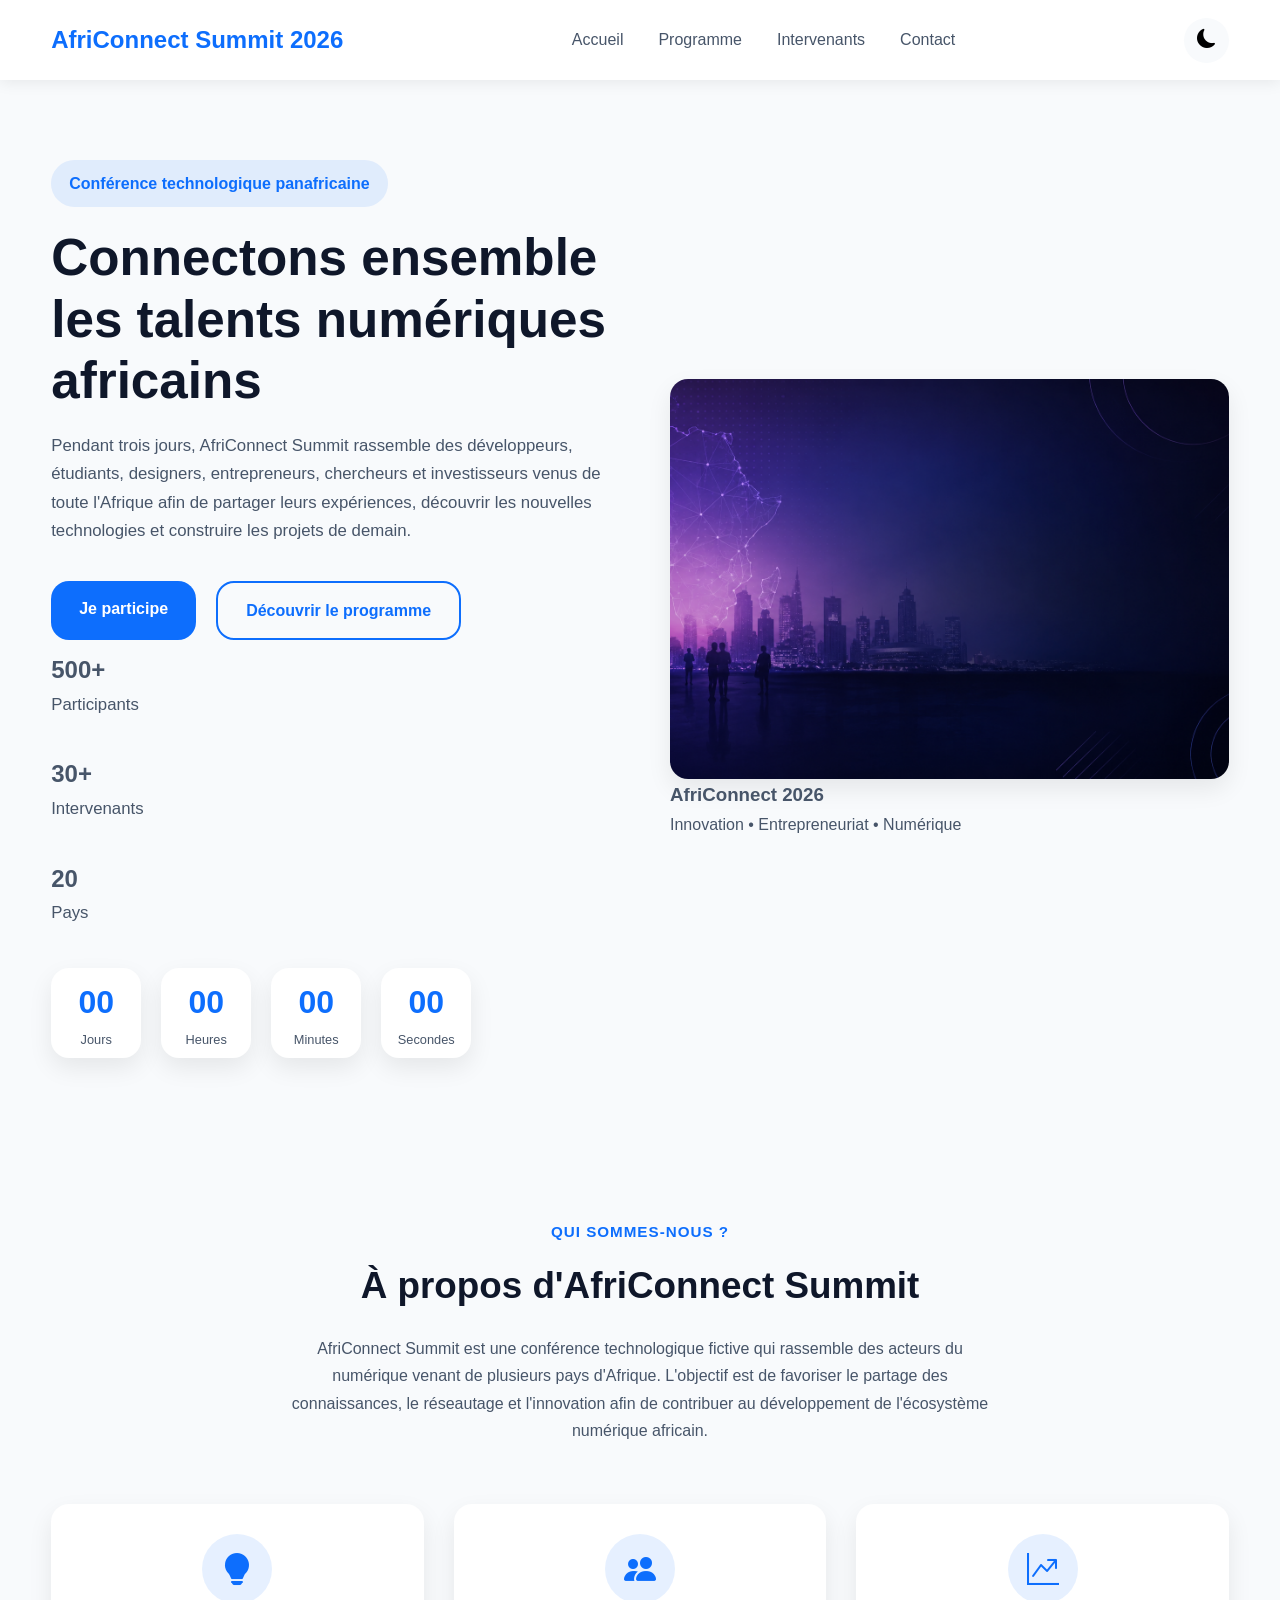
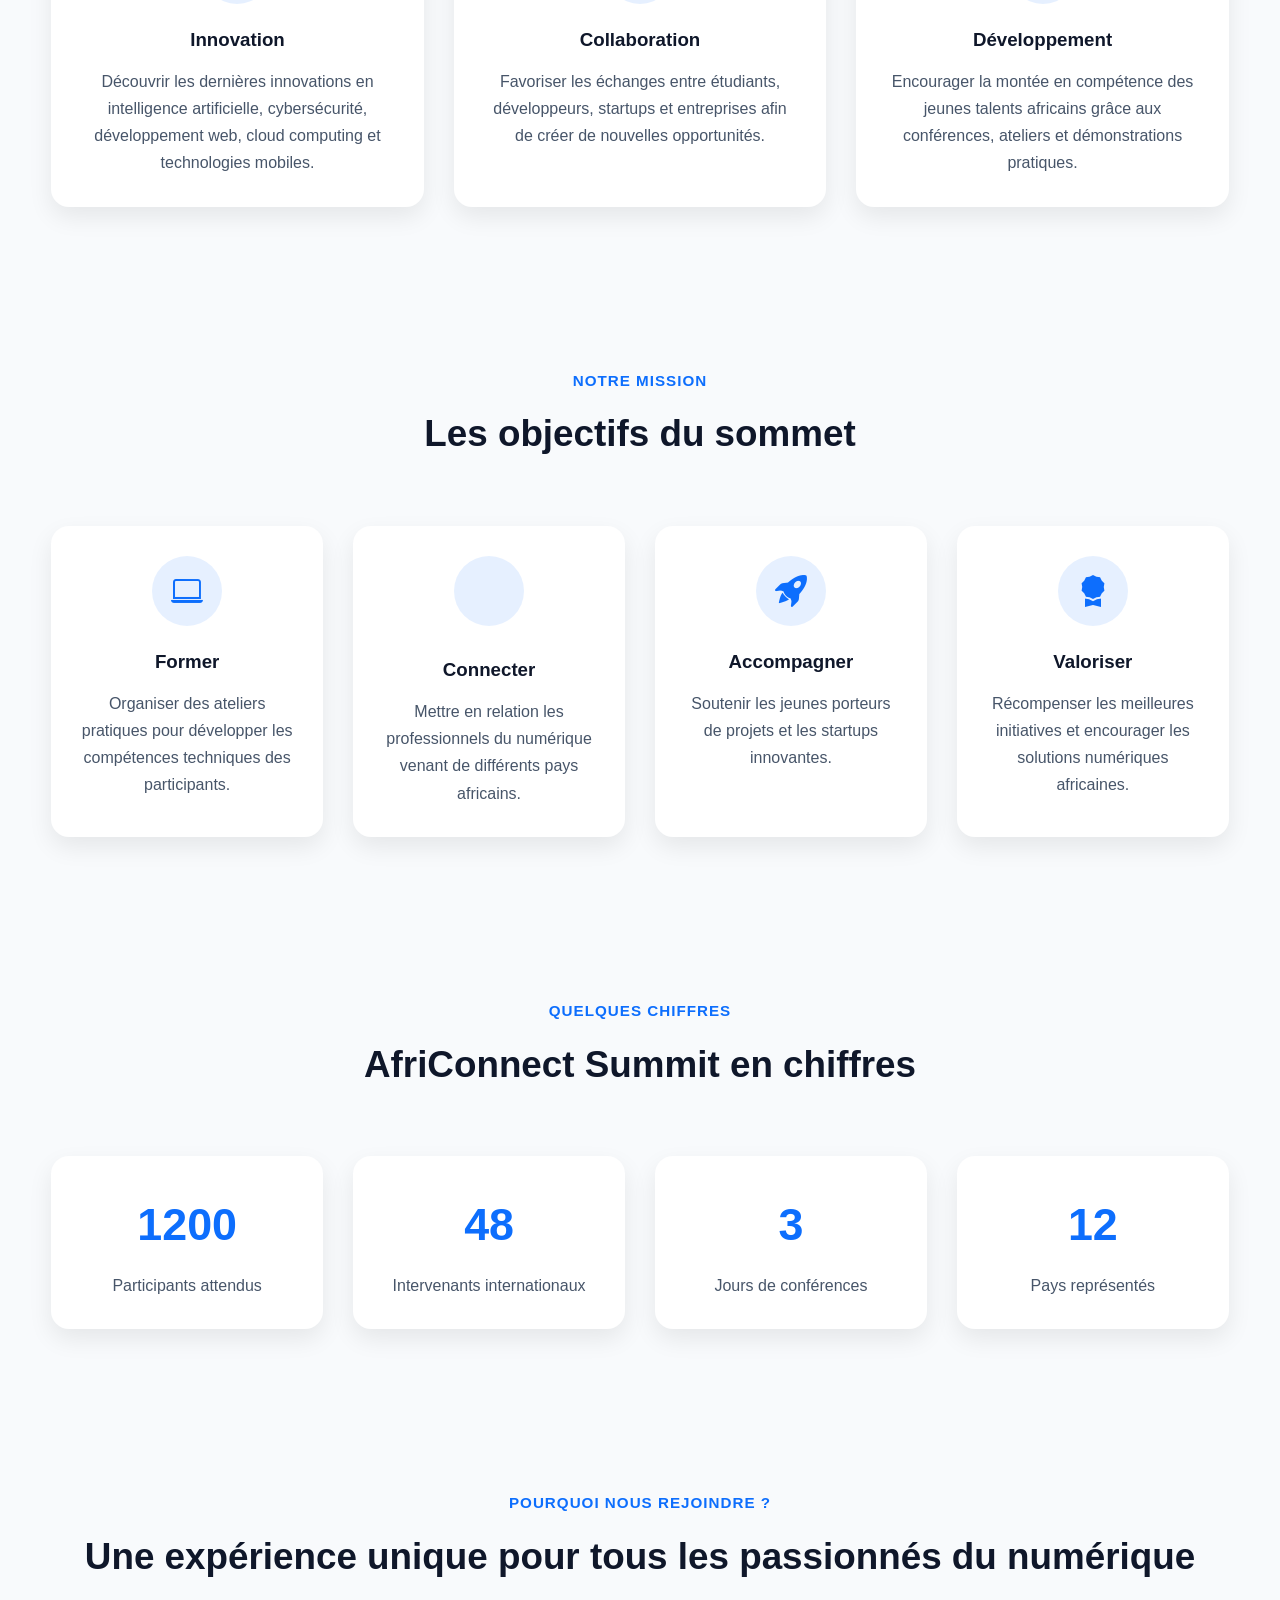
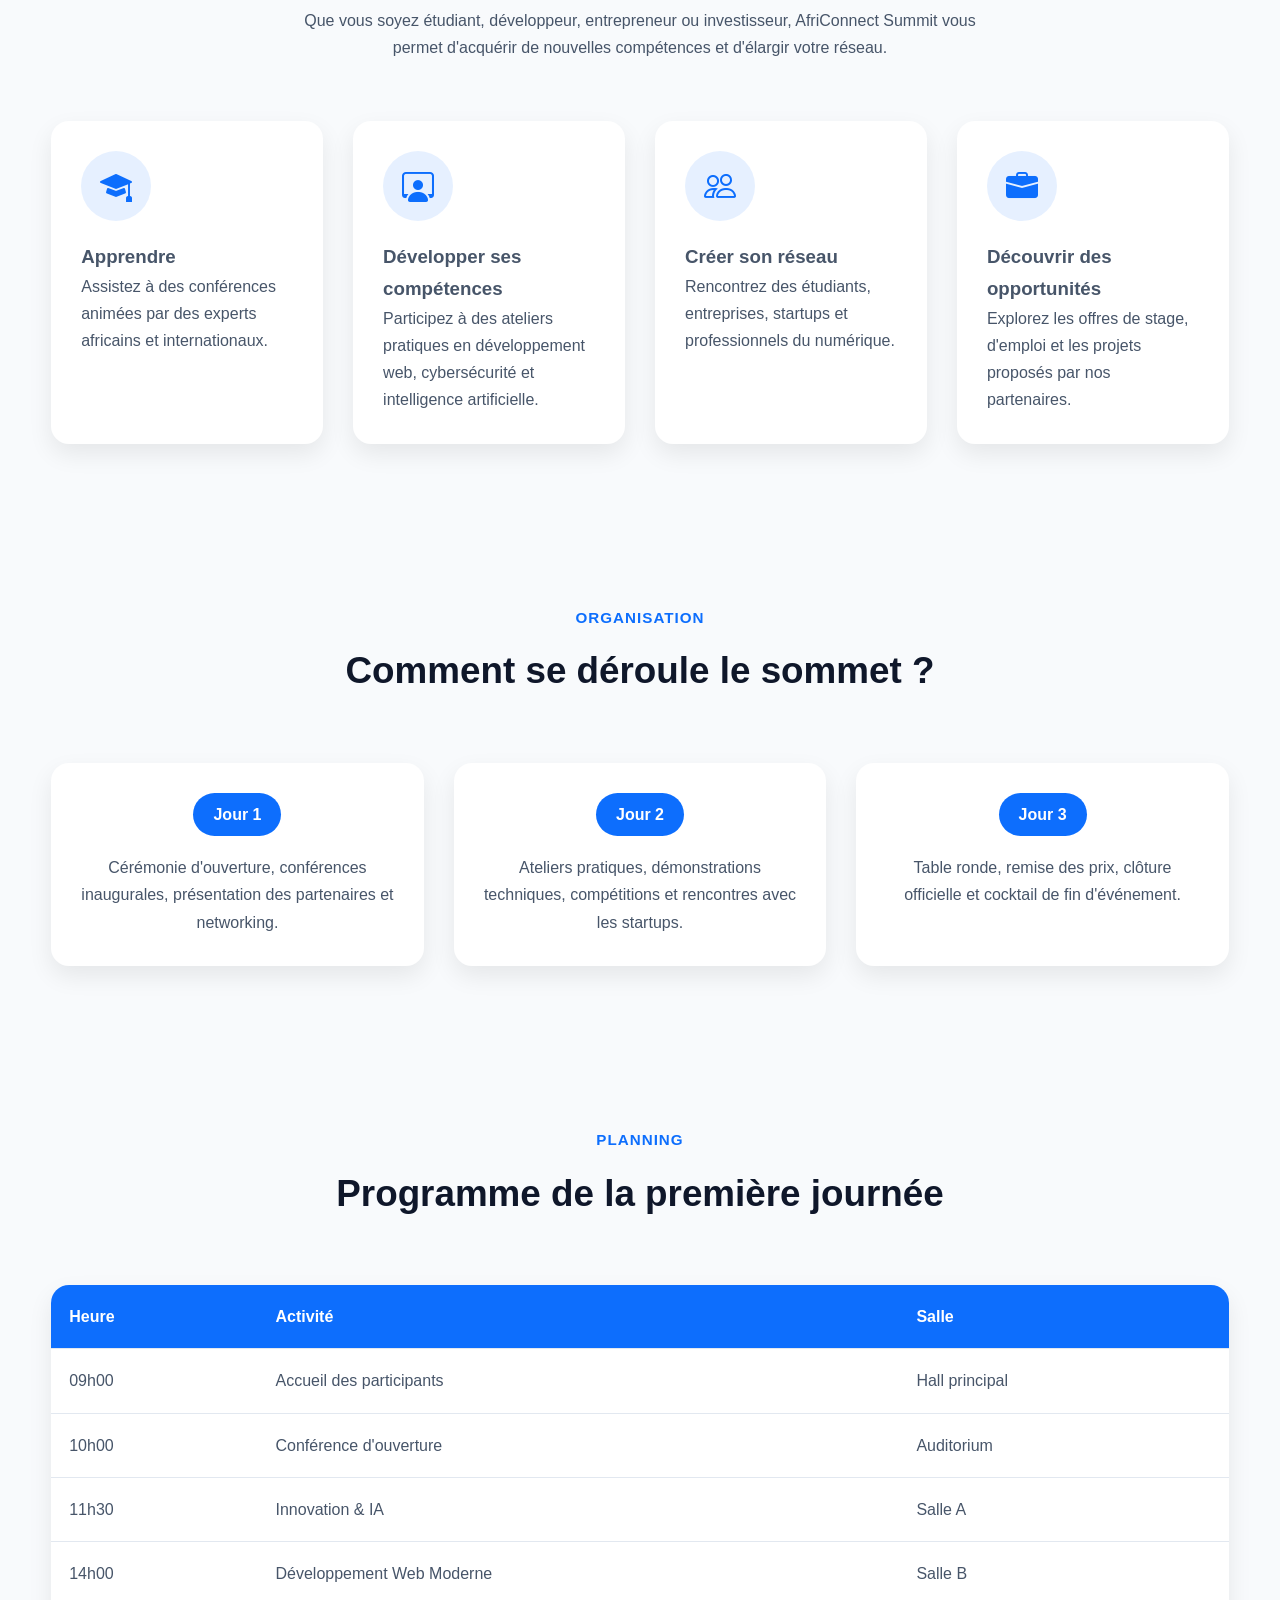
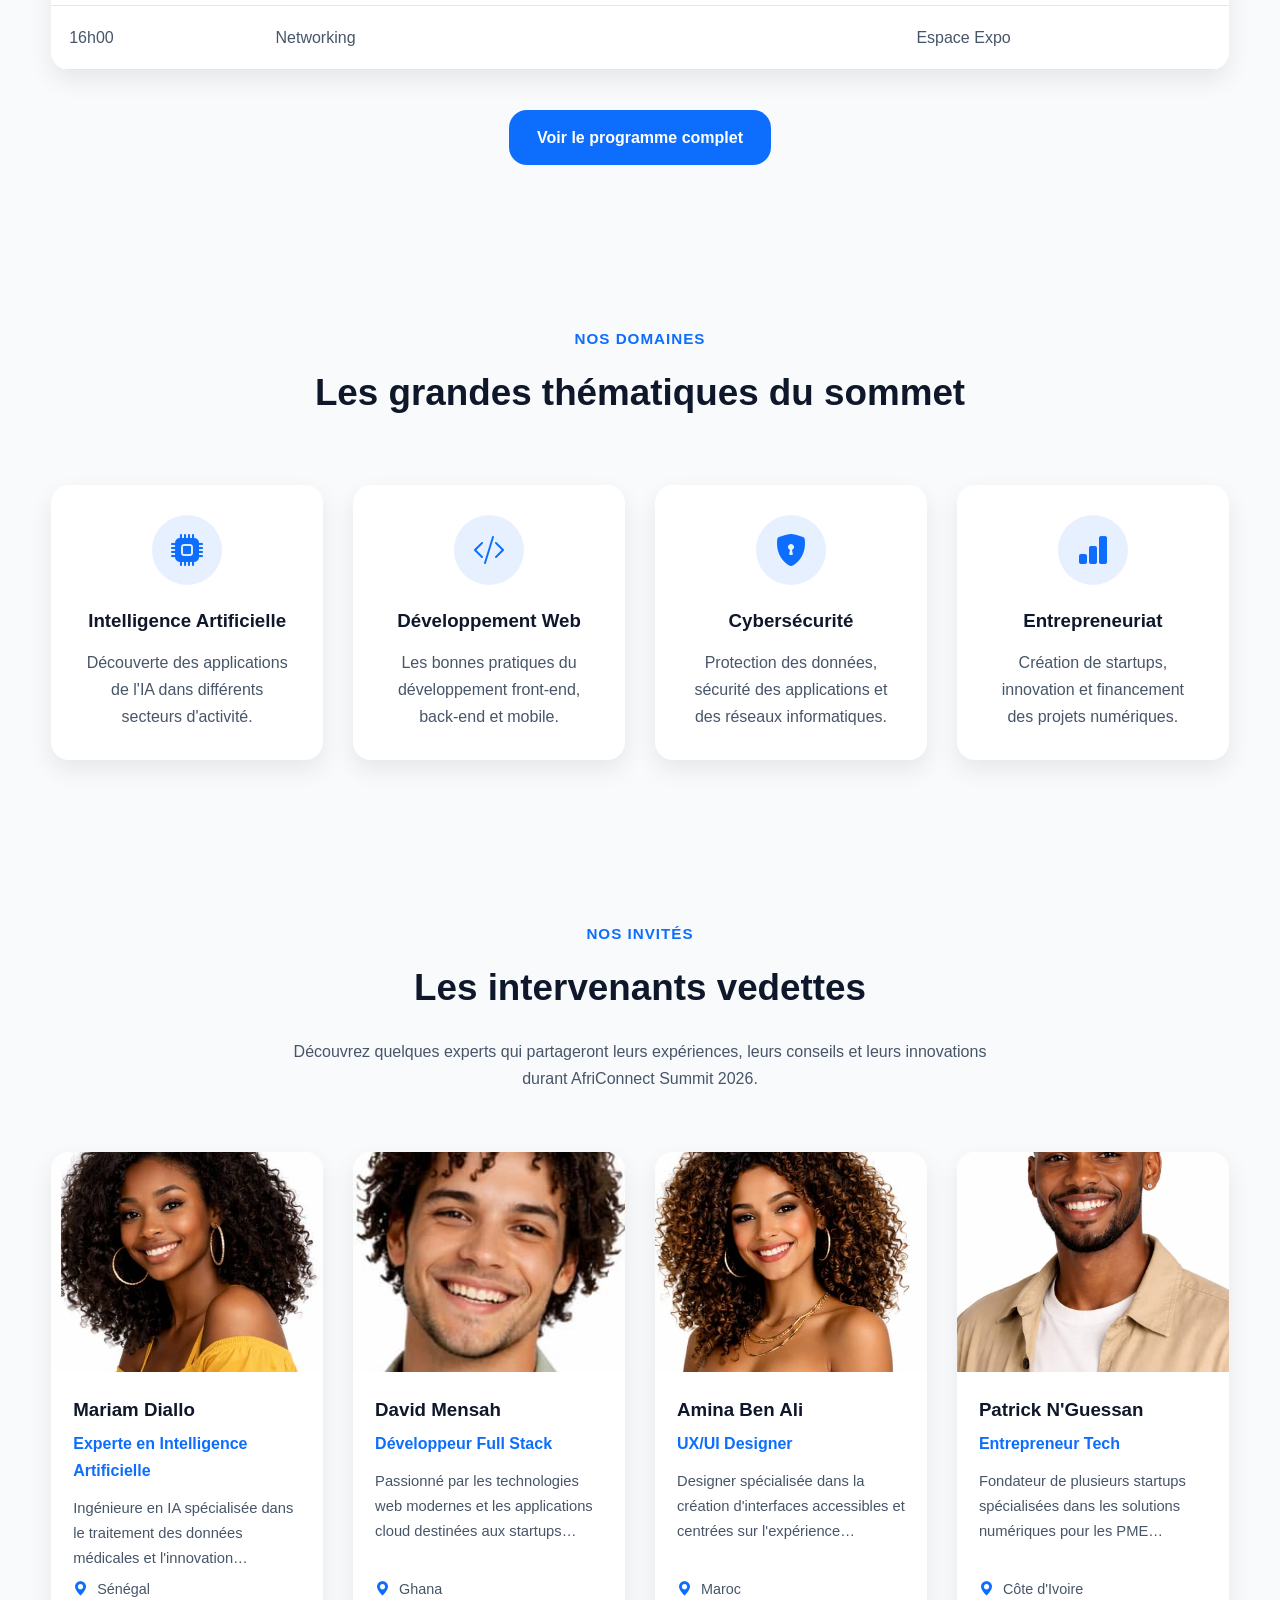
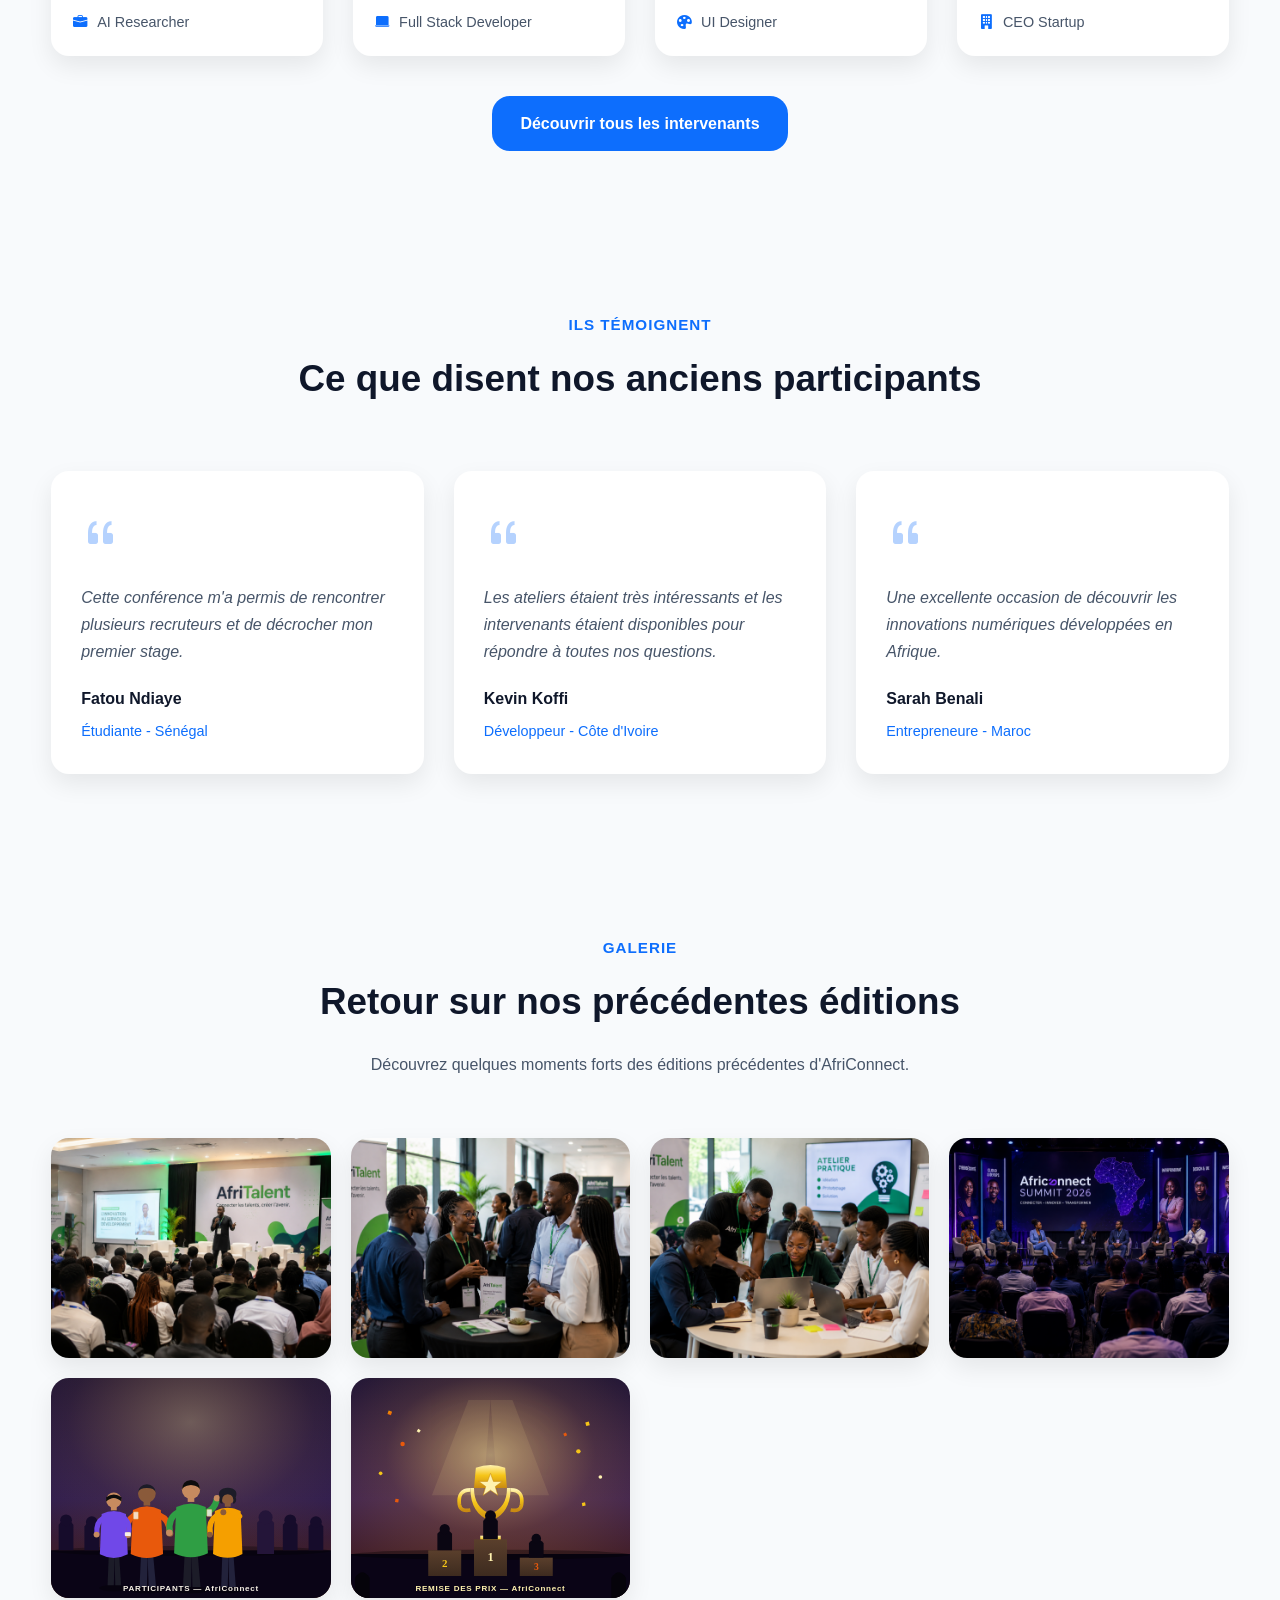
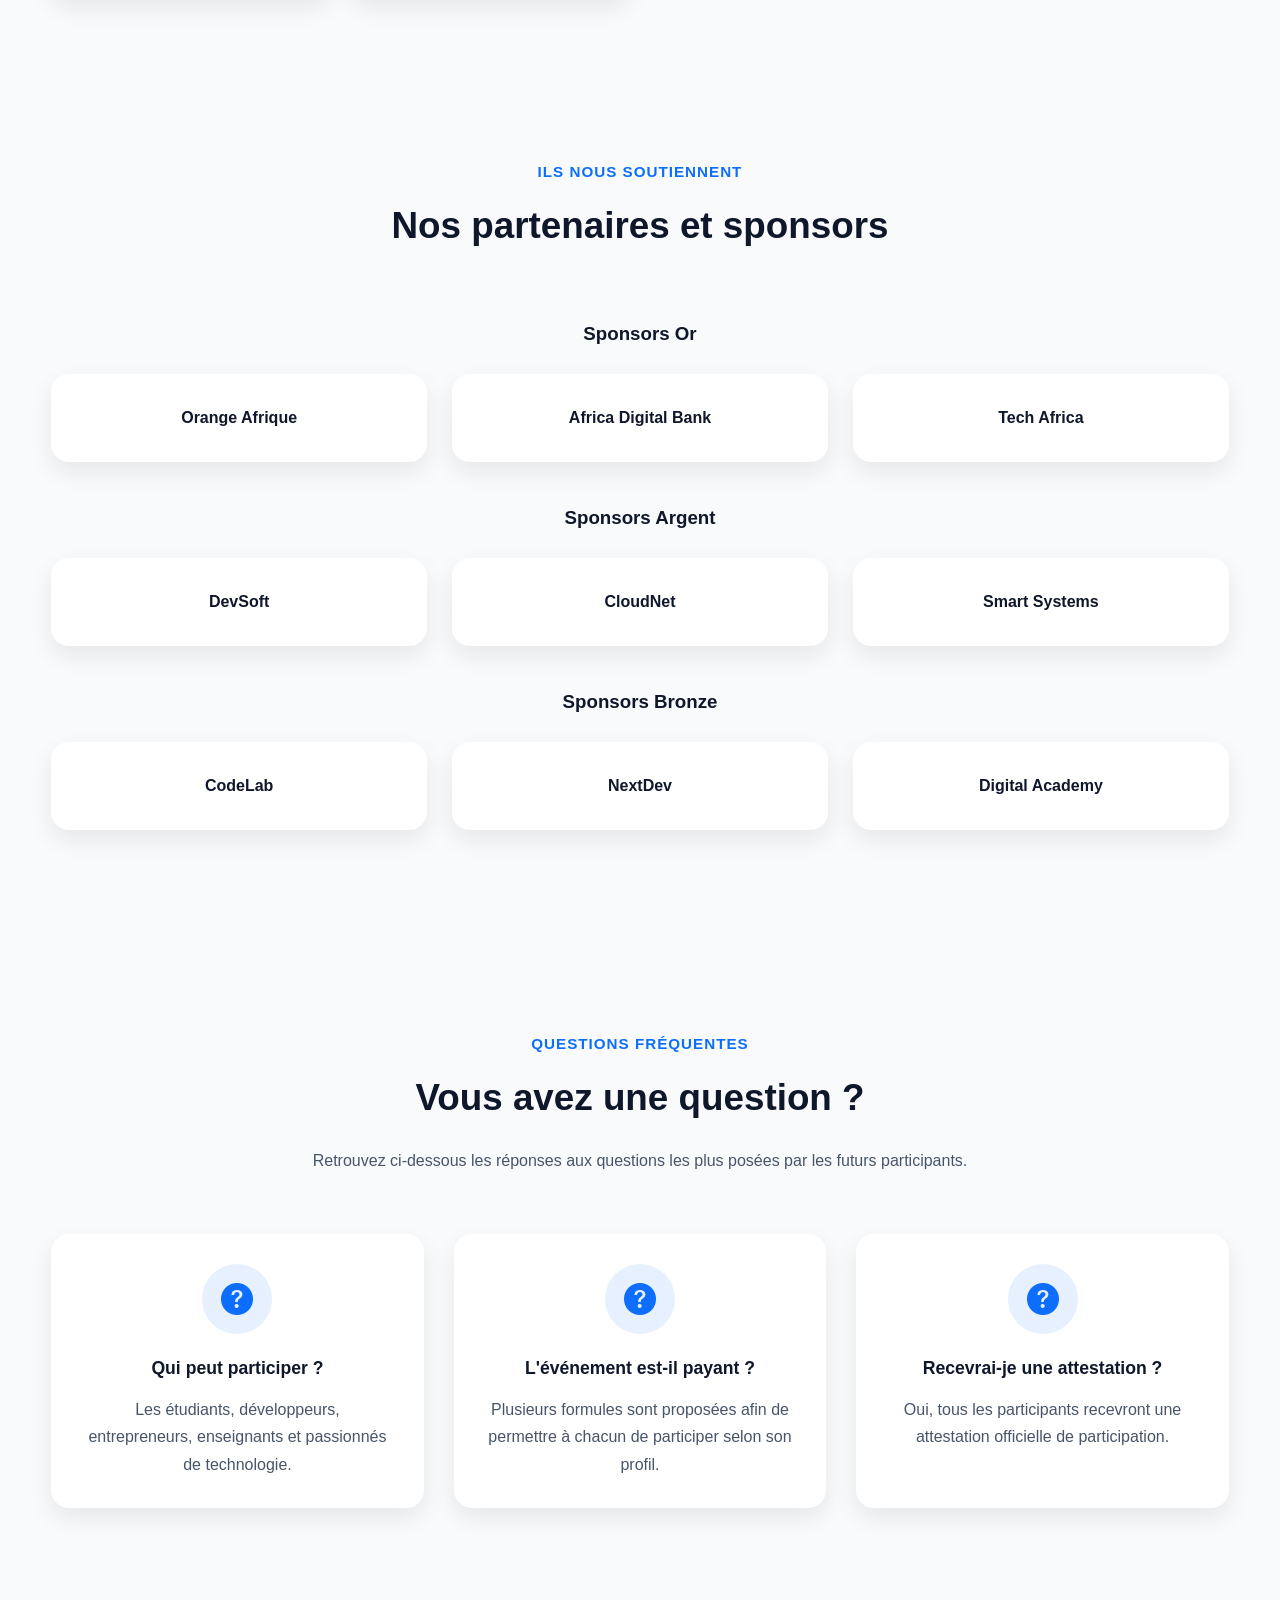
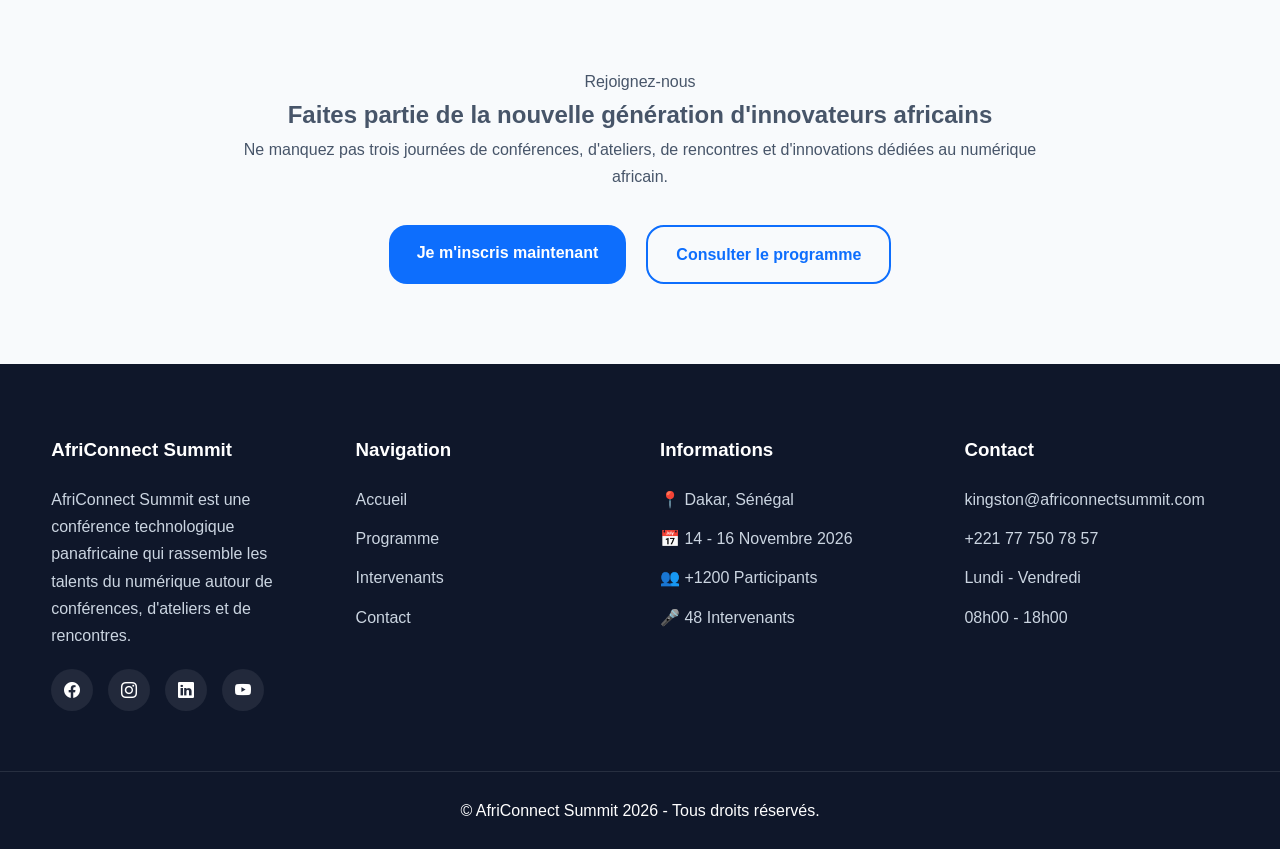
==== commit 43ceea4f: "Commit 5 : amélioration de l'interface utilisateur des principales sections" ====
--- a/index.html
+++ b/index.html
@@ -123,6 +123,23 @@
 
                     </div>
 
+                    <div class="stats">
+                        <div class="stat-item">
+                            <h2>500+</h2>
+                            <p>Participants</p>
+                        </div>
+
+                        <div class="stat-item">
+                            <h2>30+</h2>
+                            <p>Intervenants</p>
+                        </div>
+
+                        <div class="stat-item">
+                            <h2>20</h2>
+                            <p>Pays</p>
+                        </div>
+                    </div>
+
 
                     <div class="countdown">
 
@@ -165,12 +182,13 @@
                 <div class="hero-image">
 
                     <img
-                        src="images/INDEX.png"
-                        alt="Participants assistant à une conférence technologique en Afrique">
-
-                </div>
-
-            </div>
+                        src="images/INDEX.png" alt="Participants assistant à une conférence technologique en Afrique">
+                    
+                    <div class="hero-card">
+                        <h3>AfriConnect 2026</h3>
+                        <p>Innovation • Entrepreneuriat • Numérique</p>
+                    </div>
+                </div>
 
         </section>
     
@@ -691,7 +709,7 @@
 
                     <article class="speaker-card">
 
-                        <img src="images/speaker1.jpg" alt="Mariam Diallo">
+                        <img src="images/im5.jpeg" alt="Mariam Diallo">
 
                         <div class="speaker-content">
 
@@ -718,7 +736,7 @@
 
                     <article class="speaker-card">
 
-                        <img src="images/speaker2.jpg" alt="David Mensah">
+                        <img src="images/im2.jpeg" alt="David Mensah">
 
                         <div class="speaker-content">
 
@@ -745,7 +763,7 @@
 
                     <article class="speaker-card">
 
-                        <img src="images/speaker3.jpg" alt="Amina Ben Ali">
+                        <img src="images/im6.jpeg" alt="Amina Ben Ali">
 
                         <div class="speaker-content">
 
@@ -879,7 +897,7 @@
 
         </section>
 
-        <section id="gallery">
+        <section id="galerie">
 
             <div class="container">
 
@@ -887,18 +905,40 @@
 
                     <span>Galerie</span>
 
-                    <h2>Retour sur les précédentes éditions</h2>
+                    <h2>Retour sur nos précédentes éditions</h2>
+
+                    <p>
+                        Découvrez quelques moments forts des éditions précédentes
+                        d'AfriConnect.
+                    </p>
 
                 </div>
 
                 <div class="gallery-grid">
 
-                    <img src="images/conference moderne.png" alt="Conférence">
-                    <img src="images/networking.png" alt="Networking">
-                    <img src="images/pratique.png" alt="Atelier pratique">
-                    <img src="images/intervenants.png" alt="Intervenant">
-                    <img src="images/gallery5.jpg" alt="Participants">
-                    <img src="images/gallery6.jpg" alt="Village Startup">
+                    <div class="gallery-card">
+                        <img src="images/conference moderne.png" alt="Conférence">
+                    </div>
+
+                    <div class="gallery-card">
+                        <img src="images/networking.png" alt="Networking">
+                    </div>
+
+                    <div class="gallery-card">
+                        <img src="images/pratique.png" alt="Atelier pratique">
+                    </div>
+
+                    <div class="gallery-card">
+                        <img src="images/intervenant.png" alt="Intervenant">
+                    </div>
+
+                    <div class="gallery-card">
+                        <img src="images/gallery5.svg" alt="Participants">
+                    </div>
+
+                    <div class="gallery-card">
+                        <img src="images/gallery6.svg" alt="Remise des prix">
+                    </div>
 
                 </div>
 
--- a/css/style.css
+++ b/css/style.css
@@ -1131,12 +1131,30 @@
 
 /* UTILITAIRES */
 
-.text-center { text-align: center; }
-.mt-2 { margin-top: 20px; }
-.mt-3 { margin-top: 30px; }
-.mt-4 { margin-top: 40px; }
-.mb-2 { margin-bottom: 20px; }
-.mb-3 { margin-bottom: 30px; }
-.mb-4 { margin-bottom: 40px; }
-.hidden { display: none; }
-.show { display: block; }+.text-center {
+     text-align: center;
+     }
+.mt-2 { 
+    margin-top: 20px;
+ }
+.mt-3 {
+     margin-top: 30px; 
+    }
+.mt-4 {
+     margin-top: 40px; 
+    }
+.mb-2 { 
+    margin-bottom: 20px;
+ }
+.mb-3 {
+     margin-bottom: 30px; 
+    }
+.mb-4 { 
+    margin-bottom: 40px; 
+}
+.hidden { 
+    display: none; 
+}
+.show {
+     display: block;
+     }
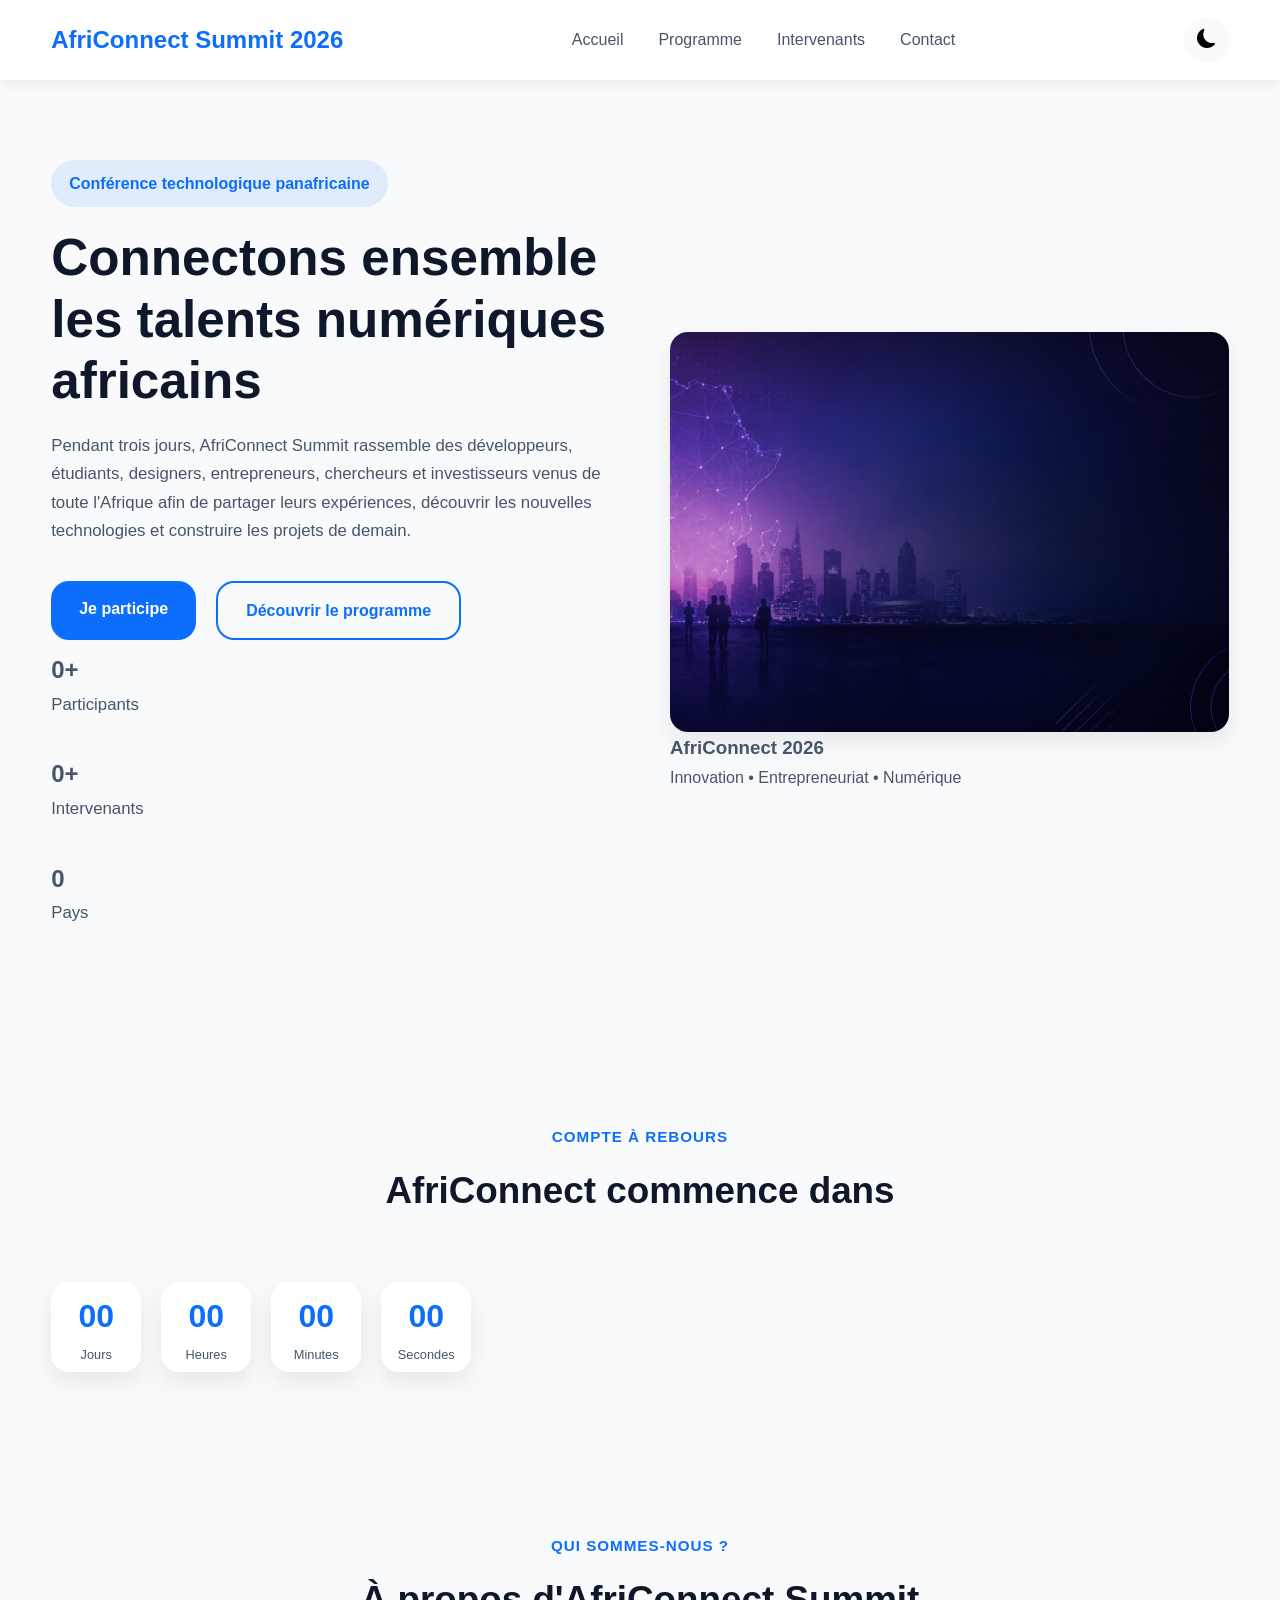
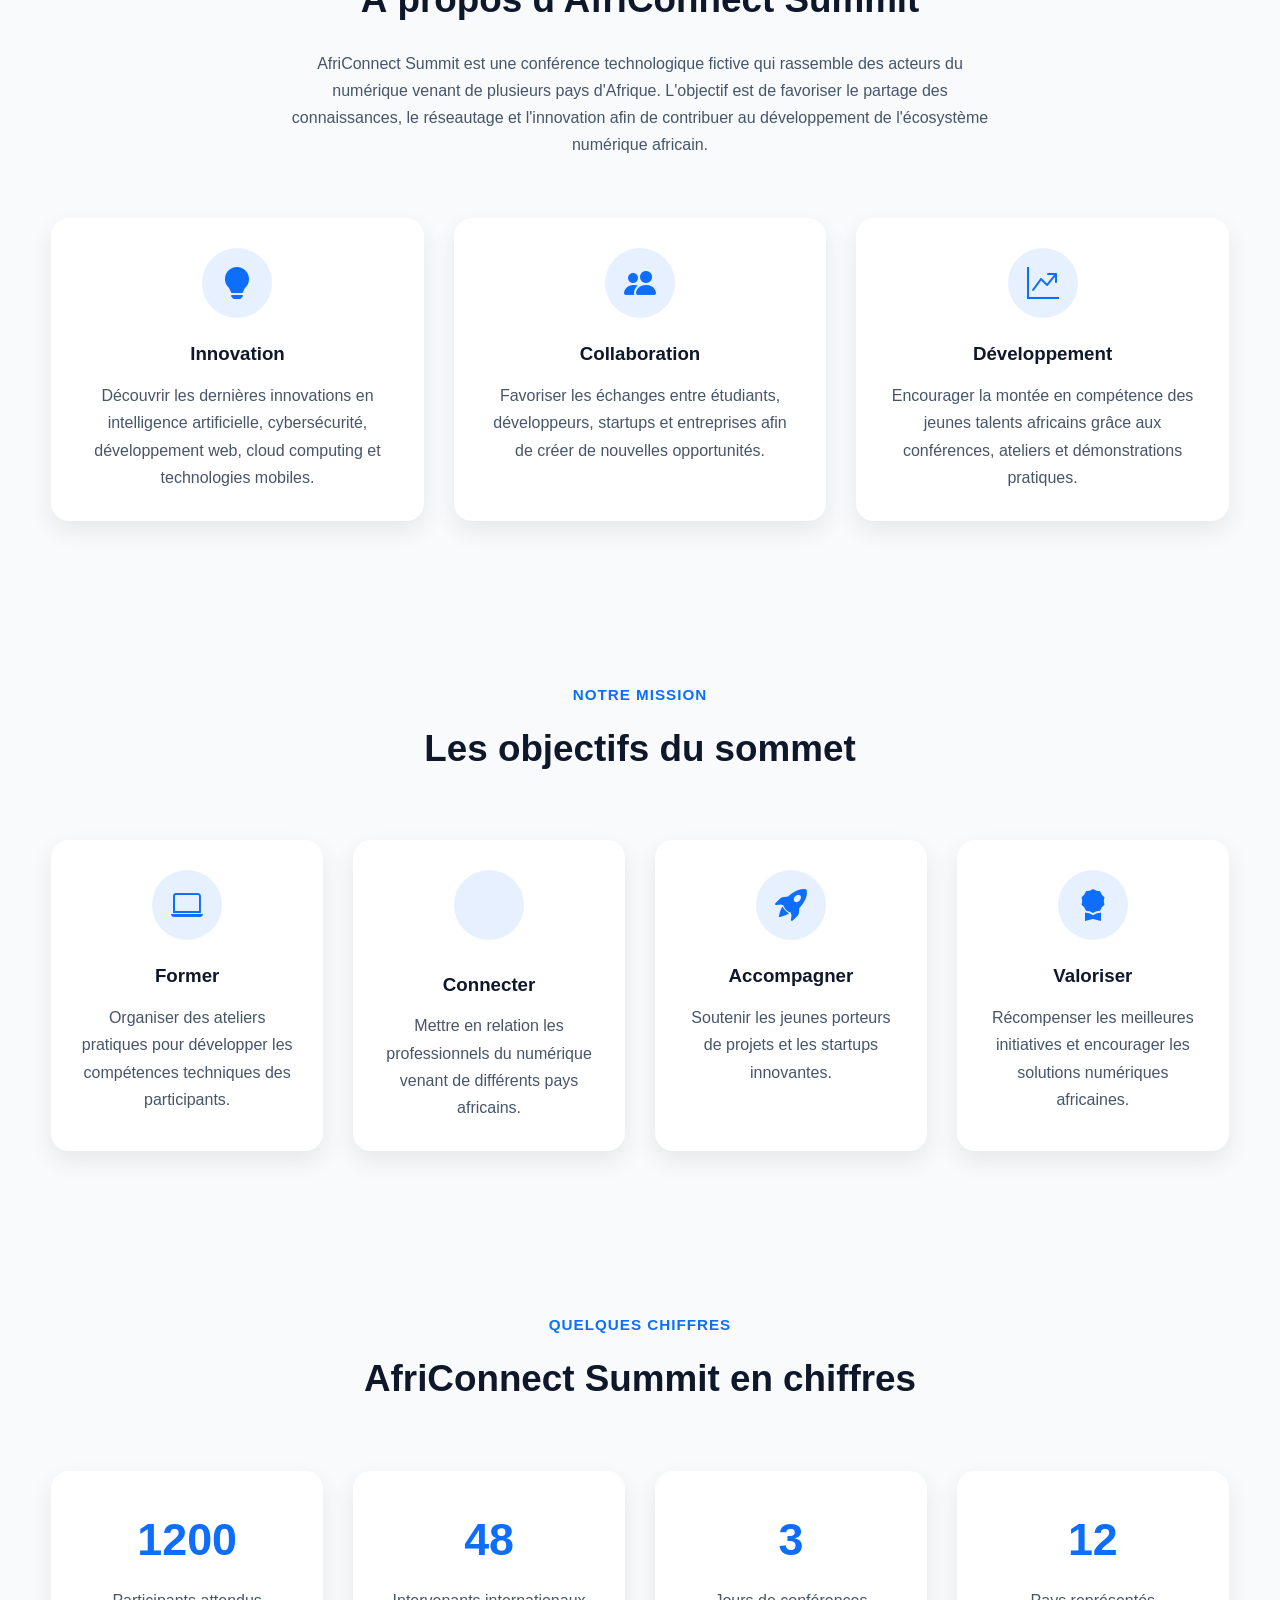
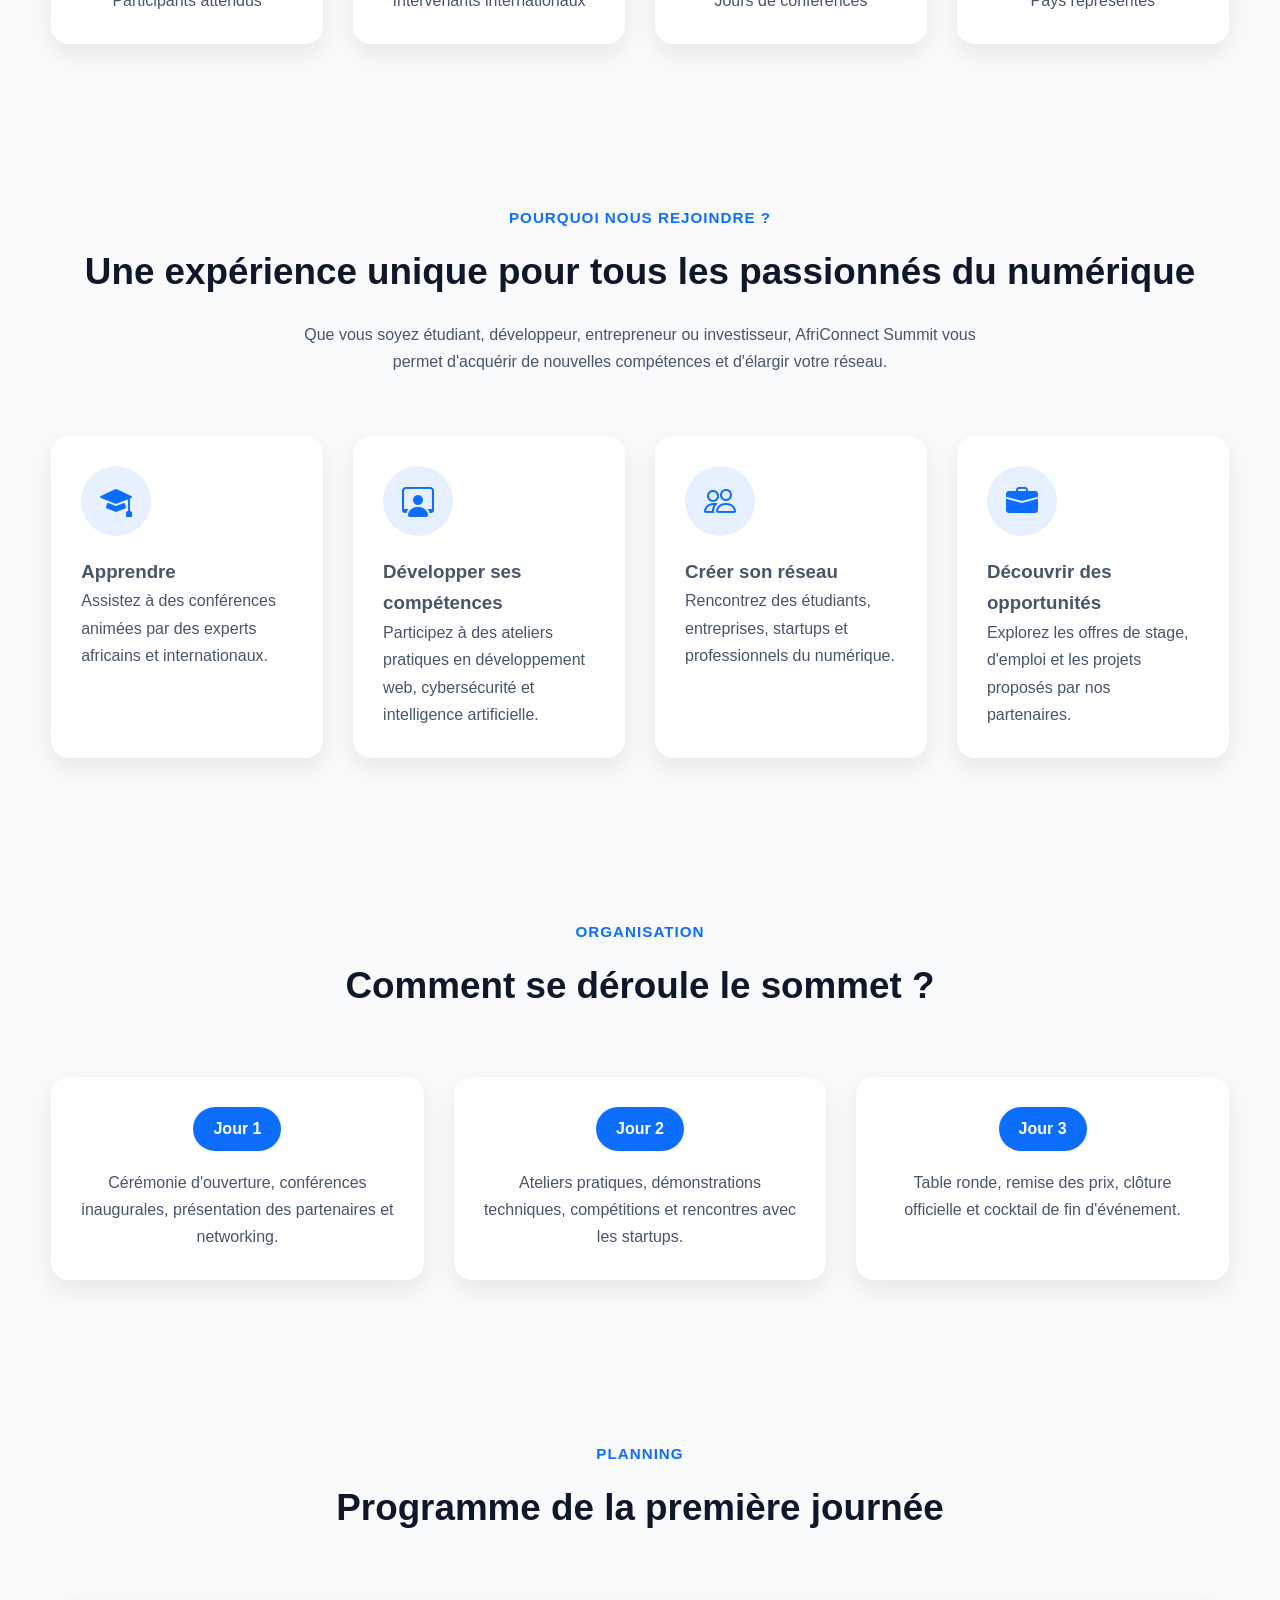
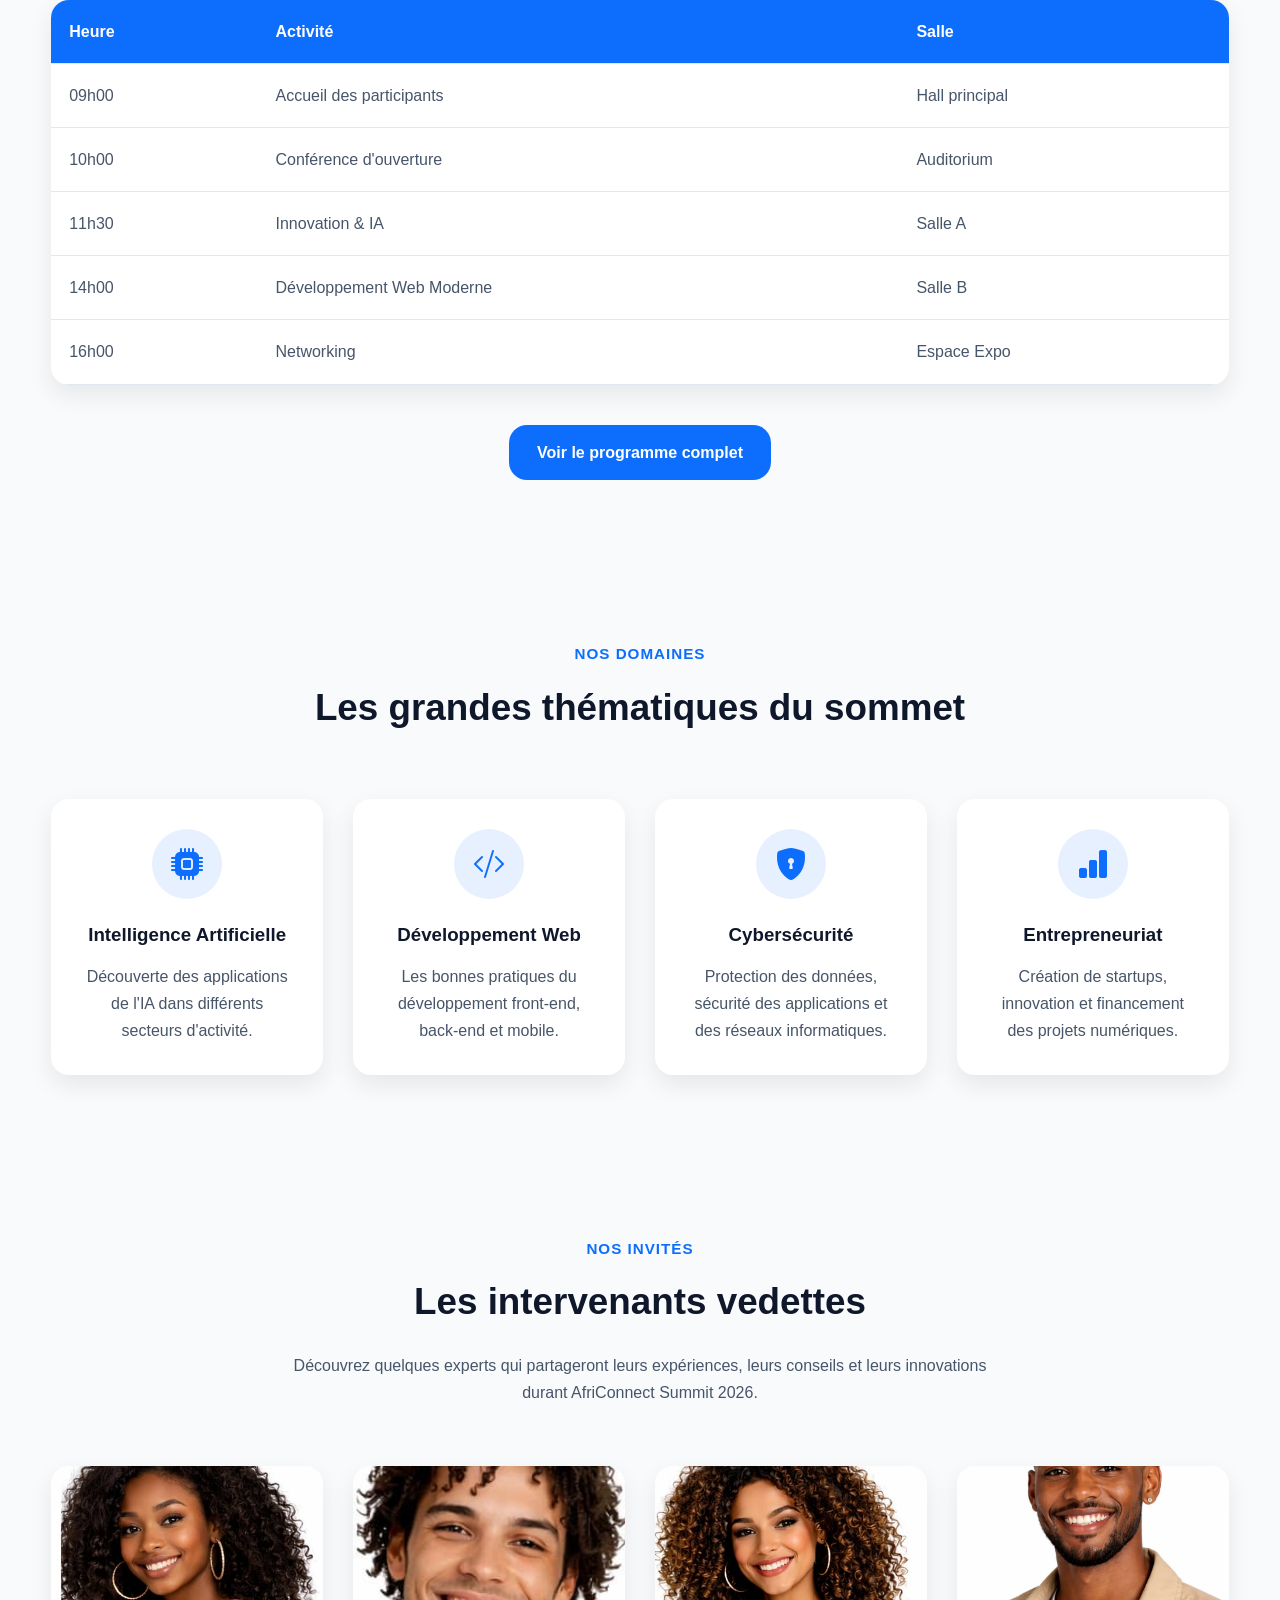
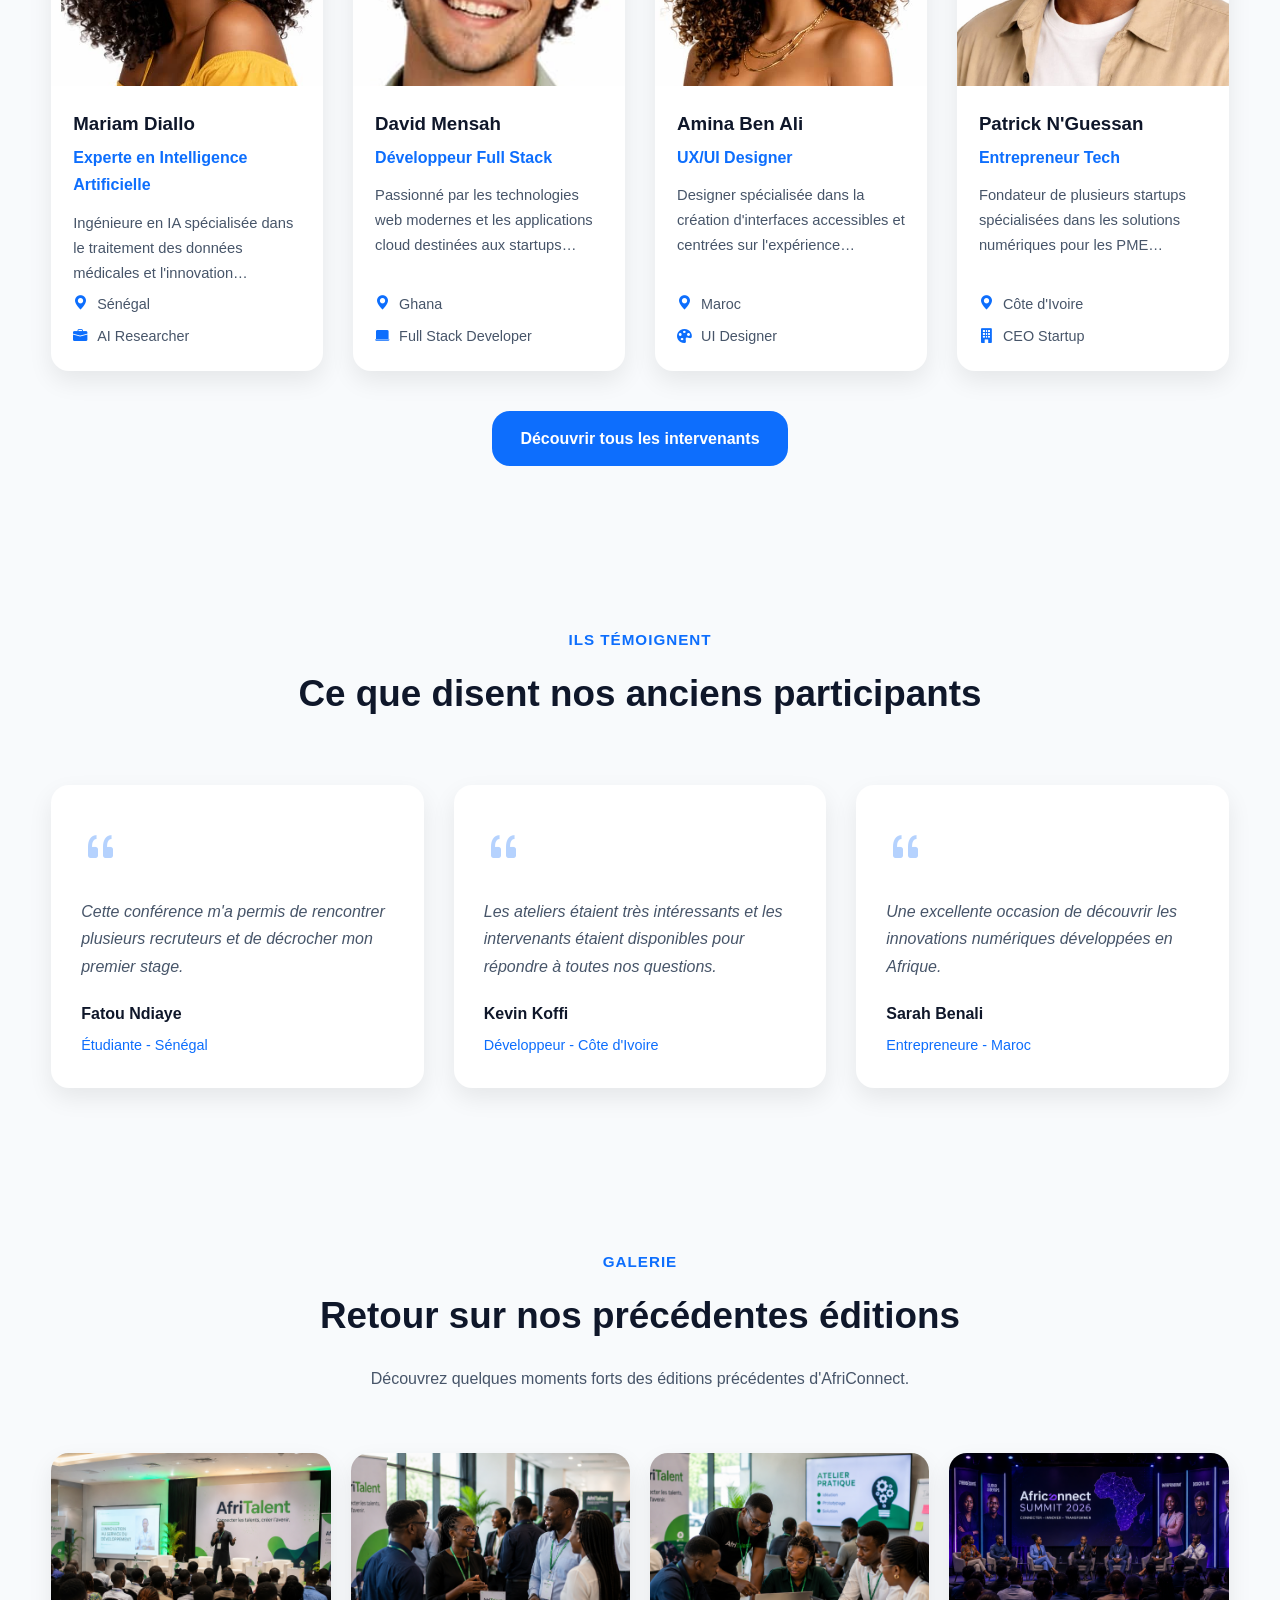
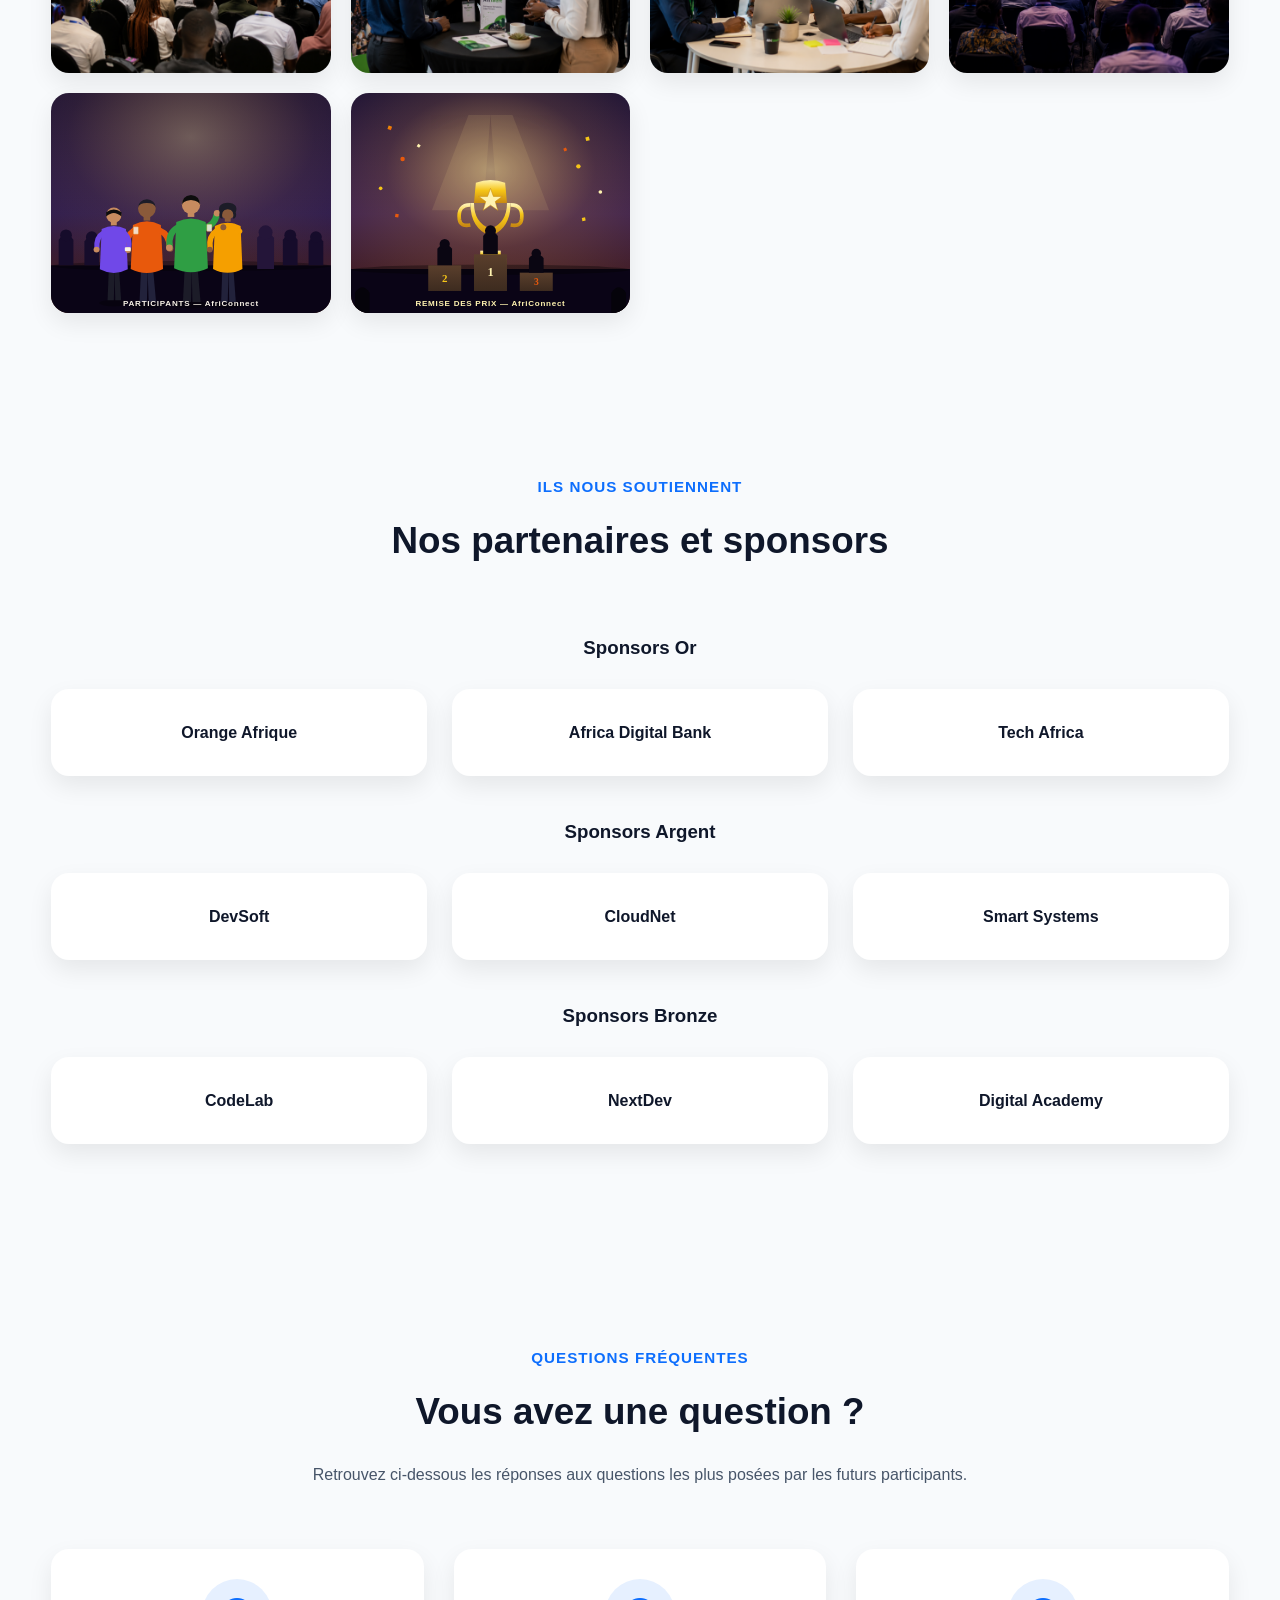
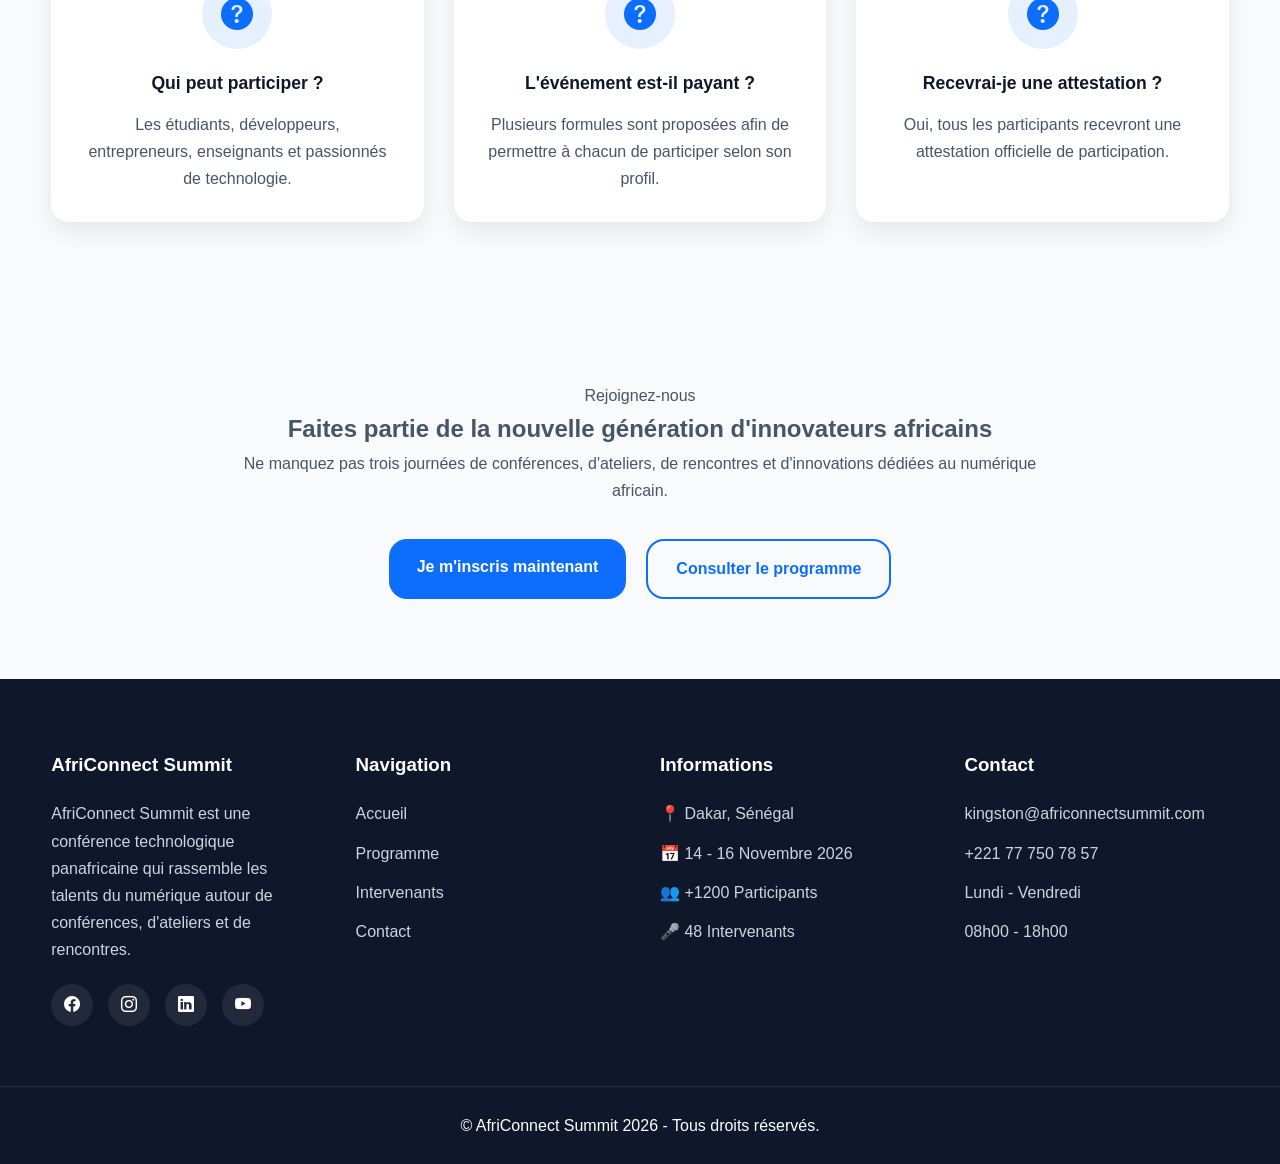
==== commit b09dafc1: "Commit 6 : validation du formulaire, compte à rebours et compteurs animés" ====
--- a/index.html
+++ b/index.html
@@ -21,6 +21,12 @@
 </head>
 
 <body>
+
+    <div class="loader">
+
+        <div class="loader-circle"></div>
+
+    </div>
 
     <header>
 
@@ -78,7 +84,7 @@
 
     <main>
 
-        <section id="hero">
+        <section id="hero" class="fade-up">
 
             <div class="container hero-container">
 
@@ -123,59 +129,25 @@
 
                     </div>
 
-                    <div class="stats">
+                   <div class="stats">
+
                         <div class="stat-item">
-                            <h2>500+</h2>
+                            <h2><span id="participants">0</span>+</h2>
                             <p>Participants</p>
                         </div>
 
                         <div class="stat-item">
-                            <h2>30+</h2>
+                            <h2><span id="intervenants">0</span>+</h2>
                             <p>Intervenants</p>
                         </div>
 
                         <div class="stat-item">
-                            <h2>20</h2>
+                            <h2><span id="pays">0</span></h2>
                             <p>Pays</p>
                         </div>
-                    </div>
-
-
-                    <div class="countdown">
-
-                        <div class="time-box">
-
-                            <span id="jours">00</span>
-
-                            <small>Jours</small>
-
-                        </div>
-
-                        <div class="time-box">
-
-                            <span id="heures">00</span>
-
-                            <small>Heures</small>
-
-                        </div>
-
-                        <div class="time-box">
-
-                            <span id="minutes">00</span>
-
-                            <small>Minutes</small>
-
-                        </div>
-
-                        <div class="time-box">
-
-                            <span id="secondes">00</span>
-
-                            <small>Secondes</small>
-
-                        </div>
-
-                    </div>
+
+                    </div>
+
 
                 </div>
 
@@ -189,10 +161,50 @@
                         <p>Innovation • Entrepreneuriat • Numérique</p>
                     </div>
                 </div>
+            </div>
+        </section>
+
+        <section class="countdown-section">
+
+            <div class="container">
+
+                <div class="section-title">
+
+                    <span>Compte à rebours</span>
+
+                    <h2>AfriConnect commence dans</h2>
+
+                </div>
+
+                <div class="countdown">
+
+                    <div class="time-box">
+                        <span id="days">00</span>
+                        <small>Jours</small>
+                    </div>
+
+                    <div class="time-box">
+                        <span id="hours">00</span>
+                        <small>Heures</small>
+                    </div>
+
+                    <div class="time-box">
+                        <span id="minutes">00</span>
+                        <small>Minutes</small>
+                    </div>
+
+                    <div class="time-box">
+                        <span id="seconds">00</span>
+                        <small>Secondes</small>
+                    </div>
+
+                </div>
+
+            </div>
 
         </section>
     
-        <section id="about">
+        <section id="about" class="fade-up">
 
             <div class="container">
 
@@ -263,7 +275,7 @@
 
         </section>
 
-        <section id="objectifs">
+        <section id="objectifs" class="fade-up">
 
             <div class="container">
 
@@ -616,7 +628,7 @@
 
         </section>
 
-        <section id="themes">
+        <section id="themes" class="fade-up">
 
             <div class="container">
 
--- a/css/style.css
+++ b/css/style.css
@@ -1157,4 +1157,19 @@
 }
 .show {
      display: block;
-     }+}
+
+.error{
+    color:#dc3545;
+    font-size:.9rem;
+    margin-top:6px;
+    display:block;
+}
+
+.success{
+    color:#198754;
+    font-size:1rem;
+    font-weight:bold;
+    margin-top:20px;
+    text-align:center;
+}
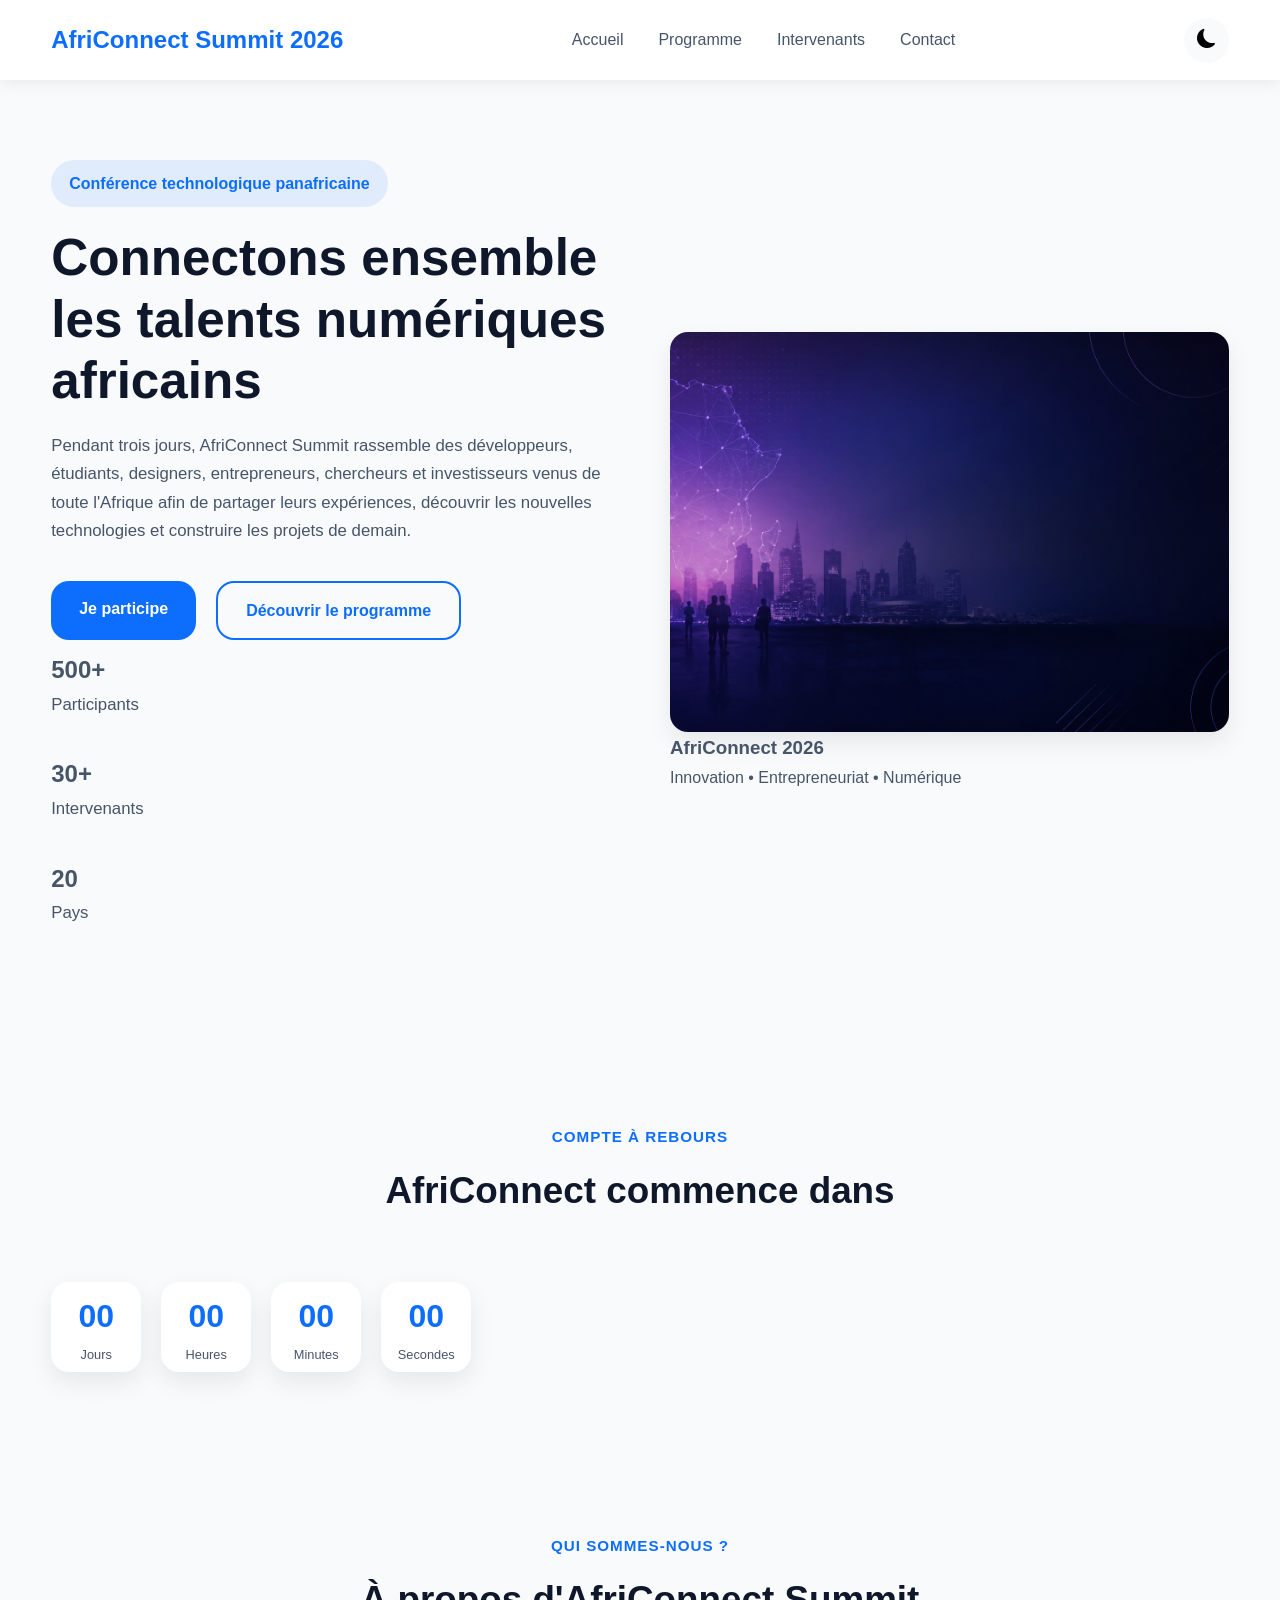
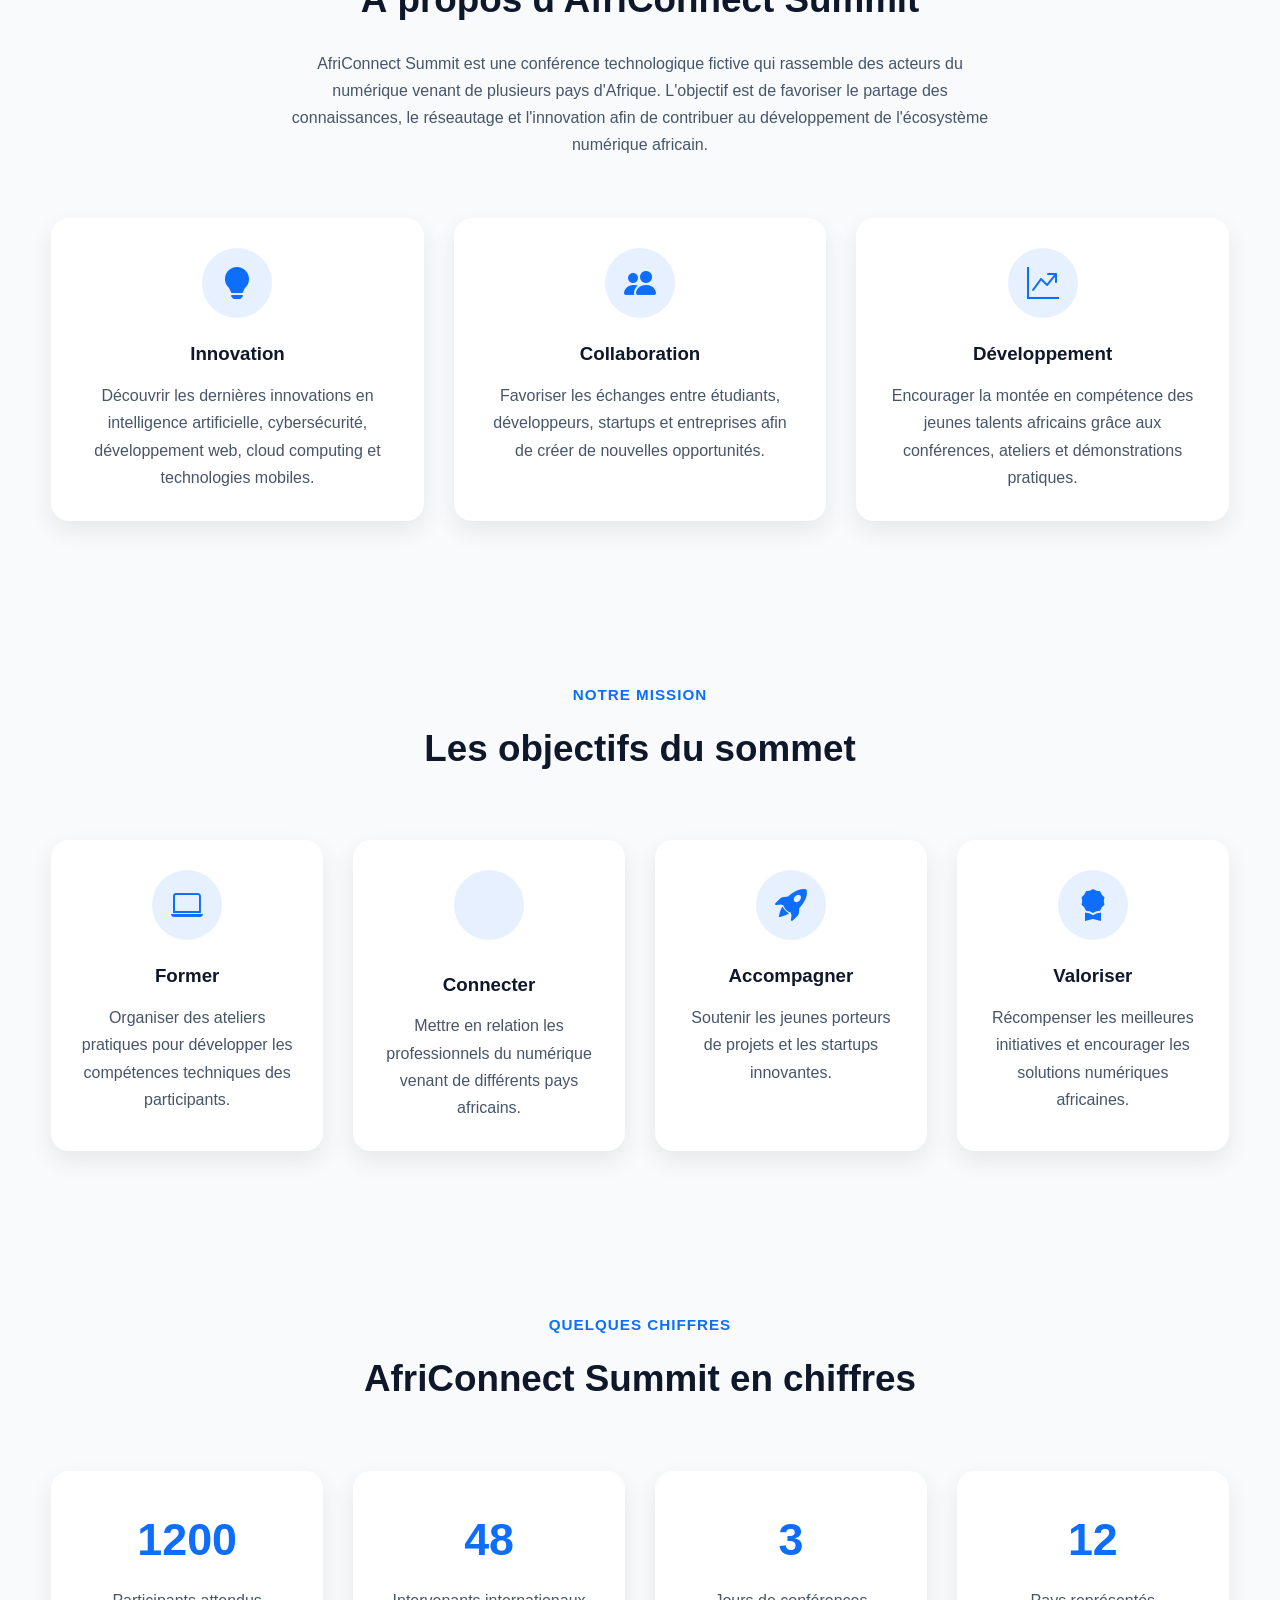
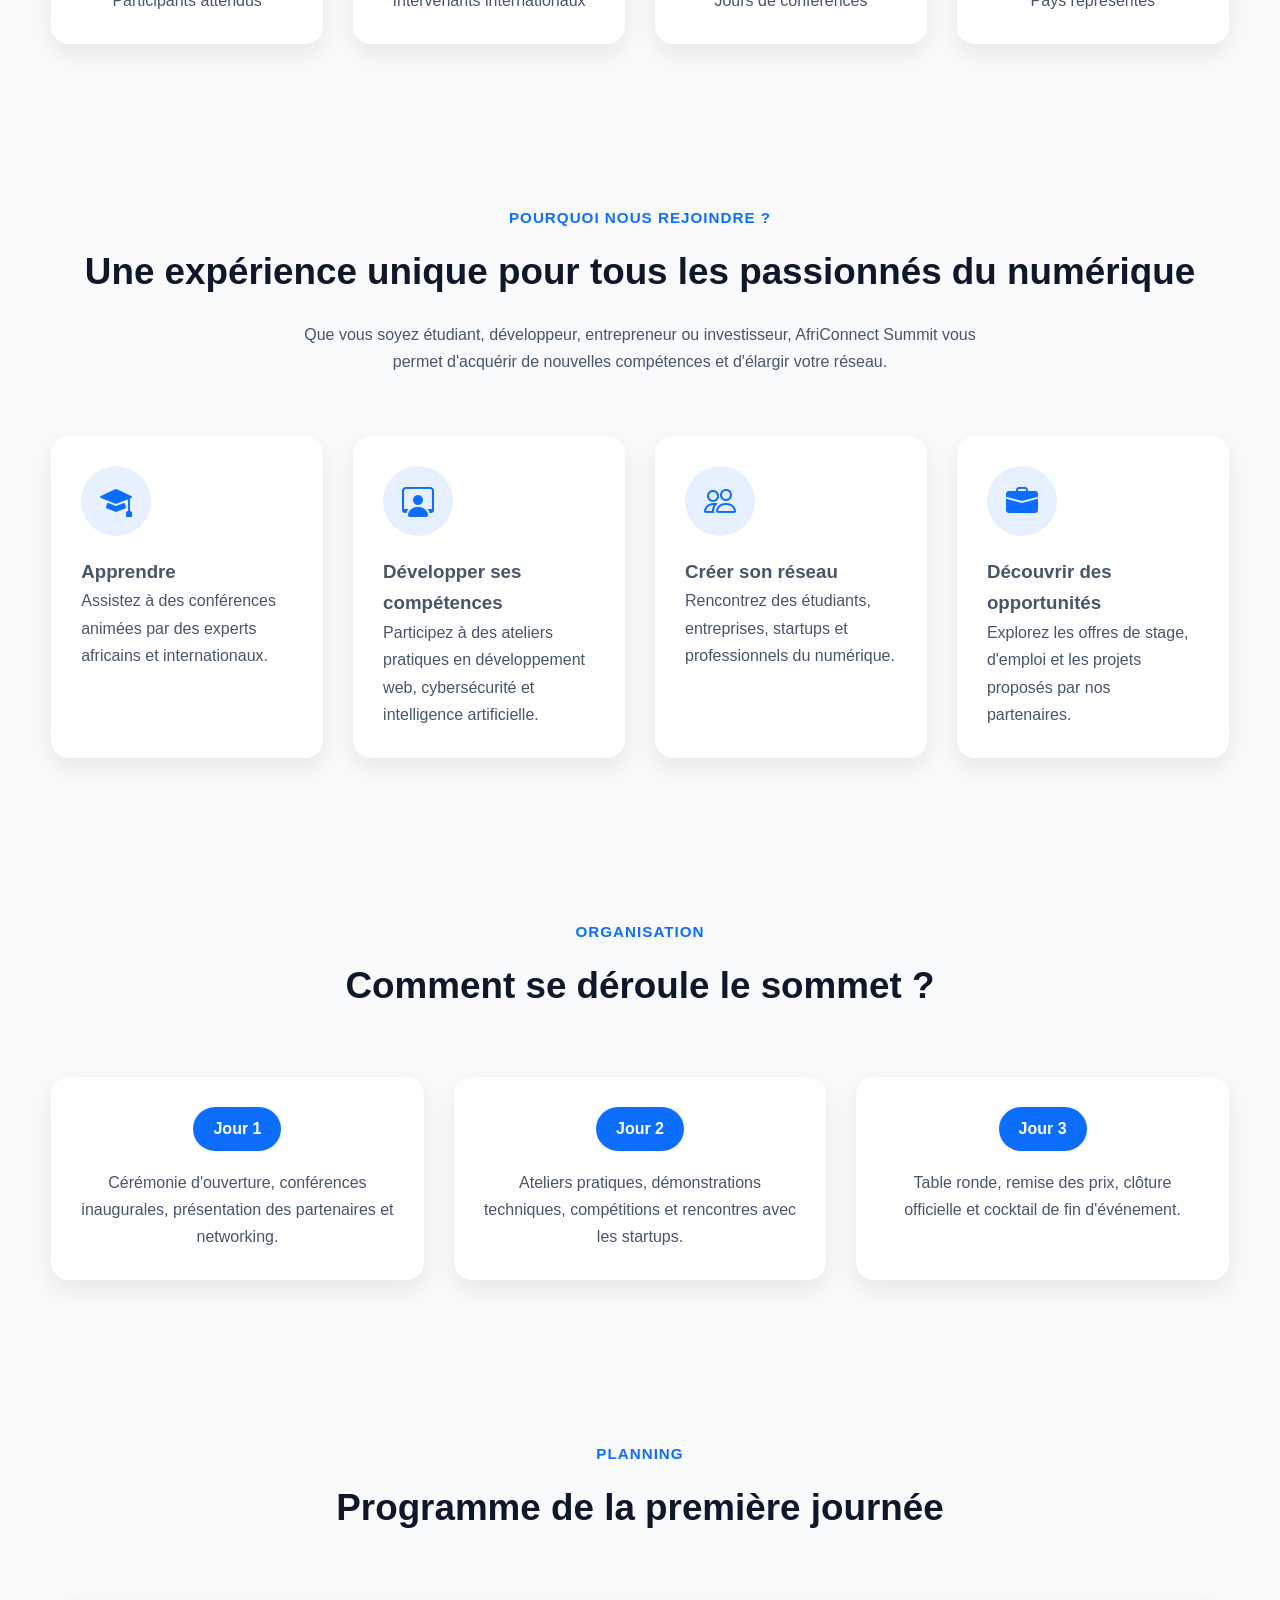
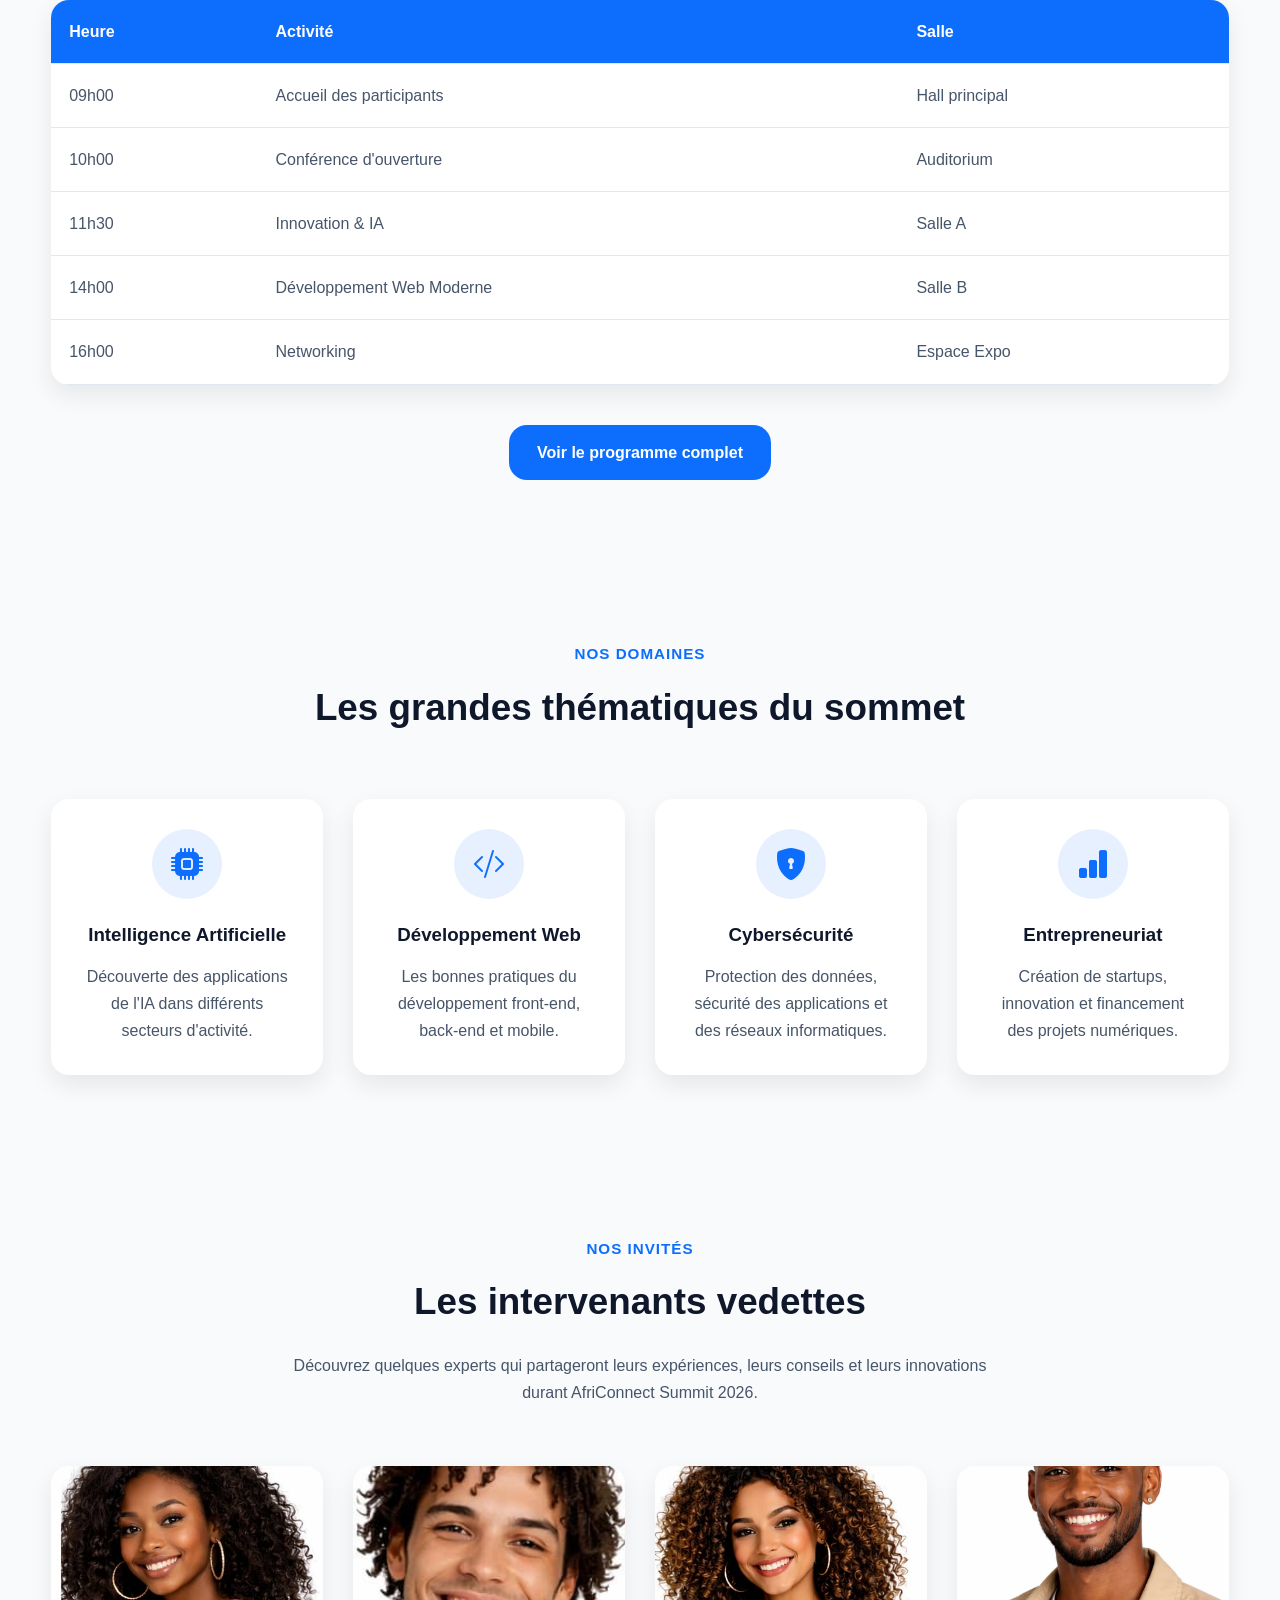
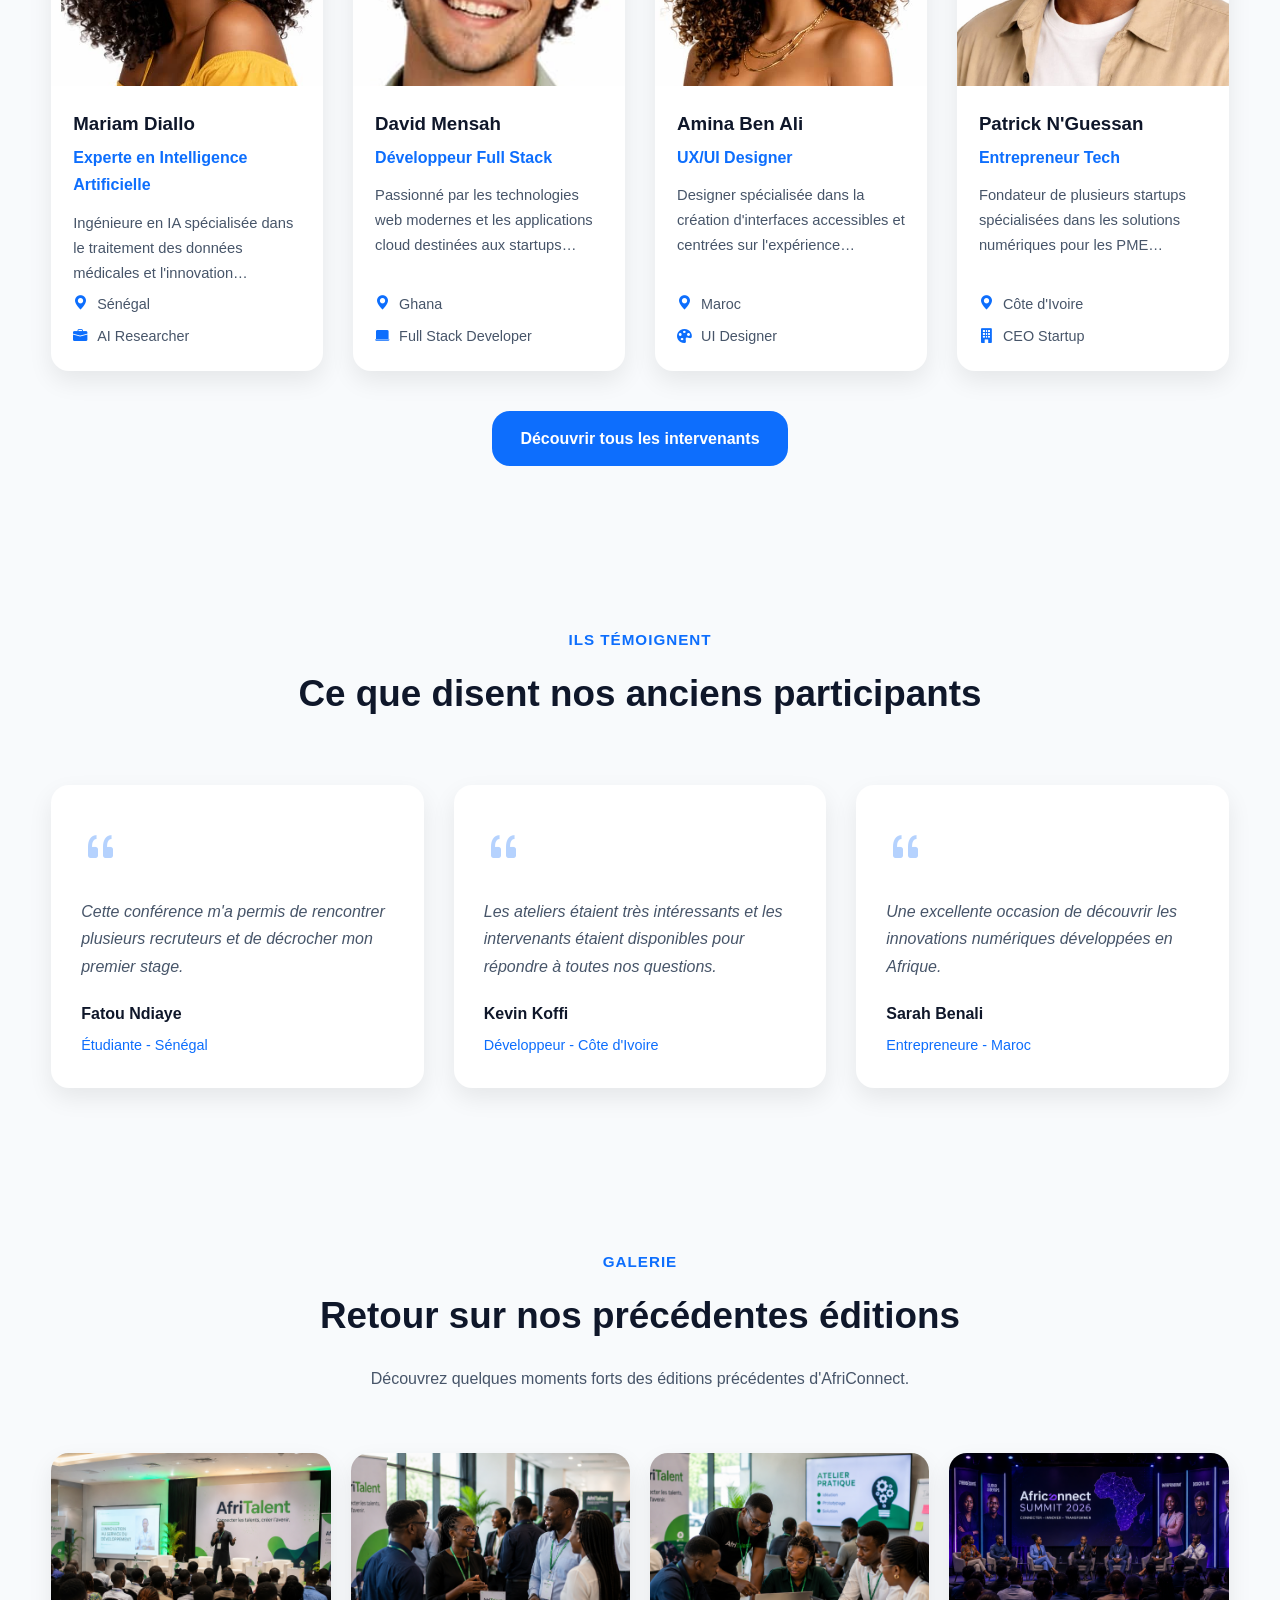
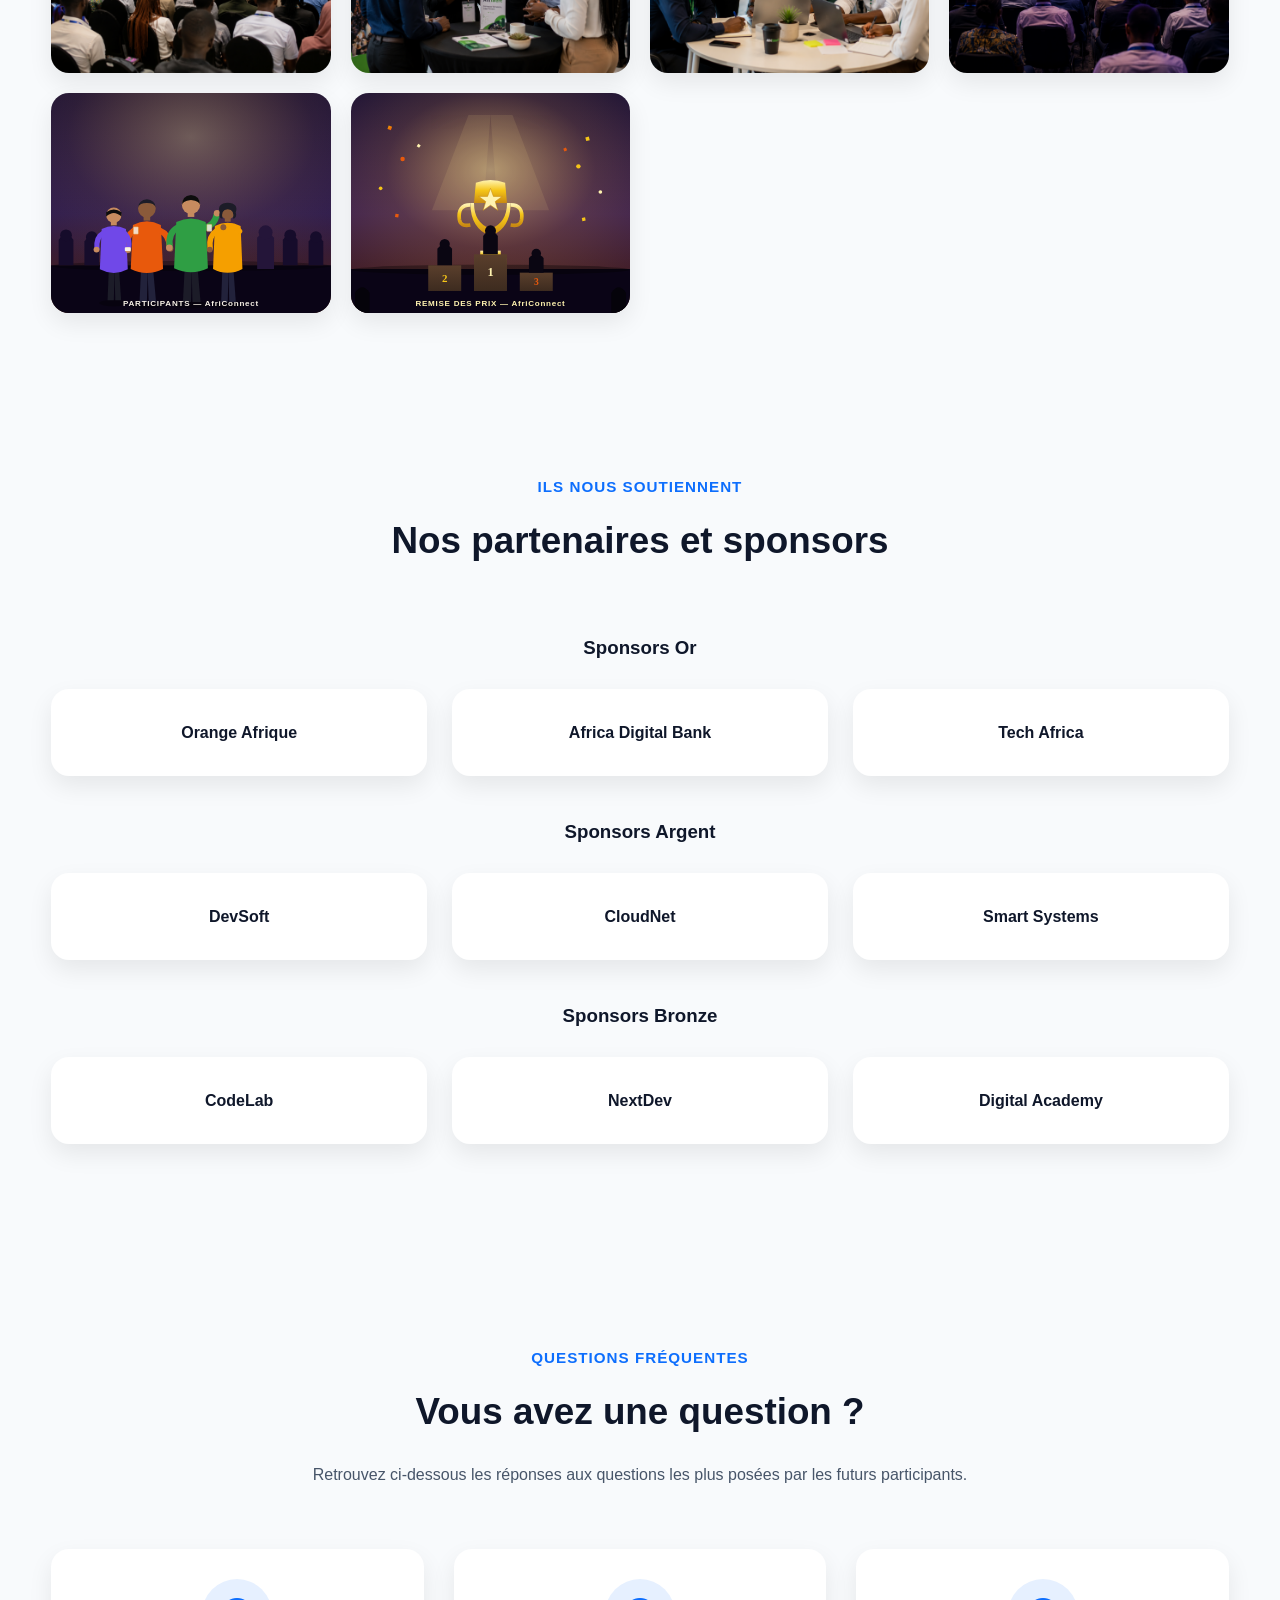
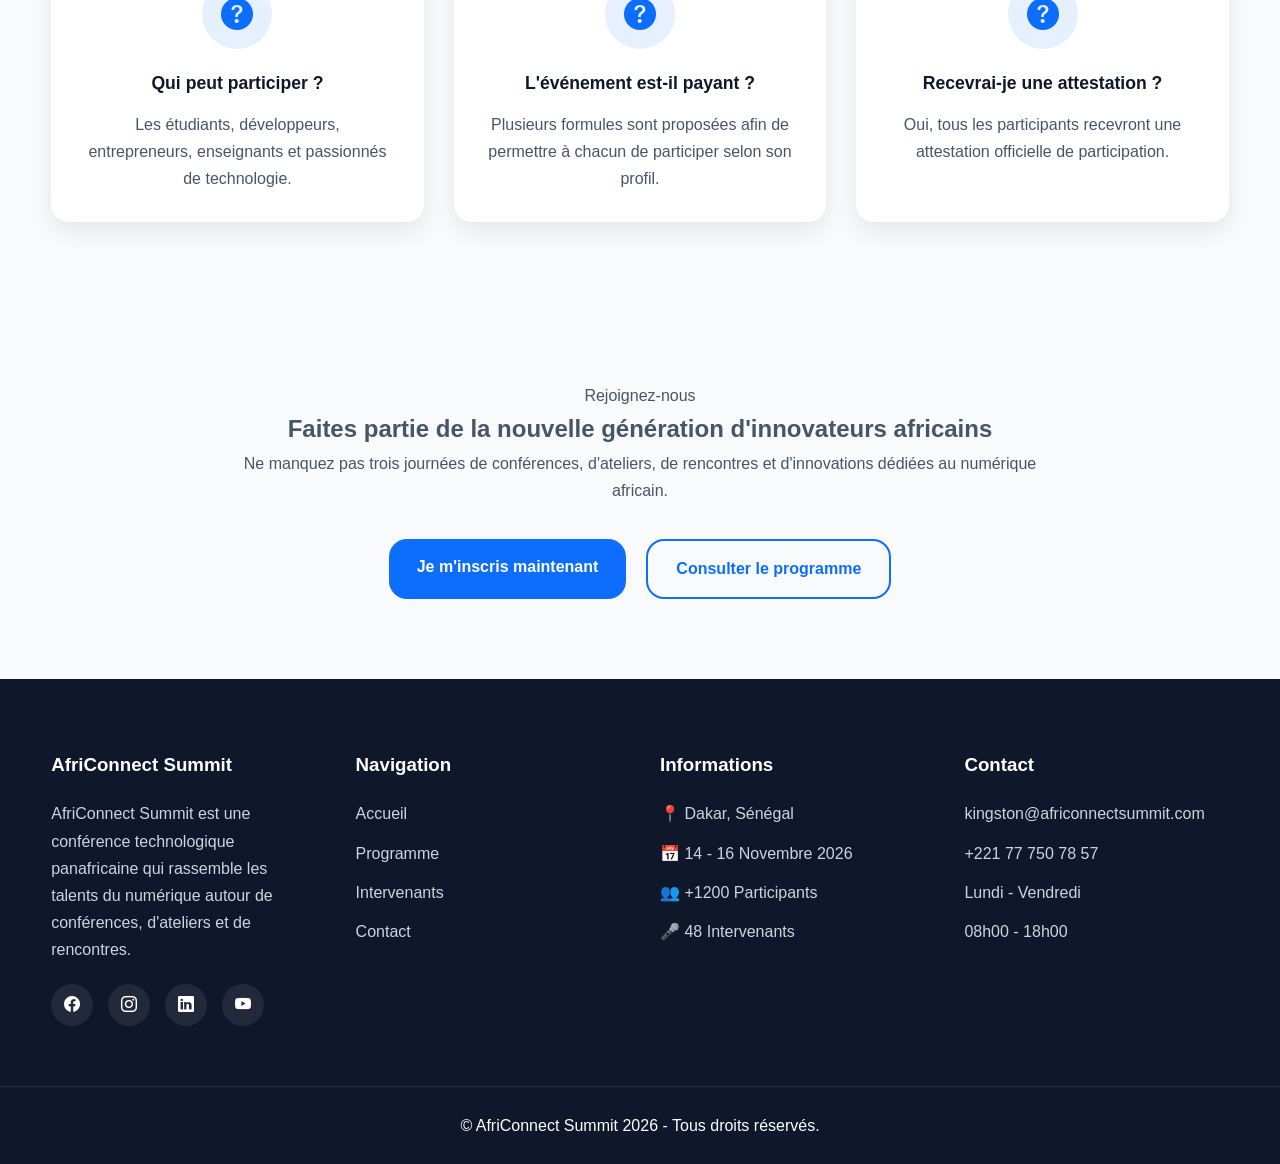
==== commit 0b389ae0: "optimisation du JavaScript et correction des bugs" ====
--- a/index.html
+++ b/index.html
@@ -176,15 +176,15 @@
 
                 </div>
 
-                <div class="countdown">
+               <div class="countdown">
 
                     <div class="time-box">
-                        <span id="days">00</span>
+                        <span id="jours">00</span>
                         <small>Jours</small>
                     </div>
 
                     <div class="time-box">
-                        <span id="hours">00</span>
+                        <span id="heures">00</span>
                         <small>Heures</small>
                     </div>
 
@@ -194,7 +194,7 @@
                     </div>
 
                     <div class="time-box">
-                        <span id="seconds">00</span>
+                        <span id="secondes">00</span>
                         <small>Secondes</small>
                     </div>
 
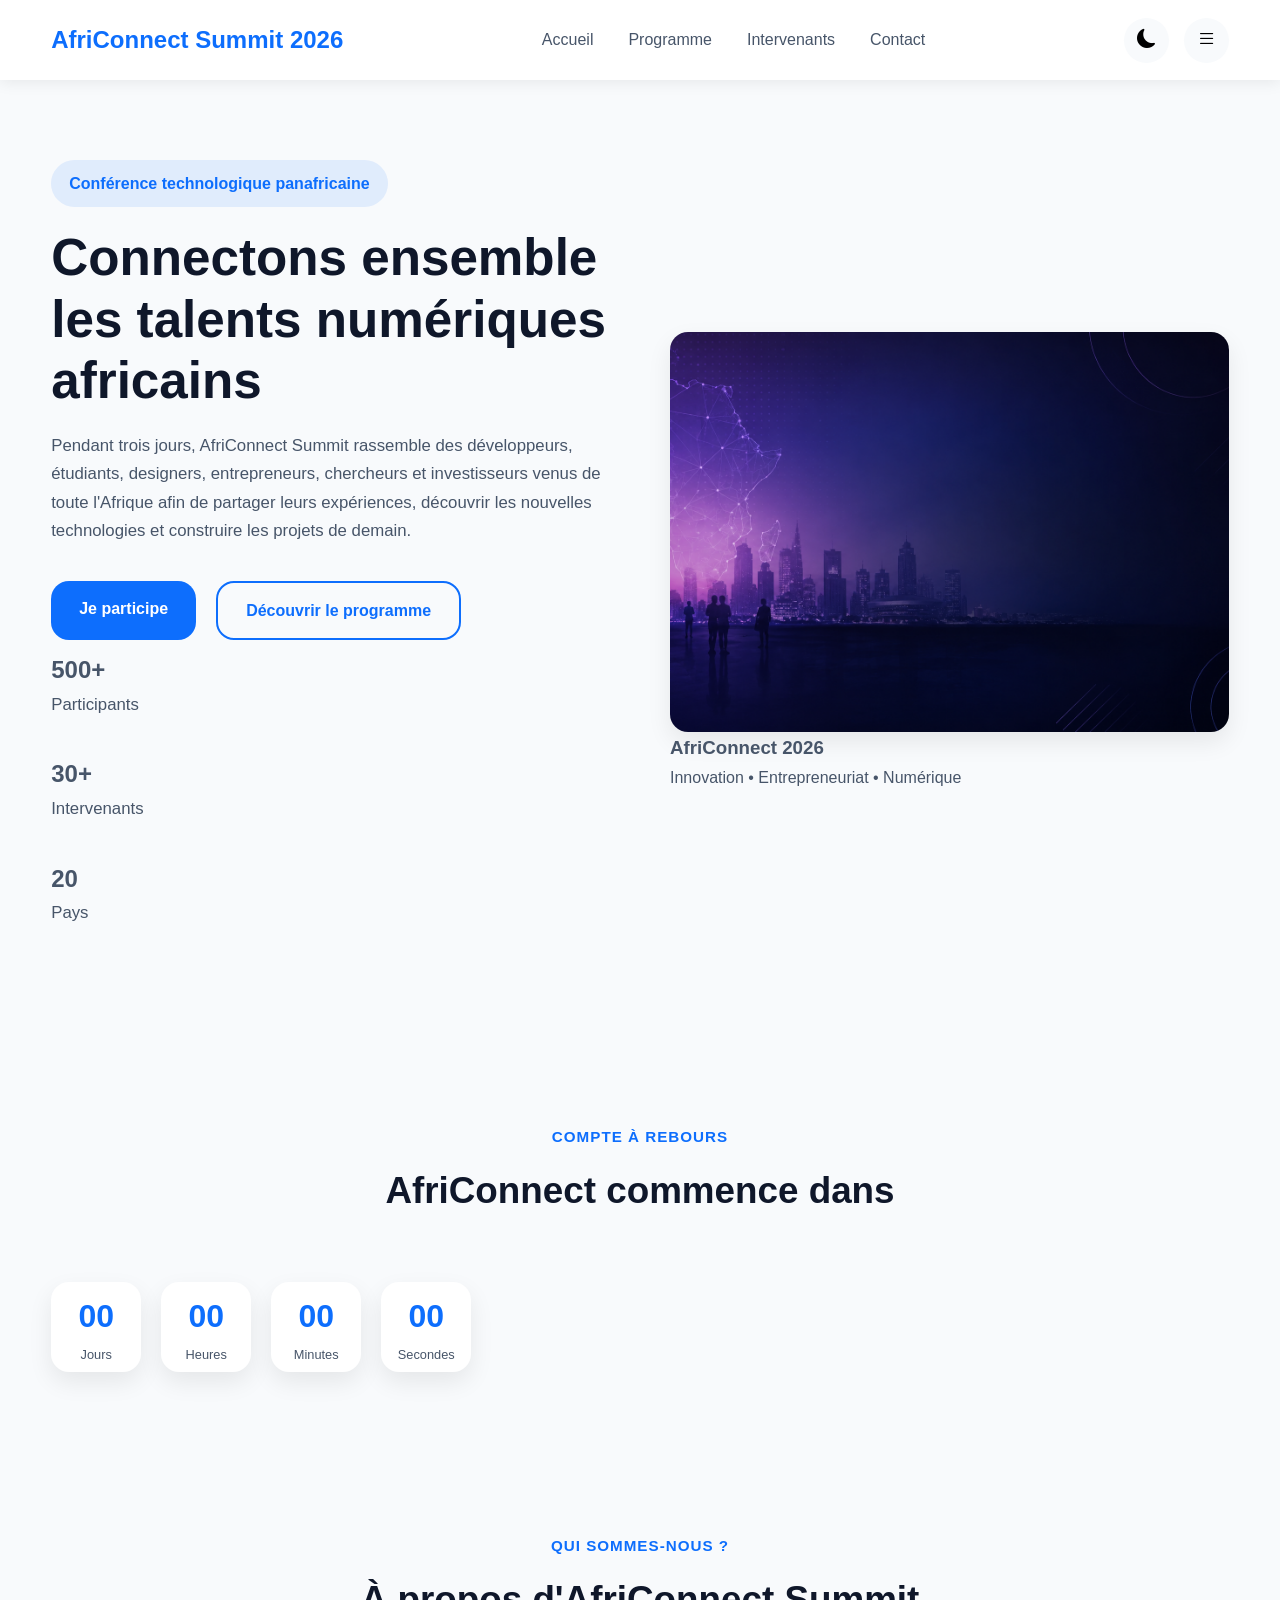
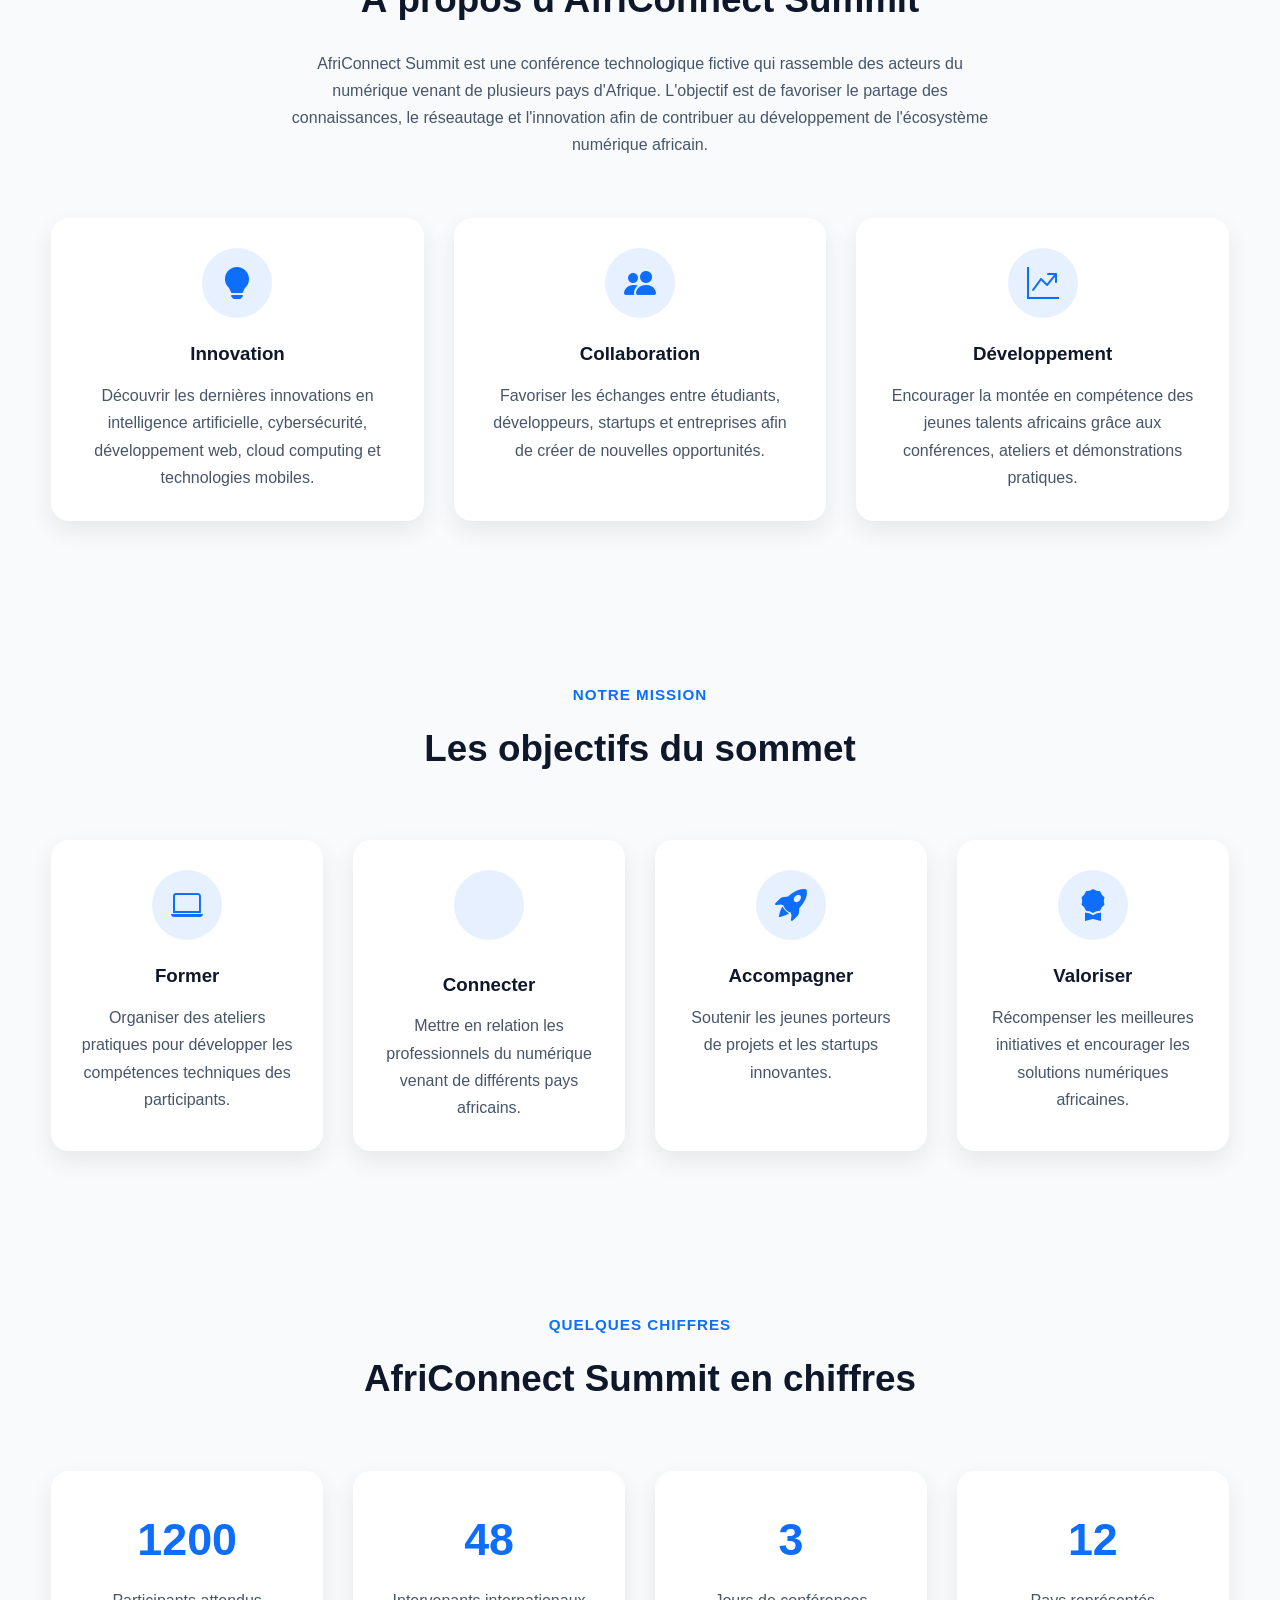
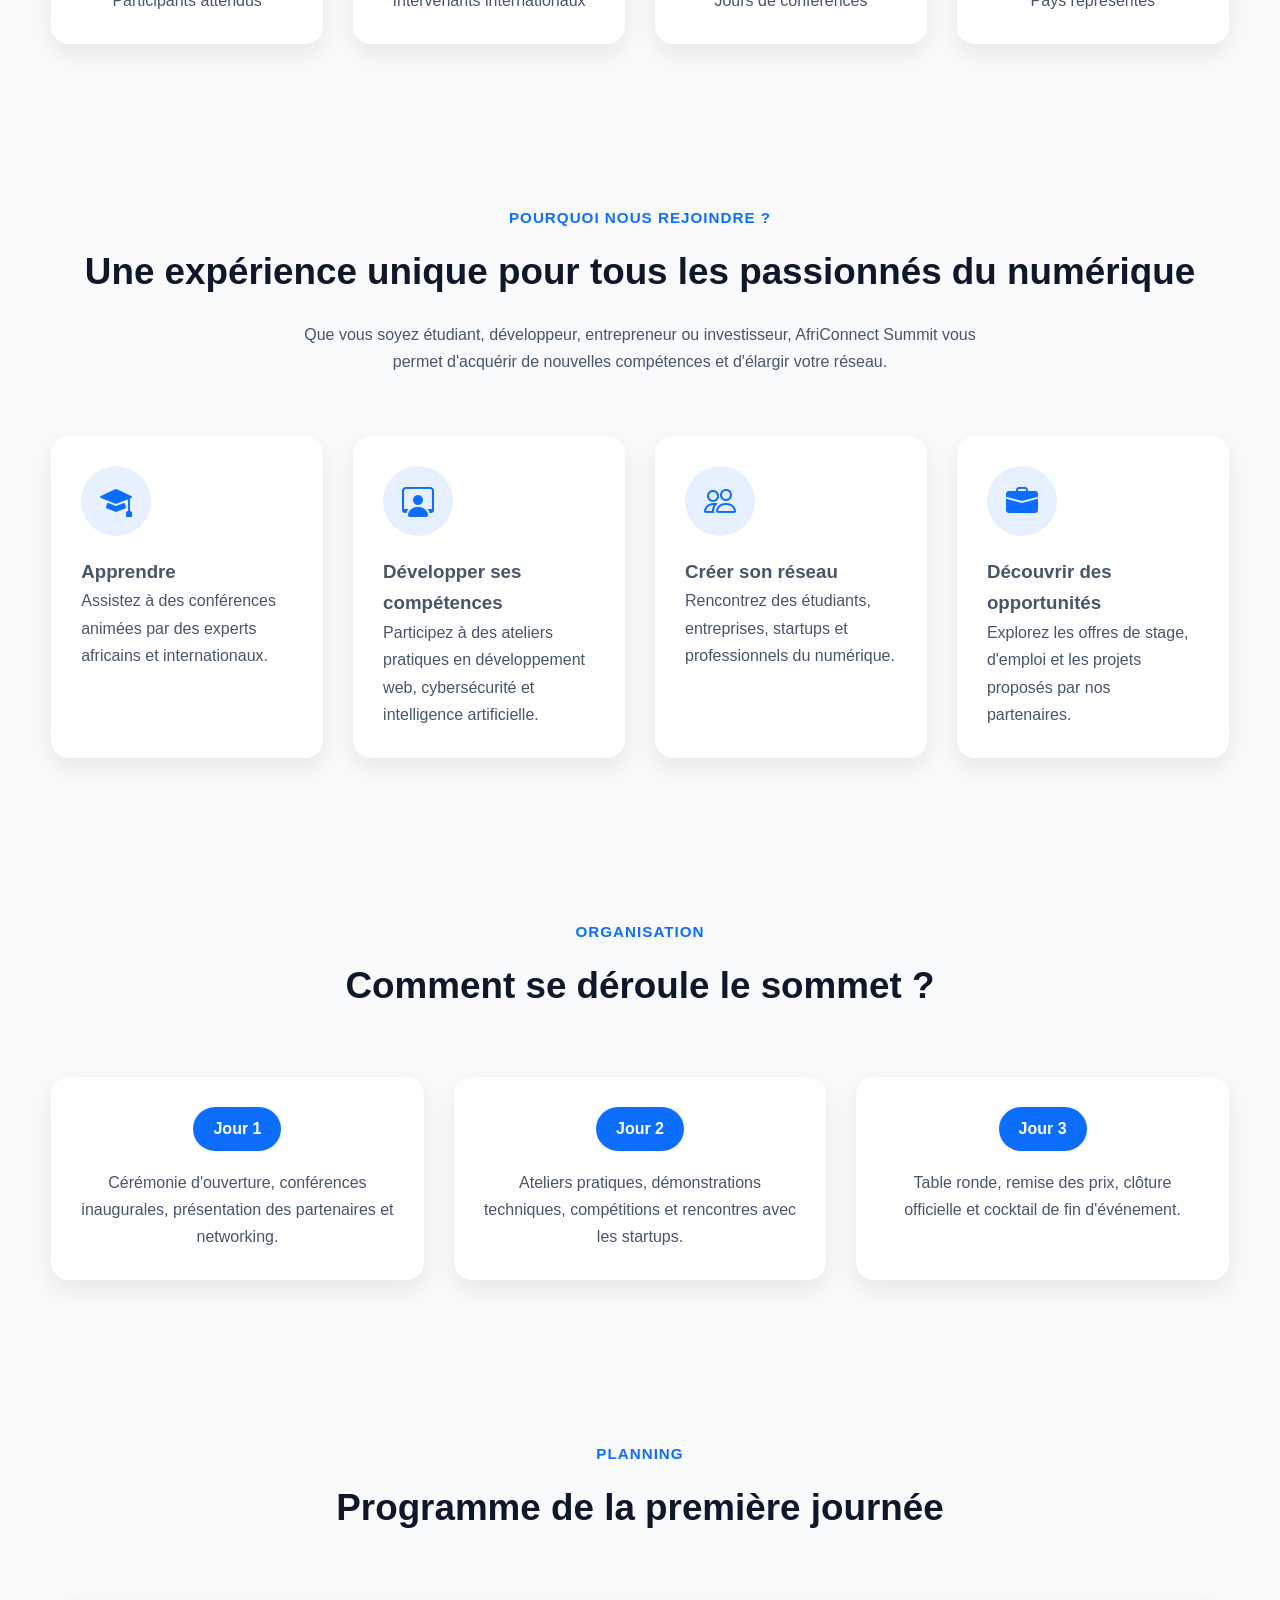
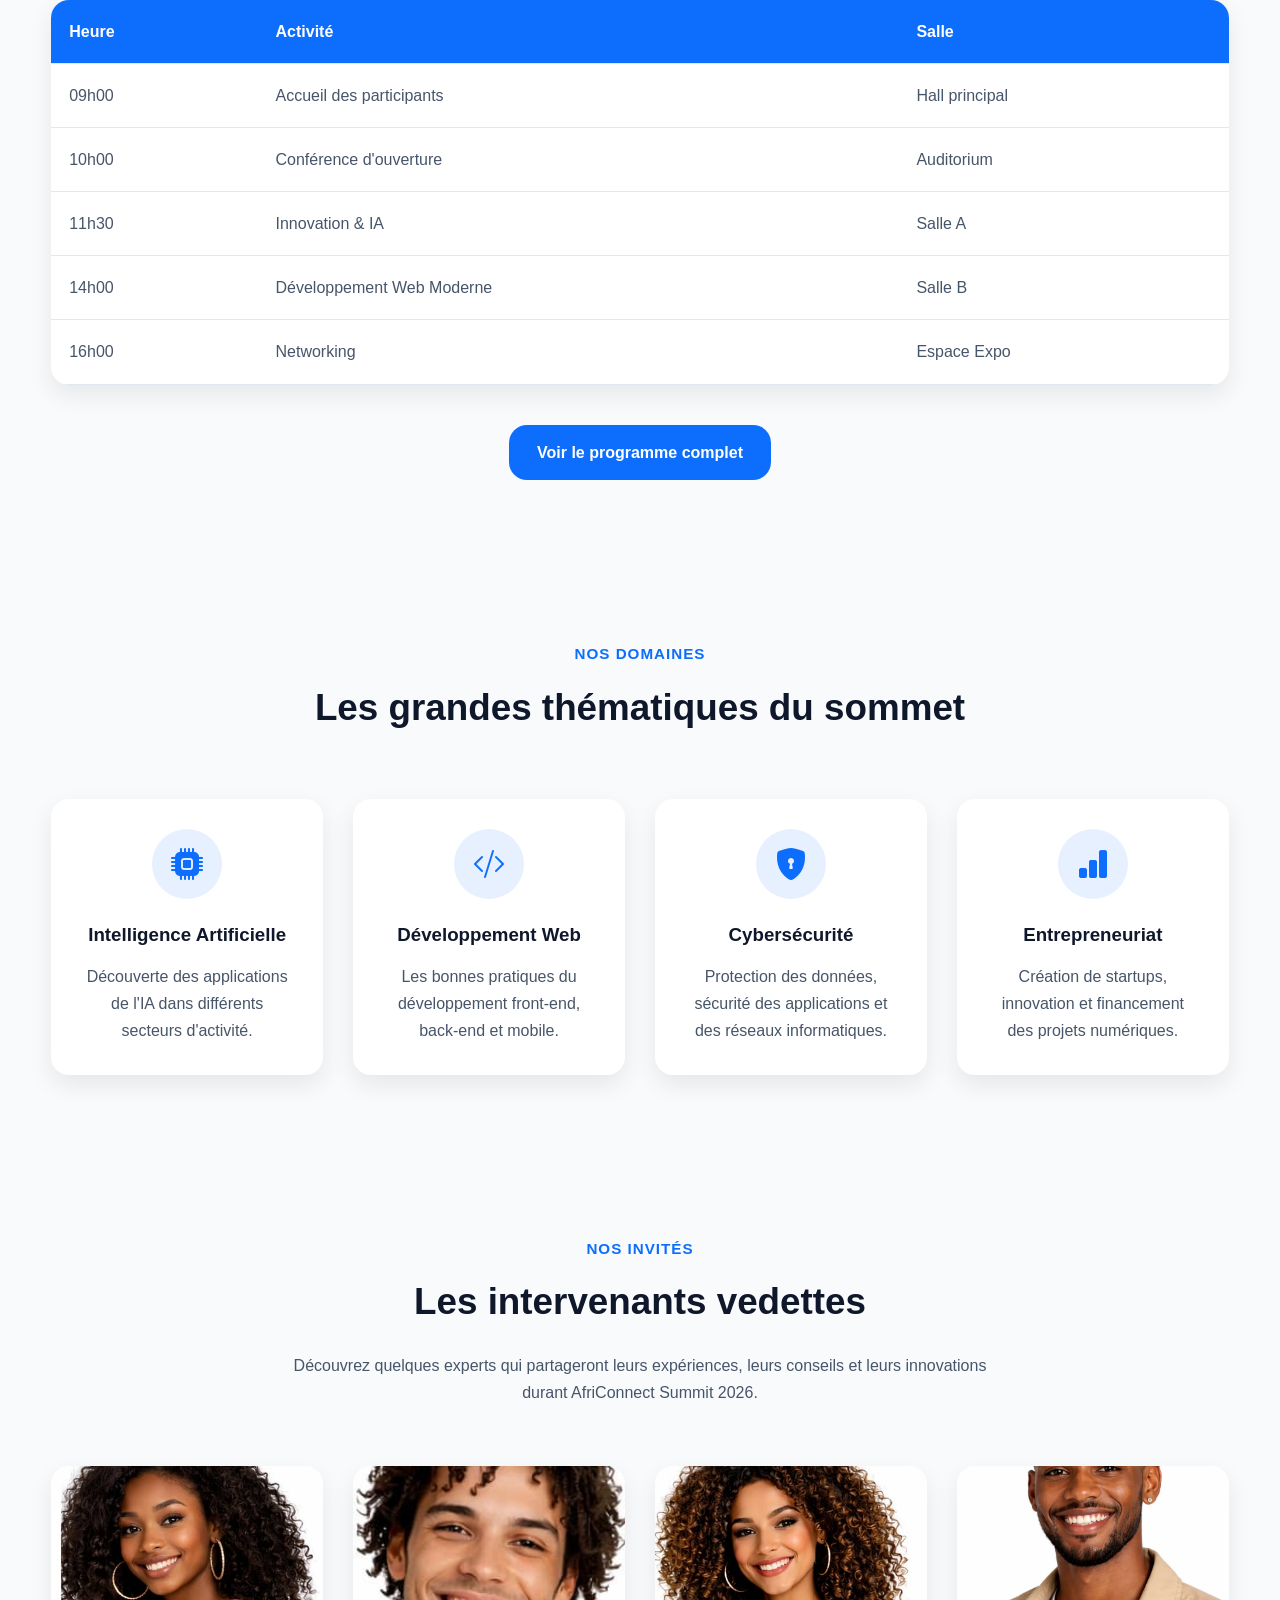
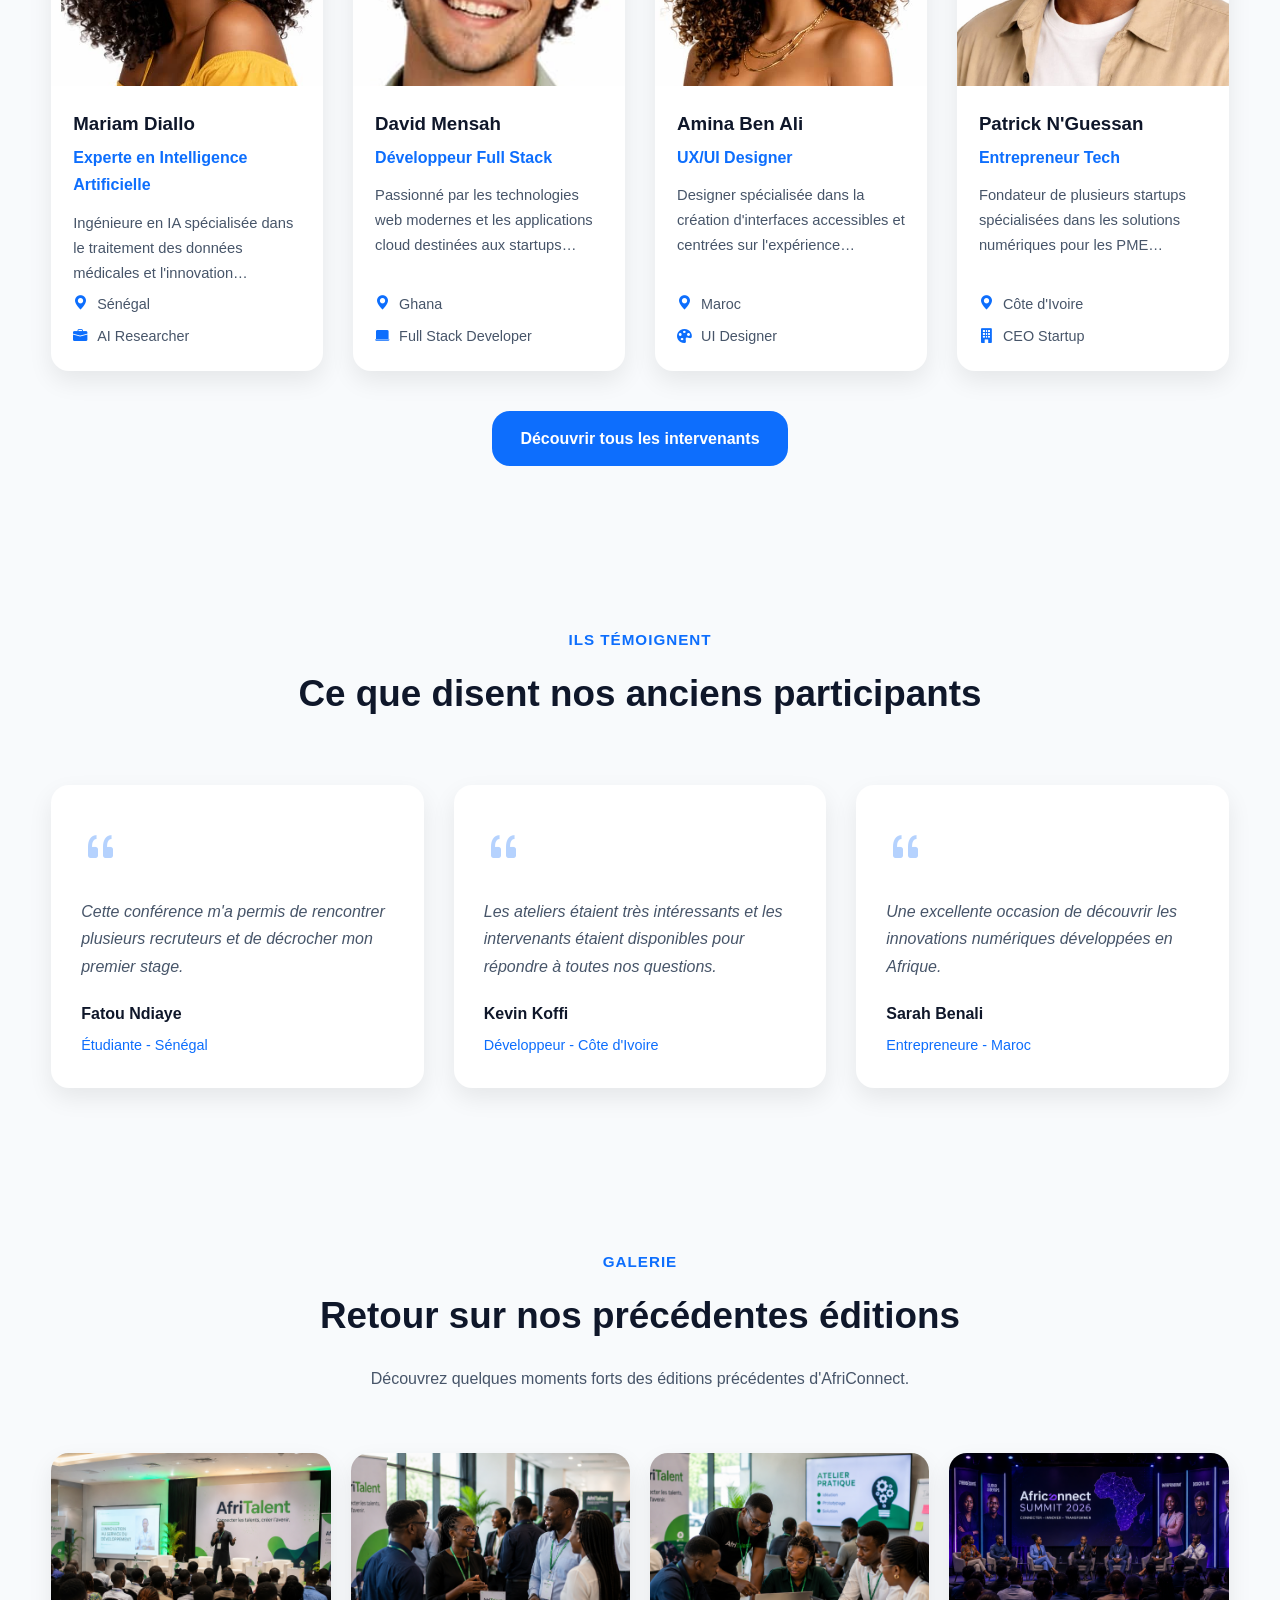
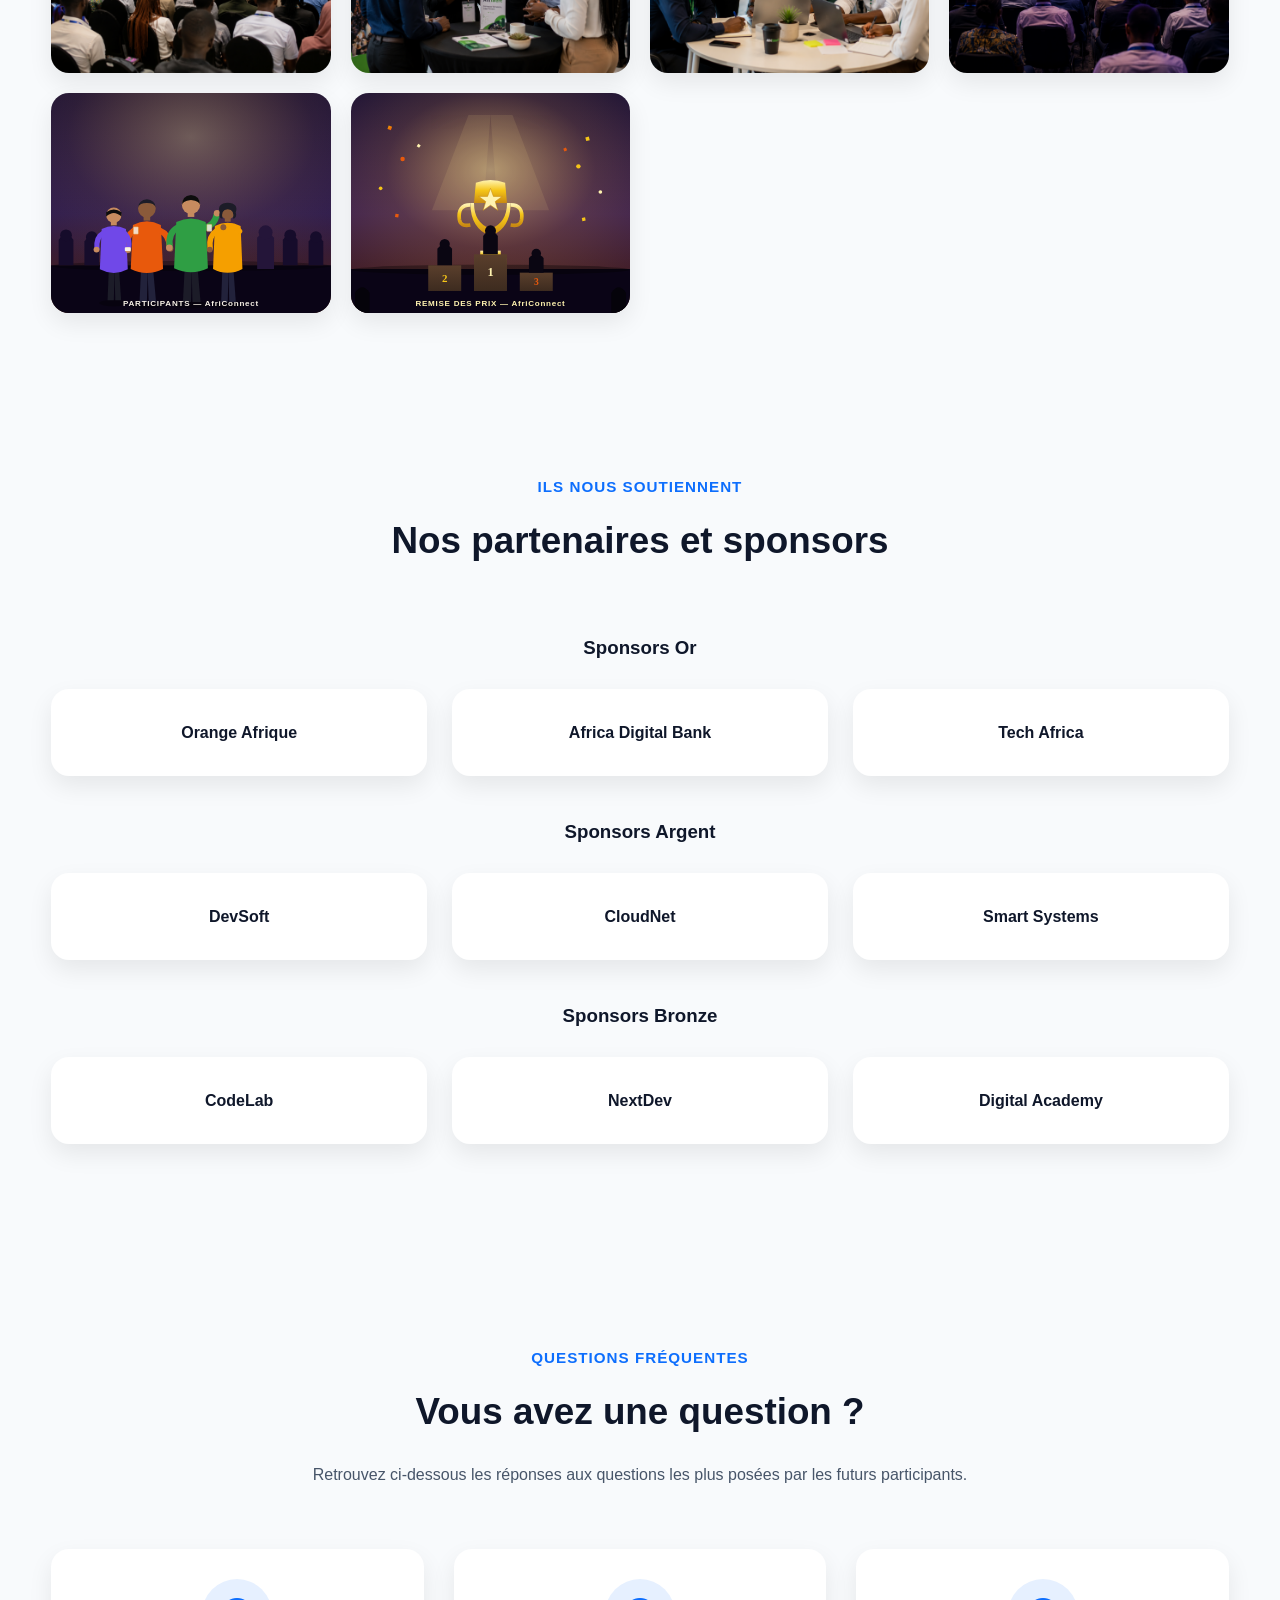
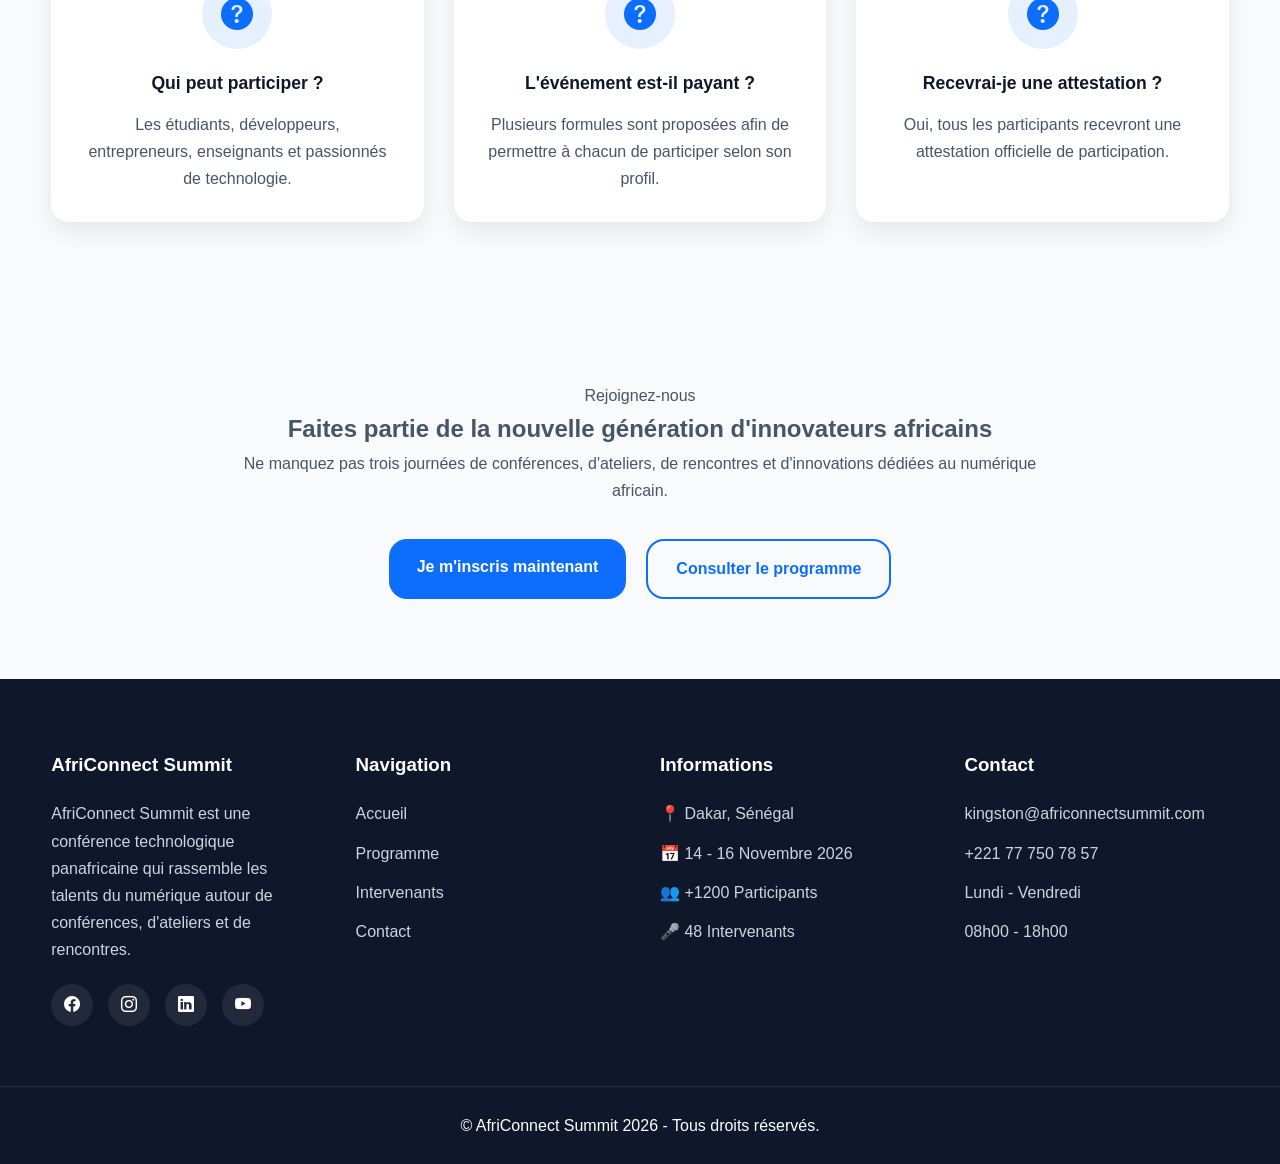
==== commit 64e54be8: "finalisation du projet et corrections finales" ====
--- a/index.html
+++ b/index.html
@@ -64,16 +64,14 @@
 
             <div class="nav-actions">
 
-                <button id="themeBtn" aria-label="Changer de thème">
+                <button id="darkModeBtn" aria-label="Changer de thème">
 
                     <i class="bi bi-moon-fill"></i>
 
                 </button>
 
-                <button id="burgerBtn" aria-label="Ouvrir le menu">
-
+                <button class="menu-toggle" aria-label="Ouvrir le menu">
                     <i class="bi bi-list"></i>
-
                 </button>
 
             </div>
--- a/css/style.css
+++ b/css/style.css
@@ -594,6 +594,14 @@
     margin-top: 40px;
 }
 
+.programme-table table {
+    min-width: 700px;
+}
+
+.programme-table {
+    overflow-x: auto;
+}
+
 /* INTERVENANTS */
 
 .speaker-card {
@@ -1052,51 +1060,32 @@
 
 /* RESPONSIVE 768 PX */
 
-@media (max-width: 768px) {
-    #burgerBtn {
-        display: block;
-    }
-    .menu {
+@media (max-width:768px){
+
+    #burgerBtn{
+        display:block;
+    }
+
+    .menu{
         position: fixed;
-        top: 0;
+        top: 80px;
         right: -100%;
         width: 280px;
-        height: 100vh;
+        height: calc(100vh - 80px);
         background: var(--white);
         display: flex;
         flex-direction: column;
-        justify-content: center;
-        gap: 35px;
-        transition: var(--transition);
-        z-index: 1001;
-    }
-    .menu.open {
+        align-items: center;
+        gap: 30px;
+        padding-top: 40px;
+        transition: .3s;
+        z-index: 999;
+    }
+
+    .menu.active{
         right: 0;
     }
-    .footer-container {
-        grid-template-columns: 1fr;
-    }
-    .pricing-grid {
-        grid-template-columns: 1fr;
-    }
-    .partners-grid {
-        grid-template-columns: repeat(2, 1fr);
-    }
-    .info-grid, .contact-grid, .venue-grid, .highlights-grid, .why-grid,
-    .benefits-grid, .about-content, .objectifs-grid, .stats-grid,
-    .themes-grid, .testimonial-grid, .faq-grid, .faq-container,
-    .startup-grid, .speakers-grid, .timeline, .location-grid {
-        grid-template-columns: 1fr;
-    }
-    .newsletter-form {
-        flex-direction: column;
-    }
-    .call-buttons, .cta-buttons, .form-buttons {
-        flex-direction: column;
-    }
-    .hero-image img {
-        height: 280px;
-    }
+
 }
 
 /* RESPONSIVE 576 PX */
@@ -1173,3 +1162,74 @@
     margin-top:20px;
     text-align:center;
 }
+/*  ÉTATS DE FOCUS*/
+a:focus,
+button:focus,input:focus,
+select:focus,textarea:focus {
+    outline: 3px solid rgba(13, 110, 253, .3);
+    outline-offset: 3px;
+}
+
+/* Transition */
+
+.card,.about-card,
+.why-card,.partner-card,
+.pricing-card,.speaker-card,
+.testimonial-card,.info-card,
+.contact-card {
+    transition:
+        transform .35s ease,
+        box-shadow .35s ease;
+}
+
+/* Images*/
+img {
+    max-width: 100%;
+    height: auto;
+    display: block;
+}
+
+img:hover {
+    transform: scale(1.02);
+}
+
+/* BOUTONS DE FILTRAGE*/
+
+.filter-buttons{
+    display:flex;
+    justify-content:center;
+    align-items:center;
+    gap:15px;
+    flex-wrap:wrap;
+    margin:50px 0;
+}
+
+.filter-btn{
+    padding:14px 28px;
+    border:2px solid var(--primary);
+    border-radius:40px;
+    background:var(--white);
+    color:var(--primary);
+    font-size:1rem;
+    font-weight:600;
+    cursor:pointer;
+    transition:all .35s ease;
+    box-shadow:0 6px 15px rgba(0,0,0,.08);
+}
+
+.filter-btn:hover{
+    background:var(--primary);
+    color:var(--white);
+    transform:translateY(-4px);
+    box-shadow:0 12px 25px rgba(13,110,253,.25);
+}
+
+.filter-btn.active{
+    background:var(--primary);
+    color:var(--white);
+    box-shadow:0 12px 25px rgba(13,110,253,.35);
+}
+
+.filter-btn:focus{
+    outline:none;
+}
